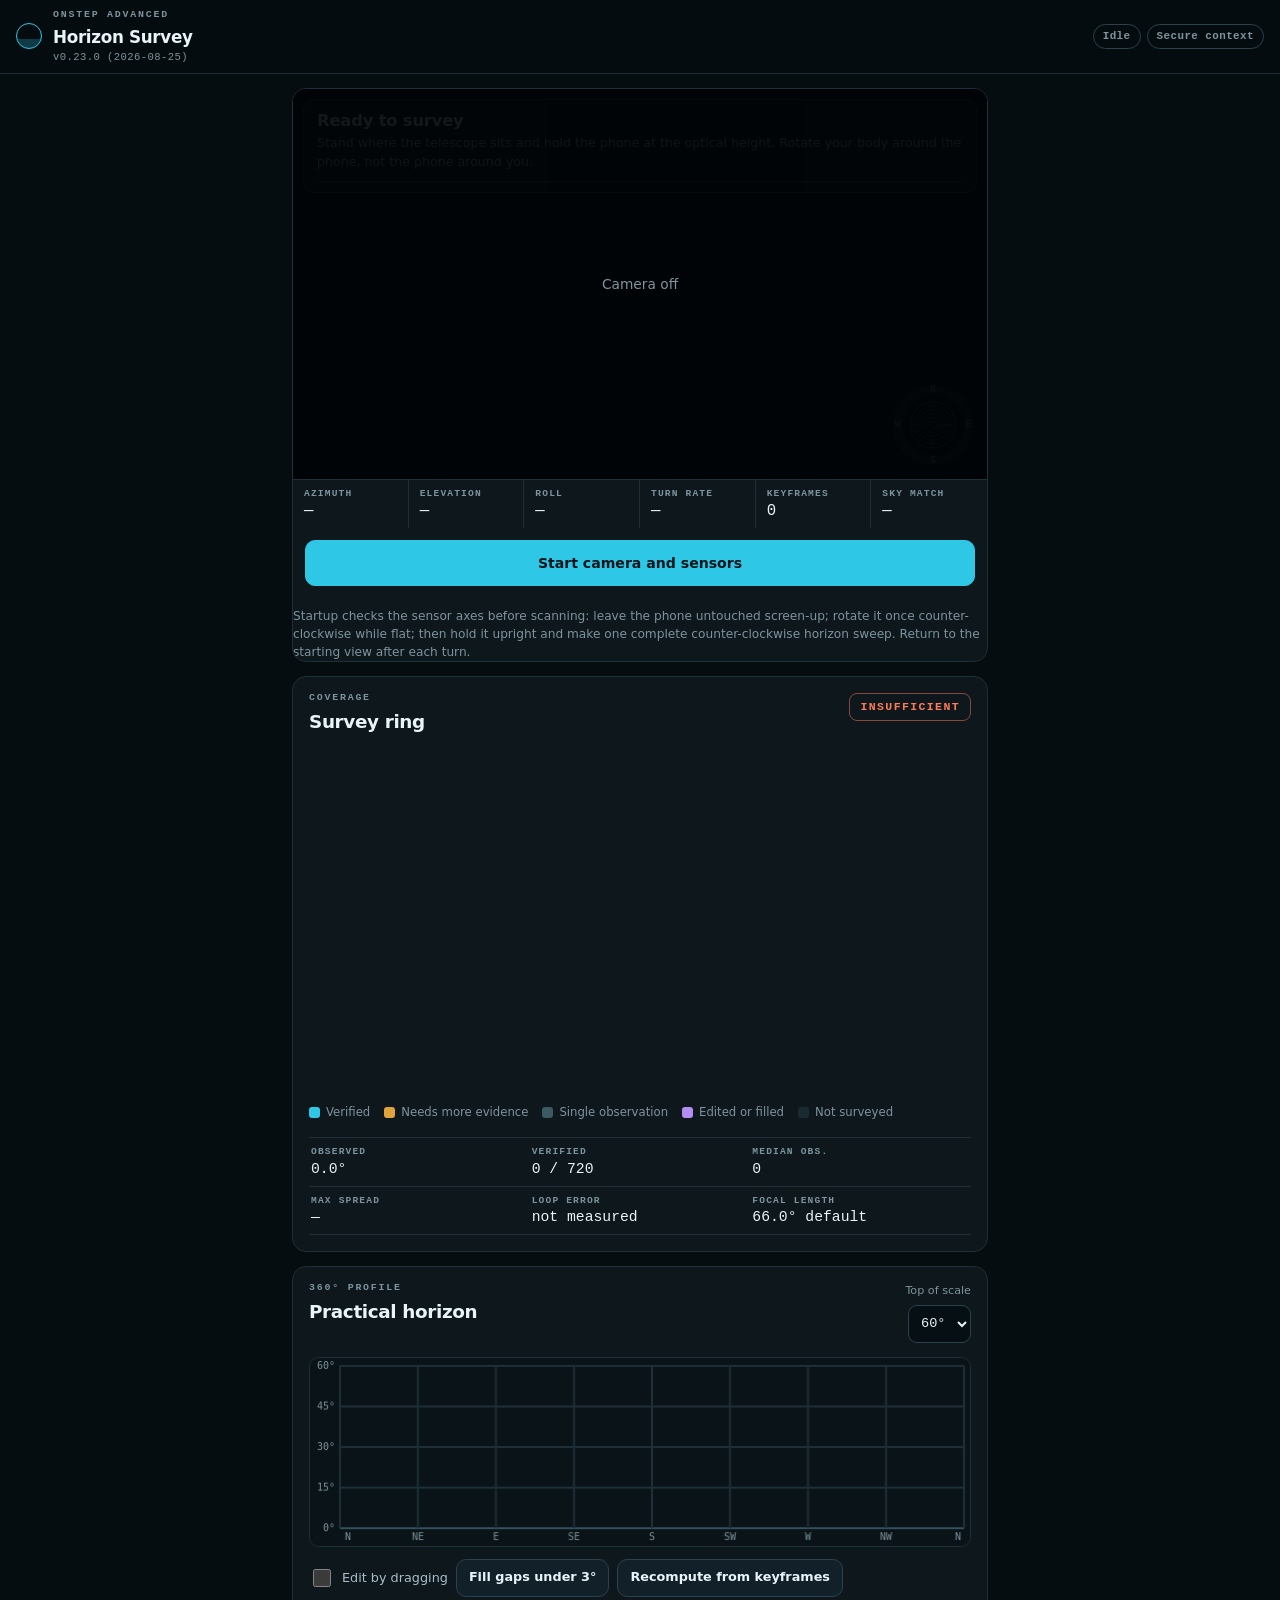
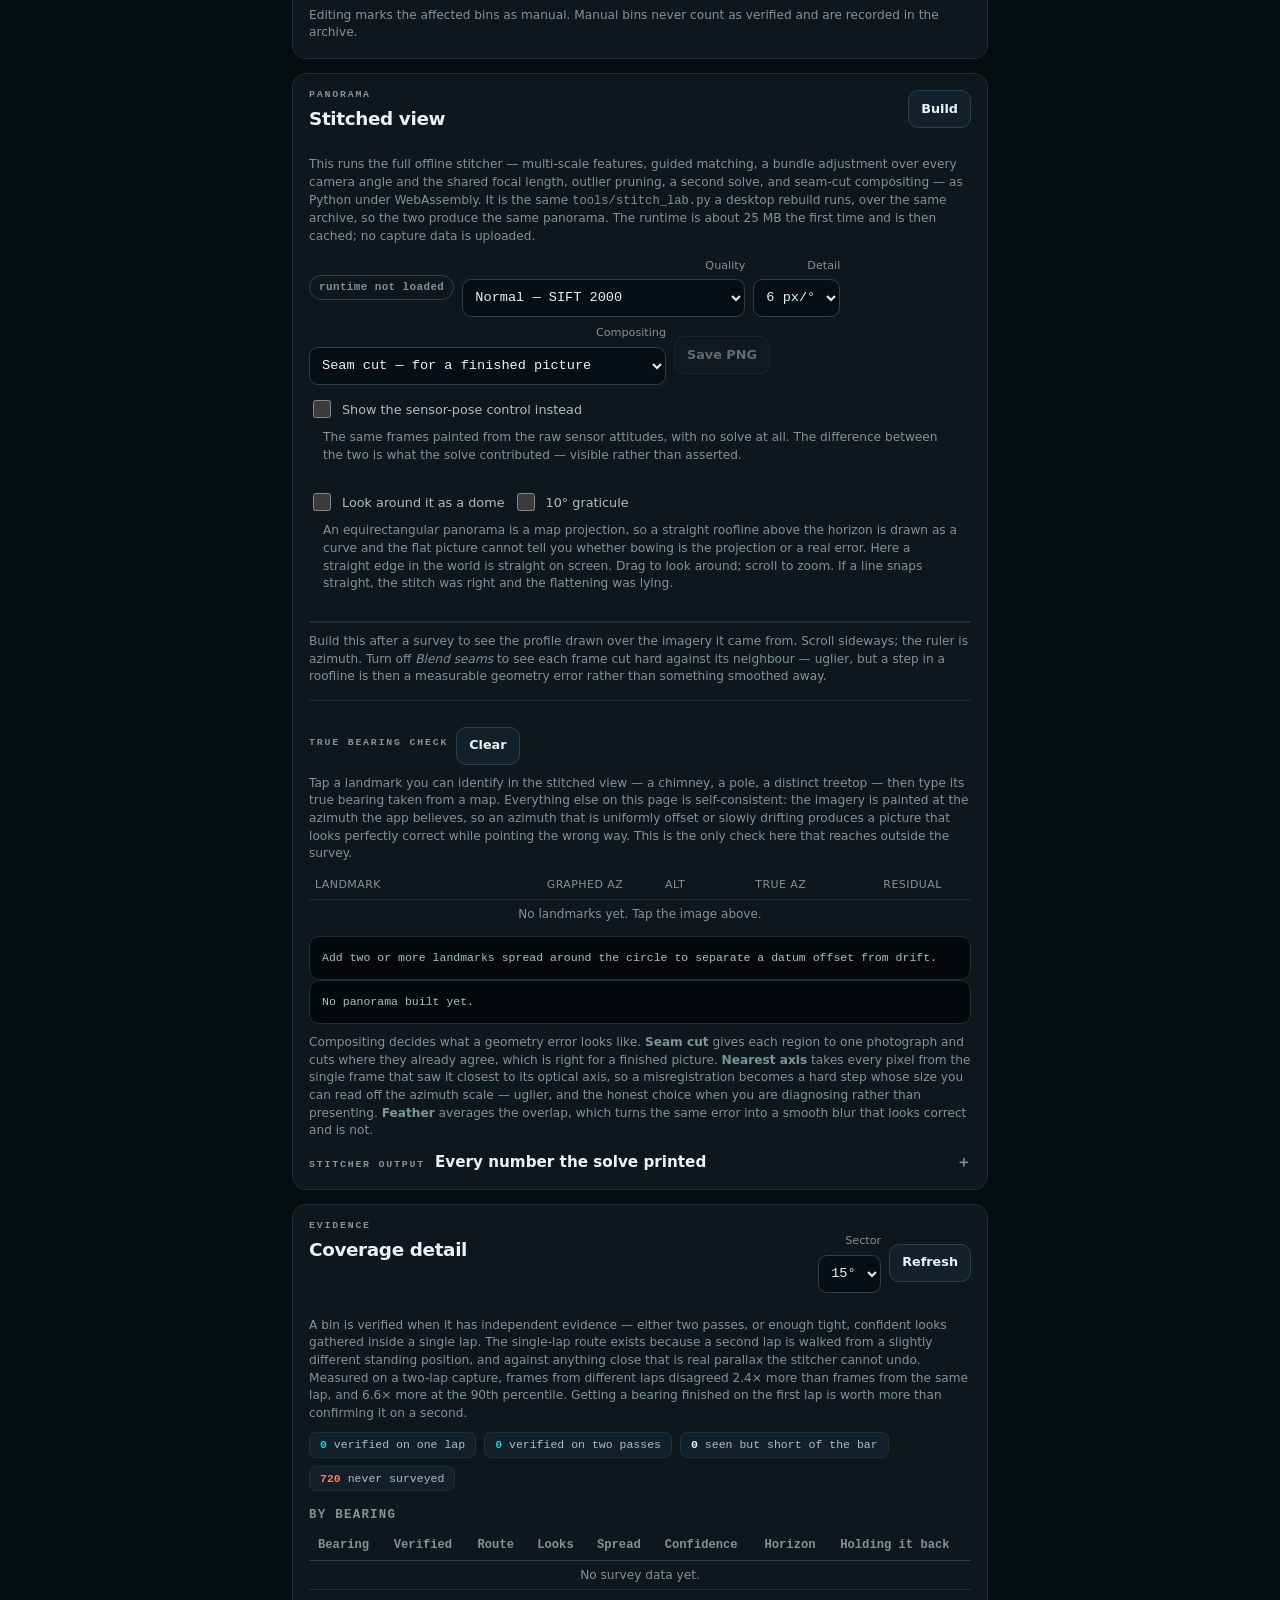
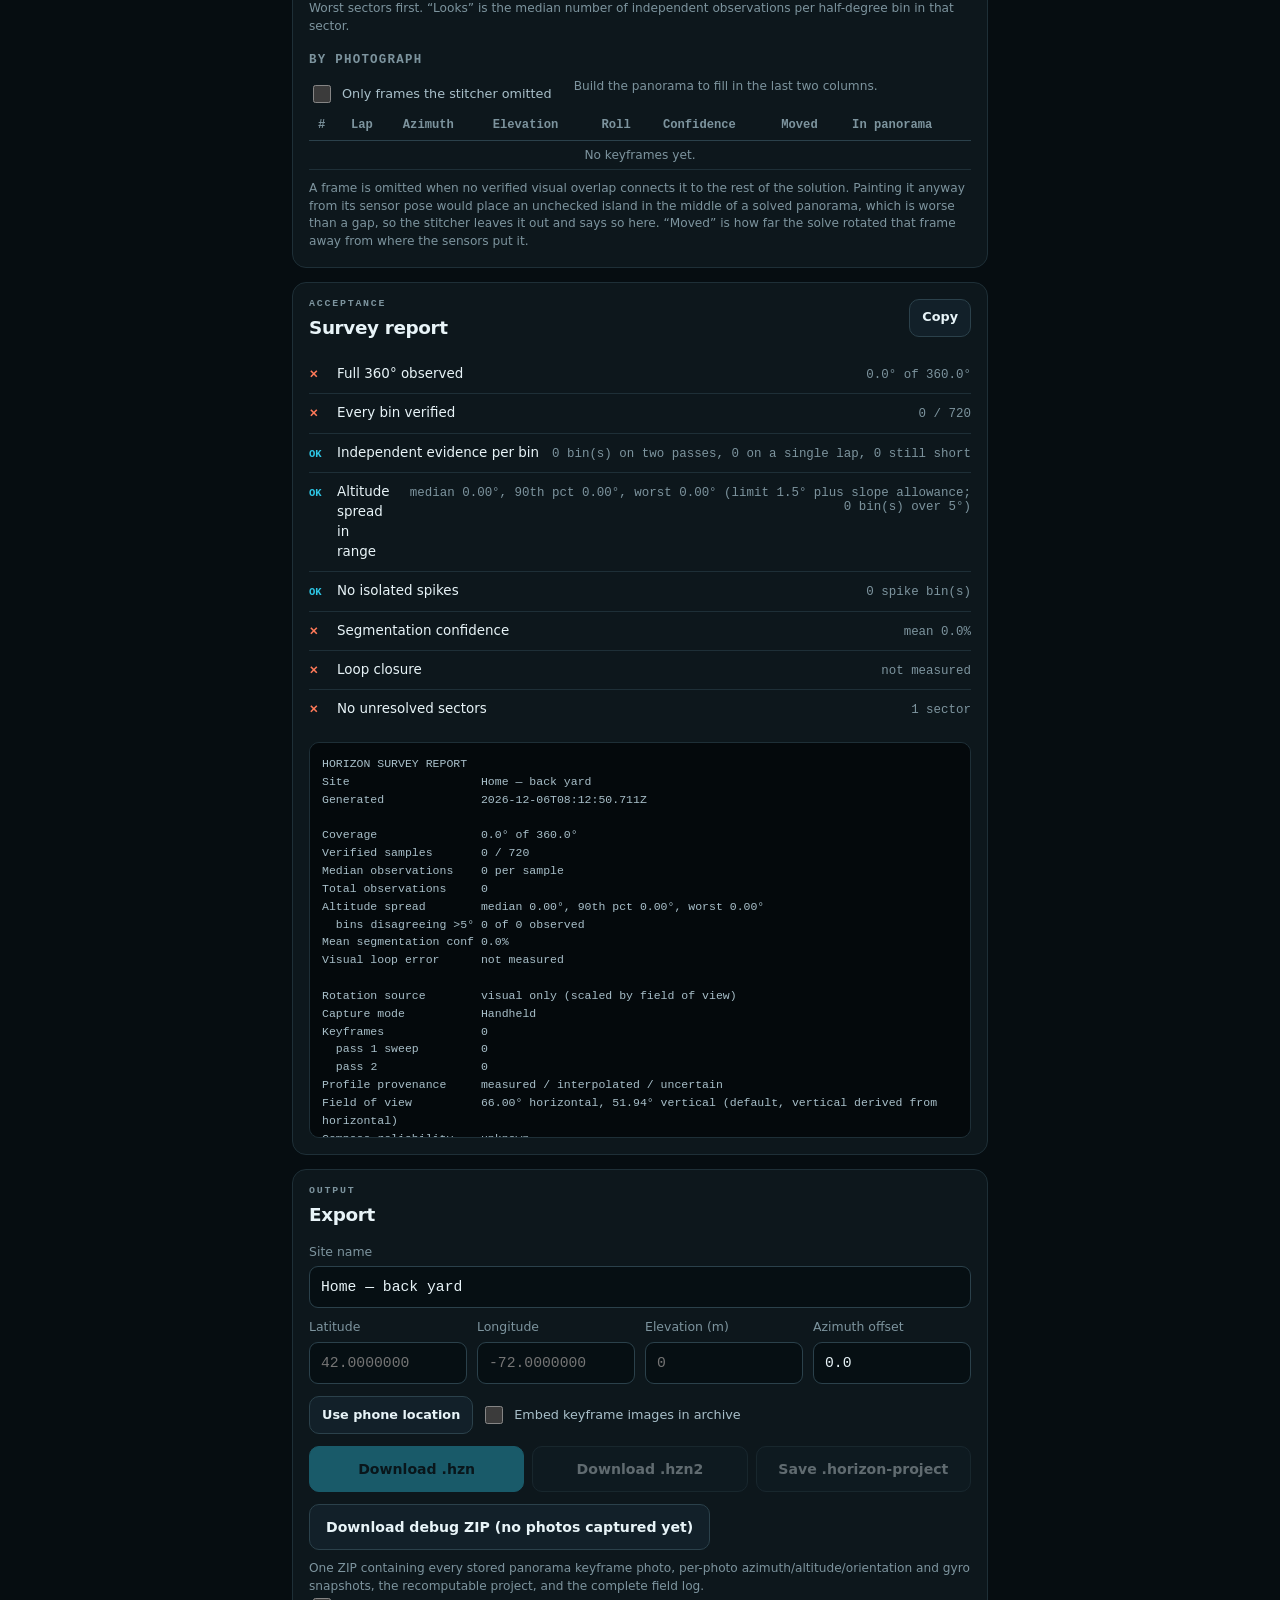
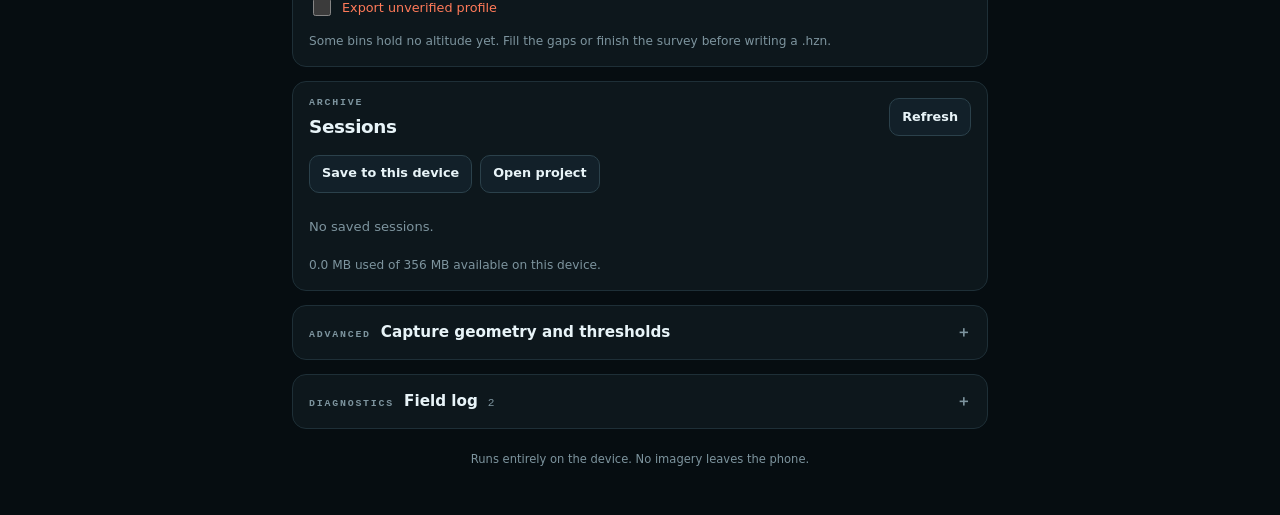
==== index.html @ e4401f98 "MORE" ====
<!doctype html>
<html lang="en">
<head>
<meta charset="utf-8" />
<meta name="viewport" content="width=device-width, initial-scale=1, viewport-fit=cover, user-scalable=no" />
<meta name="theme-color" content="#060d11" />
<meta name="description" content="Guided multi-pass horizon survey for the OnStep Advanced Telescope Controller." />
<title>Horizon Survey</title>
<!-- Version query so a device cannot pair new markup with a cached stylesheet.
     Bump it with VERSION in js/version.js; iPad Safari holds CSS aggressively
     and the resulting half-styled page looks like a broken build, not a stale
     one, which is a bad thing to be debugging in a field. -->
<link rel="stylesheet" href="styles.css?v=0.23.0" />
<!-- BEGIN generated import map -->
<!-- Generated by tools/build-importmap.mjs. Do not hand-edit: run the tool
     after bumping VERSION in js/version.js. Every module carries the query
     so a version bump busts the whole graph rather than only main.js. -->
<script type="importmap">
{
  "imports": {
    "./js/build-progress.js": "./js/build-progress.js?v=0.23.0",
    "./js/bundle.js": "./js/bundle.js?v=0.23.0",
    "./js/calfigures.js": "./js/calfigures.js?v=0.23.0",
    "./js/camera.js": "./js/camera.js?v=0.23.0",
    "./js/capture-gaps.js": "./js/capture-gaps.js?v=0.23.0",
    "./js/capture-policy.js": "./js/capture-policy.js?v=0.23.0",
    "./js/column-plan.js": "./js/column-plan.js?v=0.23.0",
    "./js/coverage-table.js": "./js/coverage-table.js?v=0.23.0",
    "./js/coverage.js": "./js/coverage.js?v=0.23.0",
    "./js/diagnostic-export.js": "./js/diagnostic-export.js?v=0.23.0",
    "./js/dome-view.js": "./js/dome-view.js?v=0.23.0",
    "./js/exporters.js": "./js/exporters.js?v=0.23.0",
    "./js/focal-check.js": "./js/focal-check.js?v=0.23.0",
    "./js/guidance.js": "./js/guidance.js?v=0.23.0",
    "./js/guide.js": "./js/guide.js?v=0.23.0",
    "./js/lenscal.js": "./js/lenscal.js?v=0.23.0",
    "./js/log.js": "./js/log.js?v=0.23.0",
    "./js/main.js": "./js/main.js?v=0.23.0",
    "./js/math3d.js": "./js/math3d.js?v=0.23.0",
    "./js/orientation.js": "./js/orientation.js?v=0.23.0",
    "./js/panorama-optimize.js": "./js/panorama-optimize.js?v=0.23.0",
    "./js/panorama.js": "./js/panorama.js?v=0.23.0",
    "./js/pipeline.js": "./js/pipeline.js?v=0.23.0",
    "./js/preflight.js": "./js/preflight.js?v=0.23.0",
    "./js/pyodide-stitch.js": "./js/pyodide-stitch.js?v=0.23.0",
    "./js/render.js": "./js/render.js?v=0.23.0",
    "./js/storage.js": "./js/storage.js?v=0.23.0",
    "./js/survey-estimate.js": "./js/survey-estimate.js?v=0.23.0",
    "./js/survey.js": "./js/survey.js?v=0.23.0",
    "./js/version.js": "./js/version.js?v=0.23.0",
    "./js/zip.js": "./js/zip.js?v=0.23.0"
  }
}
</script>
<!-- END generated import map -->
</head>
<body>

<header class="bar">
  <div class="bar-id">
    <span class="mark" aria-hidden="true"></span>
    <div>
      <p class="kicker">ONSTEP ADVANCED</p>
      <h1>Horizon Survey</h1>
      <p class="build" id="buildLabel">—</p>
    </div>
  </div>
  <div class="bar-state">
    <span id="phaseChip" class="chip">Idle</span>
    <span id="contextChip" class="chip quiet">Checking…</span>
  </div>
</header>

<main>

<!-- Written to only by the stale-build check at startup, and by nothing else.
     The first version of that check wrote into the directive panel, which the
     render loop rewrites every frame — so the warning appeared for one frame and
     was gone, which is worse than not having it. -->
<div class="stale-banner" id="staleBanner" hidden></div>

<!-- ------------------------------------------------------------- capture -->
<section class="card stage-card" id="captureCard">
  <div class="stage" id="stage">
    <video id="video" playsinline muted autoplay></video>
    <canvas id="overlay" class="overlay"></canvas>

    <div class="directive" id="directive" data-tone="idle">
      <div class="directive-row">
        <div class="directive-text">
          <p class="directive-head" id="directiveHead">Ready to survey</p>
          <p class="directive-detail" id="directiveDetail">Stand where the telescope sits. Rotate your body around the phone, not the phone around you.</p>
        </div>
        <div class="directive-figure" id="directiveFigure" hidden></div>
      </div>
      <div class="directive-bar"><i id="directiveBar"></i></div>
    </div>

    <div class="turn-cue" id="turnCue" hidden><span id="turnCueText"></span></div>

    <canvas id="miniRing" class="mini-ring" width="180" height="180"></canvas>

    <div class="stage-blocker" id="stageBlocker">
      <p id="stageBlockerText">Camera off</p>
    </div>
  </div>

  <div class="telemetry" id="telemetry">
    <div><span>Azimuth</span><strong id="tAz">—</strong></div>
    <div><span>Elevation</span><strong id="tEl">—</strong></div>
    <div><span>Roll</span><strong id="tRoll">—</strong></div>
    <div><span>Turn rate</span><strong id="tRate">—</strong></div>
    <div><span>Keyframes</span><strong id="tKf">0</strong></div>
    <div><span>Sky match</span><strong id="tMatch">—</strong></div>
  </div>

  <div class="actions">
    <button id="primaryBtn" class="btn primary">Start camera and sensors</button>
    <button id="secondaryBtn" class="btn" hidden>Pause</button>
    <button id="abortBtn" class="btn ghost" hidden>Reset survey</button>
  </div>
  <p class="hint" id="captureHint">Startup checks the sensor axes before scanning: leave the phone untouched screen-up; rotate it once counter-clockwise while flat; then hold it upright and make one complete counter-clockwise horizon sweep. Return to the starting view after each turn.</p>
</section>

<!-- --------------------------------------------------------------- survey -->
<section class="card">
  <div class="card-head">
    <div>
      <p class="kicker">COVERAGE</p>
      <h2>Survey ring</h2>
    </div>
    <div class="grade" id="ringGrade">—</div>
  </div>

  <div class="ring-wrap">
    <canvas id="ring" class="ring"></canvas>
  </div>

  <ul class="legend">
    <li><i class="sw verified"></i>Verified</li>
    <li><i class="sw weak"></i>Needs more evidence</li>
    <li><i class="sw thin"></i>Single observation</li>
    <li><i class="sw manual"></i>Edited or filled</li>
    <li><i class="sw empty"></i>Not surveyed</li>
  </ul>

  <dl class="stats" id="stats">
    <div><dt>Observed</dt><dd id="sObserved">0.0°</dd></div>
    <div><dt>Verified</dt><dd id="sVerified">0 / 720</dd></div>
    <div><dt>Median obs.</dt><dd id="sMedian">0</dd></div>
    <div><dt>Max spread</dt><dd id="sSpread">—</dd></div>
    <div><dt>Loop error</dt><dd id="sLoop">not measured</dd></div>
    <div><dt>Focal length</dt><dd id="sFocal">default</dd></div>
  </dl>
</section>

<!-- -------------------------------------------------------------- profile -->
<section class="card">
  <div class="card-head">
    <div>
      <p class="kicker">360° PROFILE</p>
      <h2>Practical horizon</h2>
    </div>
    <label class="zoom">Top of scale
      <select id="maxAltSelect">
        <option value="30">30°</option>
        <option value="45">45°</option>
        <option value="60" selected>60°</option>
        <option value="90">90°</option>
      </select>
    </label>
  </div>

  <canvas id="profile" class="profile"></canvas>

  <div class="row">
    <label class="toggle"><input type="checkbox" id="editToggle" /> <span>Edit by dragging</span></label>
    <button id="fillGapsBtn" class="btn small">Fill gaps under 3°</button>
    <button id="recomputeBtn" class="btn small">Recompute from keyframes</button>
  </div>
  <p class="hint">Editing marks the affected bins as manual. Manual bins never count as verified and are recorded in the archive.</p>
</section>

<!-- ------------------------------------------------------------- panorama -->
<section class="card">
  <div class="card-head">
    <div>
      <p class="kicker">PANORAMA</p>
      <h2>Stitched view</h2>
    </div>
    <button id="panoBtn" class="btn small">Build</button>
  </div>

  <p class="hint" id="stitchEngineNote">This runs the full offline stitcher — multi-scale
  features, guided matching, a bundle adjustment over every camera angle and the shared
  focal length, outlier pruning, a second solve, and seam-cut compositing — as Python
  under WebAssembly. It is the same <code>tools/stitch_lab.py</code> a desktop rebuild runs,
  over the same archive, so the two produce the same panorama. The runtime is about 25 MB
  the first time and is then cached; no capture data is uploaded.</p>

  <div class="row">
    <span id="stitchRuntime" class="chip quiet">runtime not loaded</span>
    <label class="zoom">Quality
      <select id="stitchQuality">
        <option value="fast">Fast — ORB, for a quick look</option>
        <option value="normal" selected>Normal — SIFT 2000</option>
        <option value="fine">Fine — SIFT 3000</option>
        <option value="reference">Reference — SIFT 5000, slowest</option>
      </select>
    </label>
    <label class="zoom">Detail
      <select id="panoScale">
        <option value="4">4 px/°</option>
        <option value="6" selected>6 px/°</option>
        <option value="9">9 px/°</option>
      </select>
    </label>
    <label class="zoom">Compositing
      <select id="stitchBlend">
        <option value="seam" selected>Seam cut — for a finished picture</option>
        <option value="best">Nearest axis — hard cuts, for diagnosis</option>
        <option value="feather">Feather — smooth, hides geometry error</option>
      </select>
    </label>
    <button id="panoSaveBtn" class="btn small" disabled>Save PNG</button>
  </div>

  <div class="row">
    <label class="toggle"><input type="checkbox" id="stitchShowControl" /> <span>Show the sensor-pose control instead</span></label>
    <span class="hint" id="stitchControlNote">The same frames painted from the raw sensor
    attitudes, with no solve at all. The difference between the two is what the solve
    contributed — visible rather than asserted.</span>
  </div>

  <div class="verdict" id="stitchVerdict" hidden>
    <div class="verdict-head">
      <span class="verdict-grade" id="stitchGrade">—</span>
      <span class="verdict-plain" id="stitchPlain"></span>
    </div>
    <dl class="stats" id="stitchStats"></dl>
    <p class="hint">The headline number is <b>overlap disagreement</b> — how far two
    photographs differ about the same direction, per colour channel. It is used instead of
    the solver's own residual because the residual is computed after the disagreeing
    matches have been pruned away, so it improves when evidence is discarded. On a measured
    two-lap capture the residual called the build very slightly better while the picture
    was 36% worse.</p>
  </div>

  <div class="build-progress" id="buildProgress" hidden>
    <p class="build-progress-label"><span id="buildStage">Preparing…</span><span id="buildEta"></span></p>
    <div class="directive-bar"><i id="buildBar"></i></div>
    <p class="hint" id="buildNote">The camera and sensors are paused. You can put the phone down — this runs on its own.</p>
  </div>

  <div class="row">
    <label class="toggle"><input type="checkbox" id="domeToggle" /> <span>Look around it as a dome</span></label>
    <label class="toggle"><input type="checkbox" id="domeGrid" /> <span>10° graticule</span></label>
    <span class="hint" id="domeNote">An equirectangular panorama is a map projection, so a
    straight roofline above the horizon is drawn as a curve and the flat picture cannot tell
    you whether bowing is the projection or a real error. Here a straight edge in the world
    is straight on screen. Drag to look around; scroll to zoom. If a line snaps straight, the
    stitch was right and the flattening was lying.</span>
  </div>

  <div class="pano-wrap"><canvas id="pano" class="pano"></canvas></div>
  <div class="dome-wrap" id="domeWrap" hidden><canvas id="dome" class="dome"></canvas></div>

  <p class="hint" id="panoStatus">Build this after a survey to see the profile drawn over the imagery it came from. Scroll sideways; the ruler is azimuth. Turn off <em>Blend seams</em> to see each frame cut hard against its neighbour — uglier, but a step in a roofline is then a measurable geometry error rather than something smoothed away.</p>

  <div class="landmarks">
    <div class="row">
      <p class="kicker">TRUE BEARING CHECK</p>
      <button id="lmClearBtn" class="btn small">Clear</button>
    </div>
    <p class="hint">Tap a landmark you can identify in the stitched view — a chimney, a pole, a distinct treetop — then type its true bearing taken from a map. Everything else on this page is self-consistent: the imagery is painted at the azimuth the app believes, so an azimuth that is uniformly offset or slowly drifting produces a picture that looks perfectly correct while pointing the wrong way. This is the only check here that reaches outside the survey.</p>
    <table class="lm-table" id="lmTable">
      <thead><tr><th>Landmark</th><th>Graphed az</th><th>Alt</th><th>True az</th><th>Residual</th><th></th></tr></thead>
      <tbody id="lmBody"><tr class="lm-empty"><td colspan="6">No landmarks yet. Tap the image above.</td></tr></tbody>
    </table>
    <pre class="report" id="lmSummary">Add two or more landmarks spread around the circle to separate a datum offset from drift.</pre>
  </div>
  <pre class="report" id="panoFindings">No panorama built yet.</pre>
  <p class="hint">Compositing decides what a geometry error looks like. <b>Seam cut</b> gives
  each region to one photograph and cuts where they already agree, which is right for a
  finished picture. <b>Nearest axis</b> takes every pixel from the single frame that saw it
  closest to its optical axis, so a misregistration becomes a hard step whose size you can
  read off the azimuth scale — uglier, and the honest choice when you are diagnosing rather
  than presenting. <b>Feather</b> averages the overlap, which turns the same error into a
  smooth blur that looks correct and is not.</p>

  <details class="stitch-log-wrap">
    <summary><span class="kicker">STITCHER OUTPUT</span> Every number the solve printed</summary>
    <pre class="report" id="stitchLog">Not run yet.</pre>
  </details>
</section>

<!-- ------------------------------------------------------- coverage tables -->
<section class="card">
  <div class="card-head">
    <div>
      <p class="kicker">EVIDENCE</p>
      <h2>Coverage detail</h2>
    </div>
    <div class="row">
      <label class="zoom">Sector
        <select id="sectorSize">
          <option value="10">10°</option>
          <option value="15" selected>15°</option>
          <option value="30">30°</option>
        </select>
      </label>
      <button id="refreshCoverageBtn" class="btn small">Refresh</button>
    </div>
  </div>

  <p class="hint">A bin is verified when it has independent evidence — either two passes,
  or enough tight, confident looks gathered inside a single lap. The single-lap route exists
  because a second lap is walked from a slightly different standing position, and against
  anything close that is real parallax the stitcher cannot undo. Measured on a two-lap
  capture, frames from different laps disagreed 2.4× more than frames from the same lap,
  and 6.6× more at the 90th percentile. Getting a bearing finished on the first lap is
  worth more than confirming it on a second.</p>

  <div class="route-summary" id="routeSummary"></div>

  <h3 class="table-title">By bearing</h3>
  <div class="table-scroll">
    <table class="data-table" id="bearingTable">
      <thead><tr>
        <th>Bearing</th><th>Verified</th><th>Route</th><th>Looks</th>
        <th>Spread</th><th>Confidence</th><th>Horizon</th><th>Holding it back</th>
      </tr></thead>
      <tbody id="bearingBody"><tr class="lm-empty"><td colspan="8">No survey data yet.</td></tr></tbody>
    </table>
  </div>
  <p class="hint" id="bearingNote">Worst sectors first. “Looks” is the median number of
  independent observations per half-degree bin in that sector.</p>

  <h3 class="table-title">By photograph</h3>
  <div class="row">
    <label class="toggle"><input type="checkbox" id="framesOmittedOnly" /> <span>Only frames the stitcher omitted</span></label>
    <span class="hint" id="frameNote">Build the panorama to fill in the last two columns.</span>
  </div>
  <div class="table-scroll">
    <table class="data-table" id="frameTable">
      <thead><tr>
        <th>#</th><th>Lap</th><th>Azimuth</th><th>Elevation</th><th>Roll</th>
        <th>Confidence</th><th>Moved</th><th>In panorama</th>
      </tr></thead>
      <tbody id="frameBody"><tr class="lm-empty"><td colspan="8">No keyframes yet.</td></tr></tbody>
    </table>
  </div>
  <p class="hint">A frame is omitted when no verified visual overlap connects it to the rest
  of the solution. Painting it anyway from its sensor pose would place an unchecked island
  in the middle of a solved panorama, which is worse than a gap, so the stitcher leaves it
  out and says so here. “Moved” is how far the solve rotated that frame away from where the
  sensors put it.</p>
</section>

<!-- --------------------------------------------------------------- report -->
<section class="card">
  <div class="card-head">
    <div>
      <p class="kicker">ACCEPTANCE</p>
      <h2>Survey report</h2>
    </div>
    <button id="copyReportBtn" class="btn small">Copy</button>
  </div>
  <ul class="checks" id="checks"></ul>
  <pre class="report" id="reportText">Run a survey to generate a report.</pre>
</section>

<!-- --------------------------------------------------------------- export -->
<section class="card">
  <div class="card-head">
    <div>
      <p class="kicker">OUTPUT</p>
      <h2>Export</h2>
    </div>
  </div>

  <div class="fields">
    <label class="wide">Site name<input id="siteName" maxlength="23" value="Home — back yard" /></label>
    <label>Latitude<input id="latitude" inputmode="decimal" placeholder="42.0000000" /></label>
    <label>Longitude<input id="longitude" inputmode="decimal" placeholder="-72.0000000" /></label>
    <label>Elevation (m)<input id="elevation" inputmode="decimal" placeholder="0" /></label>
    <label>Azimuth offset<input id="azOffset" type="number" step="0.1" value="0.0" /></label>
  </div>

  <div class="row">
    <button id="locationBtn" class="btn small">Use phone location</button>
    <label class="toggle"><input type="checkbox" id="embedThumbs" /> <span>Embed keyframe images in archive</span></label>
  </div>

  <div class="row export-row">
    <button id="exportHznBtn" class="btn primary">Download .hzn</button>
    <button id="exportHzn2Btn" class="btn">Download .hzn2</button>
    <button id="exportProjectBtn" class="btn">Save .horizon-project</button>
  </div>

  <div class="row">
    <button id="exportCaptureZipBtn" class="btn" disabled>Download source photos + debug ZIP</button>
  </div>
  <p class="hint">One ZIP containing every stored panorama keyframe photo, per-photo azimuth/altitude/orientation and gyro snapshots, the recomputable project, and the complete field log.</p>

  <label class="toggle danger"><input type="checkbox" id="forceExport" /> <span>Export unverified profile</span></label>
  <p class="hint" id="exportHint">The controller format cannot represent a missing sample, so an incomplete survey would silently become a 0° horizon. Finish the survey or tick the override.</p>
</section>

<!-- ------------------------------------------------------------- sessions -->
<section class="card">
  <div class="card-head">
    <div>
      <p class="kicker">ARCHIVE</p>
      <h2>Sessions</h2>
    </div>
    <button id="refreshSessionsBtn" class="btn small">Refresh</button>
  </div>
  <div class="row">
    <button id="saveSessionBtn" class="btn small">Save to this device</button>
    <label class="file-btn btn small">Open project<input type="file" id="openProjectInput" accept=".horizon-project,.json,application/json" hidden /></label>
  </div>
  <ul class="sessions" id="sessionList"><li class="muted">No saved sessions.</li></ul>
  <p class="hint" id="storageHint"></p>
</section>

<!-- ------------------------------------------------------------- advanced -->
<section class="card">
  <details>
    <summary><span class="kicker">ADVANCED</span> Capture geometry and thresholds</summary>

    <label class="slider">Lens
      <select id="lensSelect"><option value="">Default rear camera</option></select>
    </label>
    <div class="row">
      <button id="scanLensBtn" class="btn small">Find lenses</button>
      <button id="widestLensBtn" class="btn small">Use widest</button>
    </div>
    <p class="hint" id="lensHint">Android exposes each physical lens separately, so the ultra-wide is reachable here. iOS usually presents one virtual rear camera and switching does nothing. Changing lens discards any calibrated focal length, because intrinsics belong to the lens.</p>

    <div class="calib-block">
      <button id="preflightBtn" class="btn small">Run pre-flight sweep</button>
      <span id="preflightState" class="chip">not run</span>
      <p class="hint">Point at a textured scene — foliage, brickwork, a fence — and turn steadily through at least 60°, then back. One gesture measures two things: how far your compass disagrees with measured rotation as you turn, and the true focal length from pixel shift against that rotation.</p>
      <div id="preflightResult" class="preflight-result" hidden>
        <div class="pf-row"><span>Swept</span><b id="pfSweep">—</b></div>
        <div class="pf-row"><span>Compass swing</span><b id="pfDeviation">—</b></div>
        <div class="pf-row"><span>Orientation jitter</span><b id="pfJitter">—</b></div>
        <div class="pf-row"><span>Field of view</span><b id="pfFov">—</b></div>
        <p class="hint" id="pfSummary"></p>
        <details><summary>Compass swing by direction</summary><pre id="pfSwing" class="pf-swing"></pre></details>
      </div>
      <p class="hint">This never blocks the survey. A bad compass only rotates the whole profile, and the mount corrects that with one number afterwards.</p>
    </div>

    <label class="slider">Horizontal field of view, sensor <output id="fovOut">66.0°</output>
      <input type="range" id="fovRange" min="40" max="120" step="0.5" value="66" />
    </label>
    <div class="row">
      <button class="btn small fov-preset" data-fov="52">Pixel main, portrait 52°</button>
      <button class="btn small fov-preset" data-fov="76">Pixel ultra-wide, portrait 76°</button>
    </div>
    <p class="hint"><b>This is the horizontal field of view of the frame as held.</b> Held portrait, that is the phone's <i>short</i> sensor axis — so a camera advertised as 82° spans about 52° across a portrait frame. The advertised number is the long axis and does not belong here. Since the gyroscope now sets azimuth, this value only affects altitudes, not directions.</p>
    <p class="hint">This is only a starting value. Once the scan produces enough motion, the app measures the focal length from the imagery itself and replaces it.</p>

    <label class="slider">Frame rotation
      <select id="rotSelect">
        <option value="auto" selected>Auto-detect</option>
        <option value="0">0°</option>
        <option value="90">90°</option>
        <option value="180">180°</option>
        <option value="270">270°</option>
      </select>
    </label>
    <p class="hint">If the detected skyline overlay is sideways relative to the live view, set this manually.</p>

    <div class="fields">
      <label>Min observations<input type="number" id="ruleObs" min="1" max="40" step="1" /></label>
      <label>Min passes<input type="number" id="rulePasses" min="1" max="5" step="1" /></label>
      <label>Max spread (°)<input type="number" id="ruleSpread" min="0.2" max="10" step="0.1" /></label>
      <label>Min confidence<input type="number" id="ruleConf" min="0.05" max="0.95" step="0.01" /></label>
    </div>
    <button id="applyRulesBtn" class="btn small">Apply acceptance rules</button>

    <div class="row">
      <button id="selfTestBtn" class="btn small">Run projection self-test</button>
    </div>
  </details>
</section>

<!-- ---------------------------------------------------------------- debug -->
<section class="card debug">
  <details>
    <summary><span class="kicker">DIAGNOSTICS</span> Field log <span class="count" id="logCount">0</span></summary>
    <div class="row">
      <button id="shareLogBtn" class="btn small">Share debug bundle</button>
      <button id="copyLogBtn" class="btn small">Copy log + sensor snapshot</button>
      <button id="clearLogBtn" class="btn small">Clear</button>
    </div>
    <pre id="logOutput" tabindex="0"></pre>
  </details>
</section>

<footer class="foot">
  <p>Runs entirely on the device. No imagery leaves the phone.</p>
</footer>

</main>

<!-- Version query for the same reason styles.css carries one: iPad Safari holds
     modules aggressively, and a device pairing new markup with a cached script
     fails in ways that look like a broken build rather than a stale one. Bump
     with VERSION in js/version.js. -->
<script type="module" src="js/main.js?v=0.23.0"></script>
</body>
</html>
---- styles.css ----
/* Horizon Survey — field instrument styling.
   Graphite chassis, single cyan signal colour, amber for "needs work",
   coral for "act now". Data is always monospaced and tabular so digits stop
   jittering while the operator is turning. */

:root {
  color-scheme: dark;

  --ink:        #e8f4f8;
  --ink-2:      #a8bfc9;
  --ink-3:      #7d949e;
  --chassis:    #060d11;
  --panel:      #0d171c;
  --panel-2:    #122029;
  --rule:       #1e2f37;
  --rule-2:     #2b414b;

  --signal:     #2ec7e6;
  --signal-dim: #0f3b46;
  --amber:      #e0a33c;
  --coral:      #ff7a59;
  --violet:     #b48cf2;

  --sans: -apple-system, BlinkMacSystemFont, "Segoe UI", Inter, Roboto, system-ui, sans-serif;
  --mono: ui-monospace, SFMono-Regular, "SF Mono", Menlo, Consolas, monospace;

  --gap: 14px;
  --radius: 14px;
}

* { box-sizing: border-box; -webkit-tap-highlight-color: transparent; }

html, body { margin: 0; padding: 0; }

body {
  background: var(--chassis);
  color: var(--ink);
  font-family: var(--sans);
  font-size: 15px;
  line-height: 1.5;
  min-height: 100dvh;
  overscroll-behavior-y: contain;
}

h1, h2 { margin: 0; font-weight: 620; letter-spacing: -0.02em; }
h1 { font-size: 1.05rem; }
h2 { font-size: 1.15rem; }
p  { margin: 0; }

.kicker {
  font: 600 0.62rem/1 var(--mono);
  letter-spacing: 0.18em;
  color: var(--ink-3);
  text-transform: uppercase;
  margin-bottom: 5px;
}

/* ------------------------------------------------------------------- bar */

.bar {
  position: sticky; top: 0; z-index: 40;
  display: flex; align-items: center; justify-content: space-between; gap: 10px;
  padding: max(10px, env(safe-area-inset-top)) 16px 10px;
  background: rgba(6, 13, 17, 0.88);
  backdrop-filter: blur(14px);
  border-bottom: 1px solid var(--rule);
}
.bar-id { display: flex; align-items: center; gap: 11px; }
.mark {
  width: 26px; height: 26px; border-radius: 50%;
  border: 1.5px solid var(--signal);
  background:
    linear-gradient(to top, var(--signal-dim) 0 38%, transparent 38%),
    radial-gradient(circle at 50% 74%, var(--signal) 0 1.5px, transparent 1.6px);
  flex: none;
}
.bar-state { display: flex; gap: 6px; flex-wrap: wrap; justify-content: flex-end; }

.chip {
  font: 600 0.68rem/1 var(--mono);
  letter-spacing: 0.04em;
  padding: 6px 9px;
  border-radius: 999px;
  border: 1px solid var(--rule-2);
  color: var(--signal);
  background: var(--signal-dim);
  white-space: nowrap;
}
.chip.quiet { color: var(--ink-3); background: transparent; }
.chip.warn  { color: var(--amber); background: rgba(224,163,60,.12); border-color: rgba(224,163,60,.4); }
.chip.bad   { color: var(--coral); background: rgba(255,122,89,.12); border-color: rgba(255,122,89,.4); }

/* ----------------------------------------------------------------- layout */

main {
  width: min(720px, 100%);
  margin: 0 auto;
  padding: var(--gap) 12px calc(48px + env(safe-area-inset-bottom));
  display: flex; flex-direction: column; gap: var(--gap);
}

.card {
  background: var(--panel);
  border: 1px solid var(--rule);
  border-radius: var(--radius);
  padding: 16px;
}
.stage-card { padding: 0; overflow: hidden; }

.card-head {
  display: flex; align-items: flex-start; justify-content: space-between; gap: 12px;
  margin-bottom: 14px;
}

/* ------------------------------------------------------------------ stage */

.stage {
  position: relative;
  aspect-ratio: 3 / 4;
  max-height: 62vh;
  background: #020507;
  overflow: hidden;
  touch-action: none;
}
@media (orientation: landscape) { .stage { aspect-ratio: 16 / 9; } }

#video, .overlay { position: absolute; inset: 0; width: 100%; height: 100%; }
#video { object-fit: cover; }
.overlay { z-index: 2; pointer-events: none; }

.directive {
  position: absolute; z-index: 4; left: 10px; right: 10px; top: 10px;
  padding: 11px 13px 9px;
  border-radius: 11px;
  border: 1px solid var(--rule-2);
  background: rgba(6, 13, 17, 0.82);
  backdrop-filter: blur(10px);
}
.directive-row { display: flex; gap: 10px; align-items: flex-start; }
.directive-text { flex: 1 1 auto; min-width: 0; }
/* The calibration figure. Fixed width so the instruction text does not reflow
   between stages, and it keeps its size on small screens — shrinking it is
   what would make it useless, since it exists to be read at arm's length. */
.directive-figure { flex: 0 0 74px; width: 74px; margin-top: 1px; }
.directive-figure svg { display: block; width: 100%; height: auto; }
@media (min-width: 420px) { .directive-figure { flex-basis: 92px; width: 92px; } }

.directive-head { font: 640 1.02rem/1.25 var(--sans); letter-spacing: -0.01em; }
.directive-detail { margin-top: 3px; font-size: 0.79rem; color: var(--ink-2); }
.directive-bar { margin-top: 9px; height: 2px; background: var(--rule); border-radius: 2px; overflow: hidden; }
.directive-bar i { display: block; height: 100%; width: 0; background: var(--signal); transition: width .25s ease; }

.directive[data-tone="good"] .directive-head { color: var(--signal); }
.directive[data-tone="work"] .directive-head { color: var(--ink); }
.directive[data-tone="warn"] { border-color: rgba(224,163,60,.5); }
.directive[data-tone="warn"] .directive-head { color: var(--amber); }
.directive[data-tone="fix"]  { border-color: rgba(255,122,89,.6); background: rgba(38,12,8,.82); }
.directive[data-tone="fix"]  .directive-head { color: var(--coral); }

.turn-cue {
  position: absolute; z-index: 4; left: 50%; bottom: 14px; transform: translateX(-50%);
  font: 700 0.8rem/1 var(--mono); letter-spacing: .1em;
  padding: 9px 14px; border-radius: 999px;
  background: rgba(6,13,17,.85); border: 1px solid var(--rule-2); color: var(--signal);
  white-space: nowrap;
}

.mini-ring {
  position: absolute; z-index: 3; right: 8px; bottom: 8px;
  width: 92px; height: 92px;
  opacity: .92;
}

.stage-blocker {
  position: absolute; inset: 0; z-index: 6;
  display: grid; place-items: center; text-align: center; padding: 24px;
  background: rgba(2, 5, 7, .92);
  color: var(--ink-3);
  font: 500 0.86rem/1.5 var(--sans);
}
.stage-blocker[hidden] { display: none; }

/* -------------------------------------------------------------- telemetry */

.telemetry {
  display: grid; grid-template-columns: repeat(3, 1fr);
  border-top: 1px solid var(--rule);
}
.telemetry div {
  padding: 9px 11px;
  border-right: 1px solid var(--rule);
  border-bottom: 1px solid var(--rule);
}
.telemetry div:nth-child(3n) { border-right: 0; }
.telemetry div:nth-last-child(-n+3) { border-bottom: 0; }
.telemetry span { display: block; font: 600 0.6rem/1 var(--mono); letter-spacing: .12em; color: var(--ink-3); text-transform: uppercase; }
.telemetry strong { display: block; margin-top: 5px; font: 500 0.98rem/1 var(--mono); font-variant-numeric: tabular-nums; }

.actions { display: flex; gap: 8px; padding: 12px; flex-wrap: wrap; }
.actions .btn { flex: 1 1 auto; }
.hint { padding: 0 14px 14px; font-size: 0.76rem; color: var(--ink-3); line-height: 1.45; }
.card > .hint, .card .row + .hint { padding: 10px 0 0; }

/* --------------------------------------------------------------- controls */

.btn {
  appearance: none;
  min-height: 46px;
  padding: 0 16px;
  border-radius: 10px;
  border: 1px solid var(--rule-2);
  background: var(--panel-2);
  color: var(--ink);
  font: 620 0.88rem/1 var(--sans);
  cursor: pointer;
  transition: background .15s ease, border-color .15s ease, opacity .15s ease;
}
.btn:hover:not(:disabled) { border-color: var(--signal); }
.btn:active:not(:disabled) { transform: translateY(1px); }
.btn:disabled { opacity: .38; cursor: not-allowed; }
.btn:focus-visible { outline: 2px solid var(--signal); outline-offset: 2px; }
.btn.primary { background: var(--signal); border-color: var(--signal); color: #03151a; }
.btn.ghost { background: transparent; color: var(--ink-3); }
.btn.small { min-height: 38px; padding: 0 12px; font-size: 0.8rem; }
.btn[hidden] { display: none; }

.row { display: flex; gap: 8px; flex-wrap: wrap; align-items: center; margin-top: 12px; }
.export-row .btn { flex: 1 1 150px; }

label { font-size: 0.78rem; color: var(--ink-3); }

.fields { display: grid; grid-template-columns: 1fr 1fr; gap: 10px; }
.fields .wide { grid-column: 1 / -1; }
.fields label { display: block; }
input[type="text"], input[type="number"], input:not([type]) {
  width: 100%; margin-top: 5px; min-height: 42px;
  background: #060f13; color: var(--ink);
  border: 1px solid var(--rule-2); border-radius: 9px;
  padding: 0 11px;
  font: 500 0.92rem/1 var(--mono); font-variant-numeric: tabular-nums;
}
input:focus-visible, select:focus-visible { outline: 2px solid var(--signal); outline-offset: 1px; }

select {
  margin-top: 5px; min-height: 38px;
  background: #060f13; color: var(--ink);
  border: 1px solid var(--rule-2); border-radius: 9px; padding: 0 8px;
  font: 500 0.85rem var(--mono);
}

.toggle { display: inline-flex; align-items: center; gap: 8px; cursor: pointer; }
.toggle input { width: 18px; height: 18px; accent-color: var(--signal); }
.toggle span { color: var(--ink-2); font-size: 0.8rem; }
.toggle.danger span { color: var(--coral); }

.slider { display: block; margin-top: 12px; }
.slider output { float: right; font: 500 0.82rem var(--mono); color: var(--signal); }
input[type="range"] { width: 100%; margin-top: 8px; accent-color: var(--signal); }

.file-btn { display: inline-flex; align-items: center; justify-content: center; }
.zoom { display: flex; flex-direction: column; align-items: flex-end; font-size: 0.7rem; }

/* ------------------------------------------------------------------- ring */

.ring-wrap { display: grid; place-items: center; }
.ring { width: min(340px, 82vw); aspect-ratio: 1; }

.grade {
  font: 700 0.72rem/1 var(--mono); letter-spacing: .12em;
  padding: 7px 10px; border-radius: 8px;
  border: 1px solid var(--rule-2); color: var(--ink-3);
  white-space: nowrap;
}
.grade[data-grade="EXCELLENT"] { color: var(--signal); border-color: var(--signal); }
.grade[data-grade="GOOD"] { color: var(--signal); }
.grade[data-grade="MARGINAL"] { color: var(--amber); border-color: rgba(224,163,60,.5); }
.grade[data-grade="INSUFFICIENT"] { color: var(--coral); border-color: rgba(255,122,89,.5); }

.legend { list-style: none; margin: 14px 0 0; padding: 0; display: flex; flex-wrap: wrap; gap: 6px 14px; }
.legend li { display: flex; align-items: center; gap: 6px; font-size: 0.73rem; color: var(--ink-3); }
.sw { width: 11px; height: 11px; border-radius: 3px; flex: none; }
.sw.verified { background: var(--signal); }
.sw.weak { background: var(--amber); }
.sw.thin { background: #3d5a63; }
.sw.manual { background: var(--violet); }
.sw.empty { background: #1b2a31; }

.stats { display: grid; grid-template-columns: repeat(2, 1fr); gap: 0; margin: 16px 0 0; border-top: 1px solid var(--rule); }
.stats > div { padding: 9px 2px; border-bottom: 1px solid var(--rule); }
.stats dt { font: 600 0.6rem/1 var(--mono); letter-spacing: .12em; color: var(--ink-3); text-transform: uppercase; }
.stats dd { margin: 5px 0 0; font: 500 0.92rem/1 var(--mono); font-variant-numeric: tabular-nums; }

/* ---------------------------------------------------------------- profile */

.profile {
  width: 100%; height: 190px;
  border: 1px solid var(--rule); border-radius: 10px;
  touch-action: none;
  display: block;
}

/* ----------------------------------------------------------------- report */

.checks { list-style: none; margin: 0 0 14px; padding: 0; }
.checks li {
  display: flex; align-items: baseline; gap: 10px;
  padding: 9px 0; border-bottom: 1px solid var(--rule);
  font-size: 0.84rem;
}
.checks li:last-child { border-bottom: 0; }
.checks .flag { font: 700 0.66rem/1 var(--mono); width: 18px; flex: none; }
.checks .pass .flag { color: var(--signal); }
.checks .fail .flag { color: var(--coral); }
.checks .name { flex: 1; }
.checks .detail { font: 500 0.78rem var(--mono); color: var(--ink-3); font-variant-numeric: tabular-nums; text-align: right; }

.report, #logOutput {
  margin: 0; padding: 12px;
  background: #04090c; border: 1px solid var(--rule); border-radius: 10px;
  font: 0.72rem/1.55 var(--mono); color: var(--ink-2);
  white-space: pre-wrap; overflow-wrap: anywhere;
  max-height: 44vh; overflow: auto;
  user-select: text; -webkit-user-select: text;
}

/* --------------------------------------------------------------- sessions */

.sessions { list-style: none; margin: 14px 0 0; padding: 0; }
.sessions li {
  display: flex; align-items: center; justify-content: space-between; gap: 10px;
  padding: 10px 0; border-bottom: 1px solid var(--rule); font-size: 0.82rem;
}
.sessions li:last-child { border-bottom: 0; }
.sessions .meta { font: 500 0.7rem var(--mono); color: var(--ink-3); }
.sessions .muted { color: var(--ink-3); justify-content: flex-start; }
.sessions button { margin-left: 6px; }

/* ------------------------------------------------------------- disclosure */

details summary {
  cursor: pointer; list-style: none;
  display: flex; align-items: baseline; gap: 10px;
  font: 620 0.95rem var(--sans);
}
details summary::-webkit-details-marker { display: none; }
details summary::after { content: "＋"; margin-left: auto; color: var(--ink-3); font-size: .95rem; }
details[open] summary::after { content: "−"; }
details summary .kicker { margin-bottom: 0; }
details[open] > *:not(summary) { margin-top: 14px; }
.count { font: 500 .7rem var(--mono); color: var(--ink-3); }

.foot { text-align: center; padding: 8px 0 0; font-size: 0.72rem; color: var(--ink-3); }

@media (min-width: 620px) {
  .telemetry { grid-template-columns: repeat(6, 1fr); }
  .telemetry div:nth-child(3n) { border-right: 1px solid var(--rule); }
  .telemetry div:last-child { border-right: 0; }
  .telemetry div { border-bottom: 0; }
  .fields { grid-template-columns: repeat(4, 1fr); }
  .stats { grid-template-columns: repeat(3, 1fr); }
}

@media (prefers-reduced-motion: reduce) {
  * { transition: none !important; animation: none !important; }
}

/* lens + fov calibration */
.calib-block { margin: 14px 0; padding: 12px; border: 1px solid var(--hairline, #23303a); border-radius: 10px; }
.calib-block .chip { margin-left: 10px; }
.calib-block .hint { margin-top: 8px; }

/* pre-flight results */
.preflight-result { margin-top: 12px; }
.pf-row { display: flex; justify-content: space-between; padding: 5px 0; border-bottom: 1px solid var(--hairline, #23303a); font-size: 13px; }
.pf-row span { color: var(--muted, #8496a3); letter-spacing: .04em; text-transform: uppercase; font-size: 11px; }
.pf-row b { font-variant-numeric: tabular-nums; }
.pf-swing { font-size: 11px; line-height: 1.5; overflow-x: auto; color: var(--muted, #8496a3); }

/* --------------------------------------------------- diagnostic panorama */
/* The mosaic is 360° wide and never fits a phone screen, so it scrolls
   horizontally at its native scale rather than being squeezed to fit —
   a squeezed panorama hides exactly the small vertical steps it exists to
   reveal. */
.pano-wrap {
  overflow-x: auto;
  overflow-y: hidden;
  background: var(--chassis);
  border: 1px solid var(--rule);
  border-radius: var(--radius);
  margin-top: var(--gap);
  -webkit-overflow-scrolling: touch;
  overscroll-behavior-x: contain;
}
.pano { display: block; height: auto; image-rendering: -webkit-optimize-contrast; }
.pano:not([width]) { display: none; }

/* ------------------------------------------------ true-bearing landmarks */
.landmarks { margin-top: var(--gap); border-top: 1px solid var(--rule); padding-top: var(--gap); }
.lm-table { width: 100%; border-collapse: collapse; font-family: var(--mono); font-size: 12px;
            font-variant-numeric: tabular-nums; margin: var(--gap) 0 8px; }
.lm-table th { text-align: right; font-weight: 500; color: var(--ink-3); font-family: var(--sans);
               font-size: 11px; letter-spacing: 0.04em; text-transform: uppercase;
               padding: 0 6px 6px; border-bottom: 1px solid var(--rule); }
.lm-table th:first-child { text-align: left; }
.lm-table td { text-align: right; padding: 5px 6px; border-bottom: 1px solid var(--rule); color: var(--ink-2); }
.lm-table td:first-child { text-align: left; color: var(--ink); }
.lm-table tr:last-child td { border-bottom: none; }
.lm-table input { width: 100%; min-width: 62px; background: var(--panel-2); color: var(--ink);
                  border: 1px solid var(--rule-2); border-radius: 6px; padding: 4px 6px;
                  font-family: var(--mono); font-size: 12px; text-align: right; }
.lm-table input:focus-visible { outline: 2px solid var(--signal); outline-offset: 1px; }
.lm-table .lm-res.ok   { color: var(--signal); }
.lm-table .lm-res.warn { color: var(--amber); }
.lm-table .lm-res.bad  { color: var(--coral); }
.lm-table .lm-empty td { text-align: center; color: var(--ink-3); font-family: var(--sans); }
.lm-del { background: none; border: none; color: var(--ink-3); cursor: pointer; font-size: 16px;
          line-height: 1; padding: 2px 6px; border-radius: 6px; }
.lm-del:hover, .lm-del:focus-visible { color: var(--coral); background: var(--panel-2); }
.pano { cursor: crosshair; }

/* Build identity. Small, quiet, and always present — the point is that the
   question "is this iPad on the right version" is answered by looking. */
.build {
  margin-top: 2px;
  font: 500 0.66rem/1 var(--mono);
  letter-spacing: .04em;
  color: var(--ink-2);
  opacity: .75;
}

/* Build progress. Shown only while a long computation is running, because a
   progress bar that is always present stops meaning anything. */
.build-progress { margin: 10px 0 4px; }
.build-progress-label {
  display: flex; justify-content: space-between; gap: 12px;
  margin: 0 0 2px; font-size: 12px; color: var(--ink-3);
}
.build-progress-label #buildEta { color: var(--signal); white-space: nowrap; }
.build-progress .directive-bar { margin-top: 4px; }
#buildNote { margin-top: 6px; }

/* ------------------------------------------------------------- stitch verdict
   The panorama's headline. Deliberately one grade word and one plain sentence:
   the operator reads this standing outside and either walks again or does not.
   The numbers under it are for the person who wants to argue with the grade. */
.verdict {
  margin: 12px 0 4px; padding: 12px 14px;
  background: var(--panel-2); border: 1px solid var(--rule); border-radius: 10px;
}
.verdict-head { display: flex; align-items: baseline; gap: 12px; flex-wrap: wrap; }
.verdict-grade {
  font: 700 0.82rem/1 var(--mono); letter-spacing: .12em;
  padding: 5px 10px; border-radius: 7px;
  background: var(--signal-dim); color: var(--signal);
}
.verdict-grade[data-grade="SOFT"]    { background: #3a2e11; color: var(--amber); }
.verdict-grade[data-grade="GHOSTED"] { background: #3d1d16; color: var(--coral); }
.verdict-plain { color: var(--ink-2); font-size: 0.86rem; }
.verdict .stats { margin-top: 10px; }

/* ------------------------------------------------------------ data tables
   Horizontally scrollable on their own so a wide table never makes the whole
   page scroll sideways — on a phone that reads as a broken layout. */
.table-title {
  margin: 18px 0 8px; font: 600 0.78rem/1 var(--mono);
  letter-spacing: .1em; text-transform: uppercase; color: var(--ink-3);
}
.table-scroll { overflow-x: auto; -webkit-overflow-scrolling: touch; }
.data-table {
  width: 100%; border-collapse: collapse;
  font: 0.76rem/1.5 var(--mono); font-variant-numeric: tabular-nums;
}
.data-table th {
  text-align: left; padding: 6px 9px; white-space: nowrap;
  color: var(--ink-3); font-weight: 600; border-bottom: 1px solid var(--rule-2);
  position: sticky; top: 0; background: var(--panel);
}
.data-table td {
  padding: 5px 9px; white-space: nowrap;
  border-bottom: 1px solid var(--rule); color: var(--ink-2);
}
.data-table tbody tr:hover td { background: var(--panel-2); }
.data-table td.num { text-align: right; }
.data-table td.wide { white-space: normal; min-width: 15ch; color: var(--ink-3); }
.data-table .lm-empty td { text-align: center; color: var(--ink-3); font-family: var(--sans); }
.data-table .ok    { color: var(--signal); }
.data-table .warn  { color: var(--amber); }
.data-table .bad   { color: var(--coral); }
.data-table .muted { color: var(--ink-3); }
.data-table tr.row-bad  td:first-child { box-shadow: inset 2px 0 0 var(--coral); }
.data-table tr.row-warn td:first-child { box-shadow: inset 2px 0 0 var(--amber); }

/* Route summary. How the survey earned what it earned, in one line of chips. */
.route-summary { display: flex; gap: 8px; flex-wrap: wrap; margin: 10px 0 4px; }
.route-chip {
  font: 0.72rem/1 var(--mono); padding: 6px 10px; border-radius: 7px;
  background: var(--panel-2); border: 1px solid var(--rule); color: var(--ink-2);
}
.route-chip b { color: var(--ink); font-weight: 700; }
.route-chip.good b { color: var(--signal); }
.route-chip.warn b { color: var(--amber); }
.route-chip.bad  b { color: var(--coral); }

.stitch-log-wrap { margin-top: 12px; }
.stitch-log-wrap #stitchLog { max-height: 320px; overflow: auto; }


/* ------------------------------------------------------------- dome view
   Square-ish and large: the whole point is to look around inside it, and a
   letterbox strip reintroduces exactly the cramped framing the flat panorama
   already has. Touch panning must not scroll the page underneath. */
.dome-wrap {
  margin-top: 10px; border: 1px solid var(--rule); border-radius: 10px;
  overflow: hidden; background: var(--chassis);
}
.dome {
  display: block; width: 100%; height: min(62vh, 520px);
  cursor: grab; touch-action: none;
}
.dome:active { cursor: grabbing; }


/* Stale-build banner. Loud on purpose: a device running a mixture of builds
   produces a survey nobody should trust, and the operator is standing outside
   with no other way to know. */
.stale-banner {
  margin: 0 0 var(--gap); padding: 12px 14px; border-radius: var(--radius);
  background: rgba(255,122,89,.12); border: 1px solid rgba(255,122,89,.5);
  color: var(--ink); font-size: 0.86rem; line-height: 1.5;
}
.stale-banner b { color: var(--coral); font-family: var(--mono); }
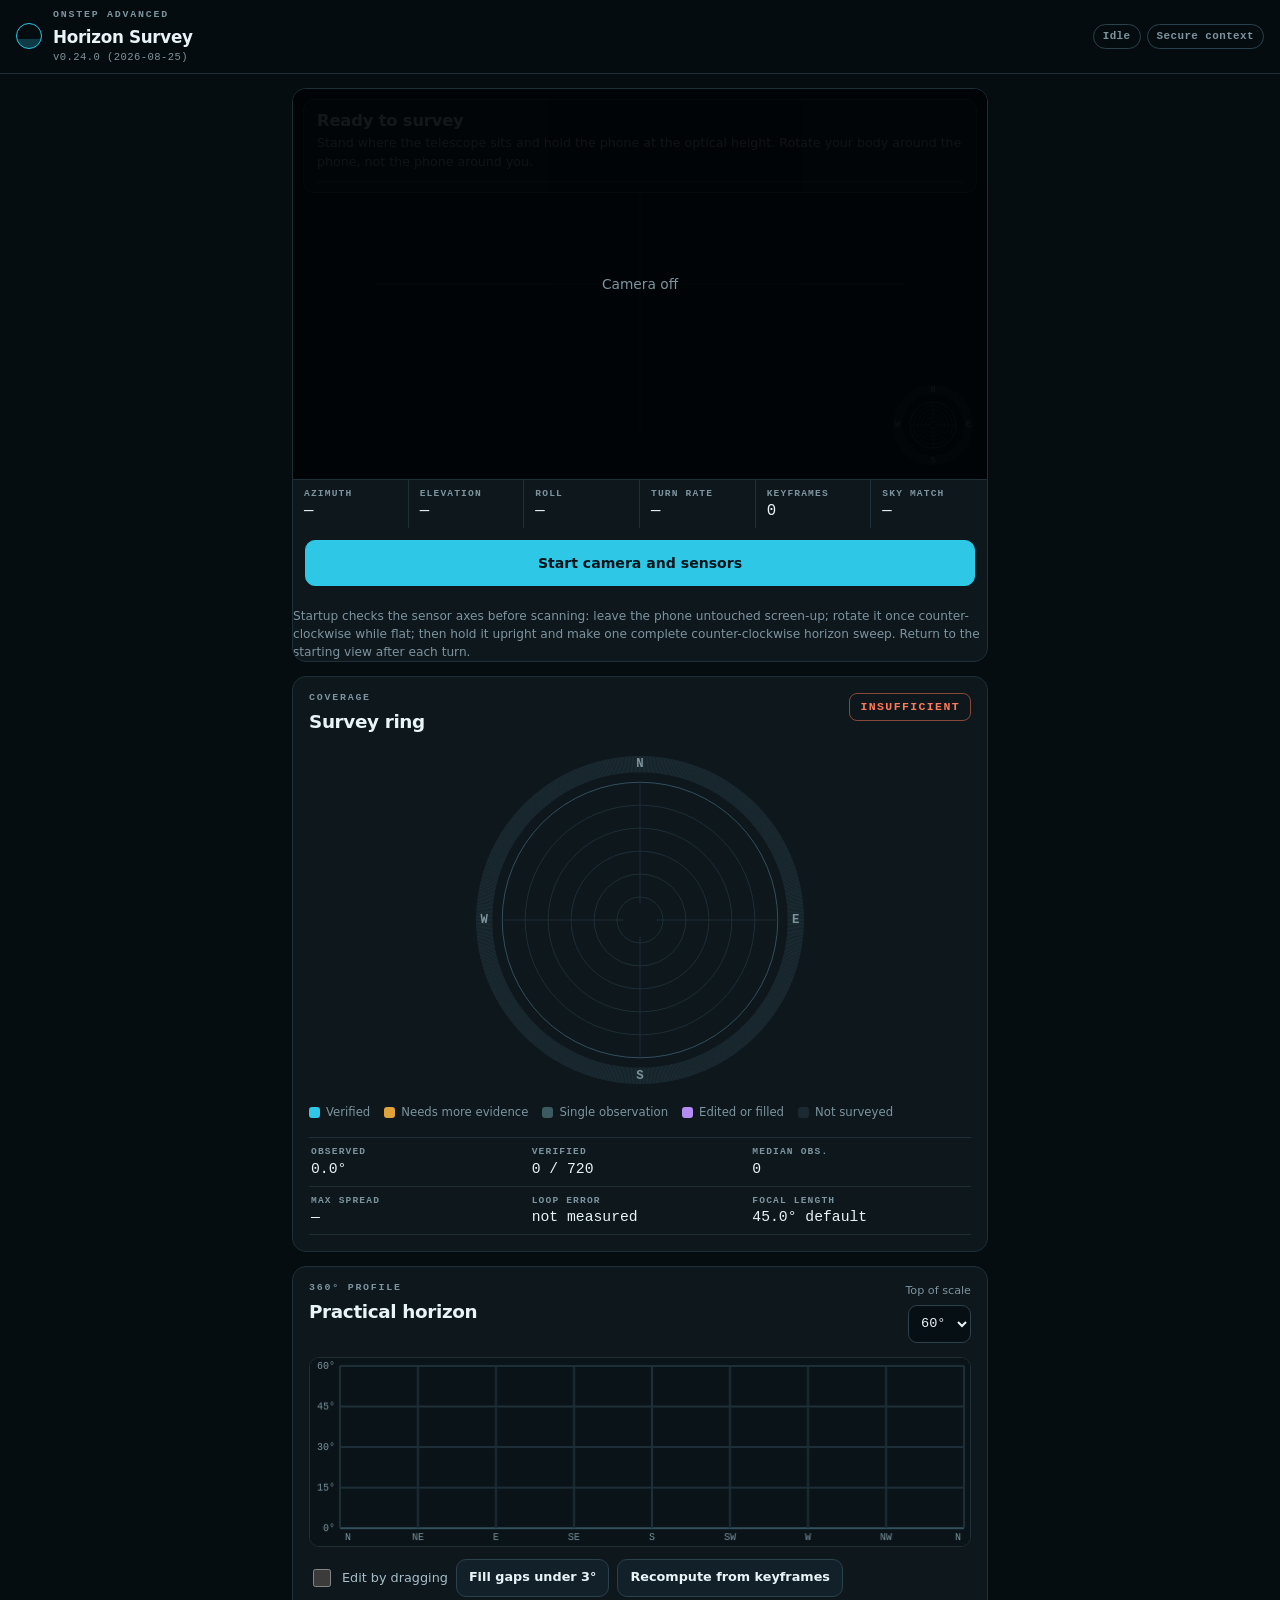
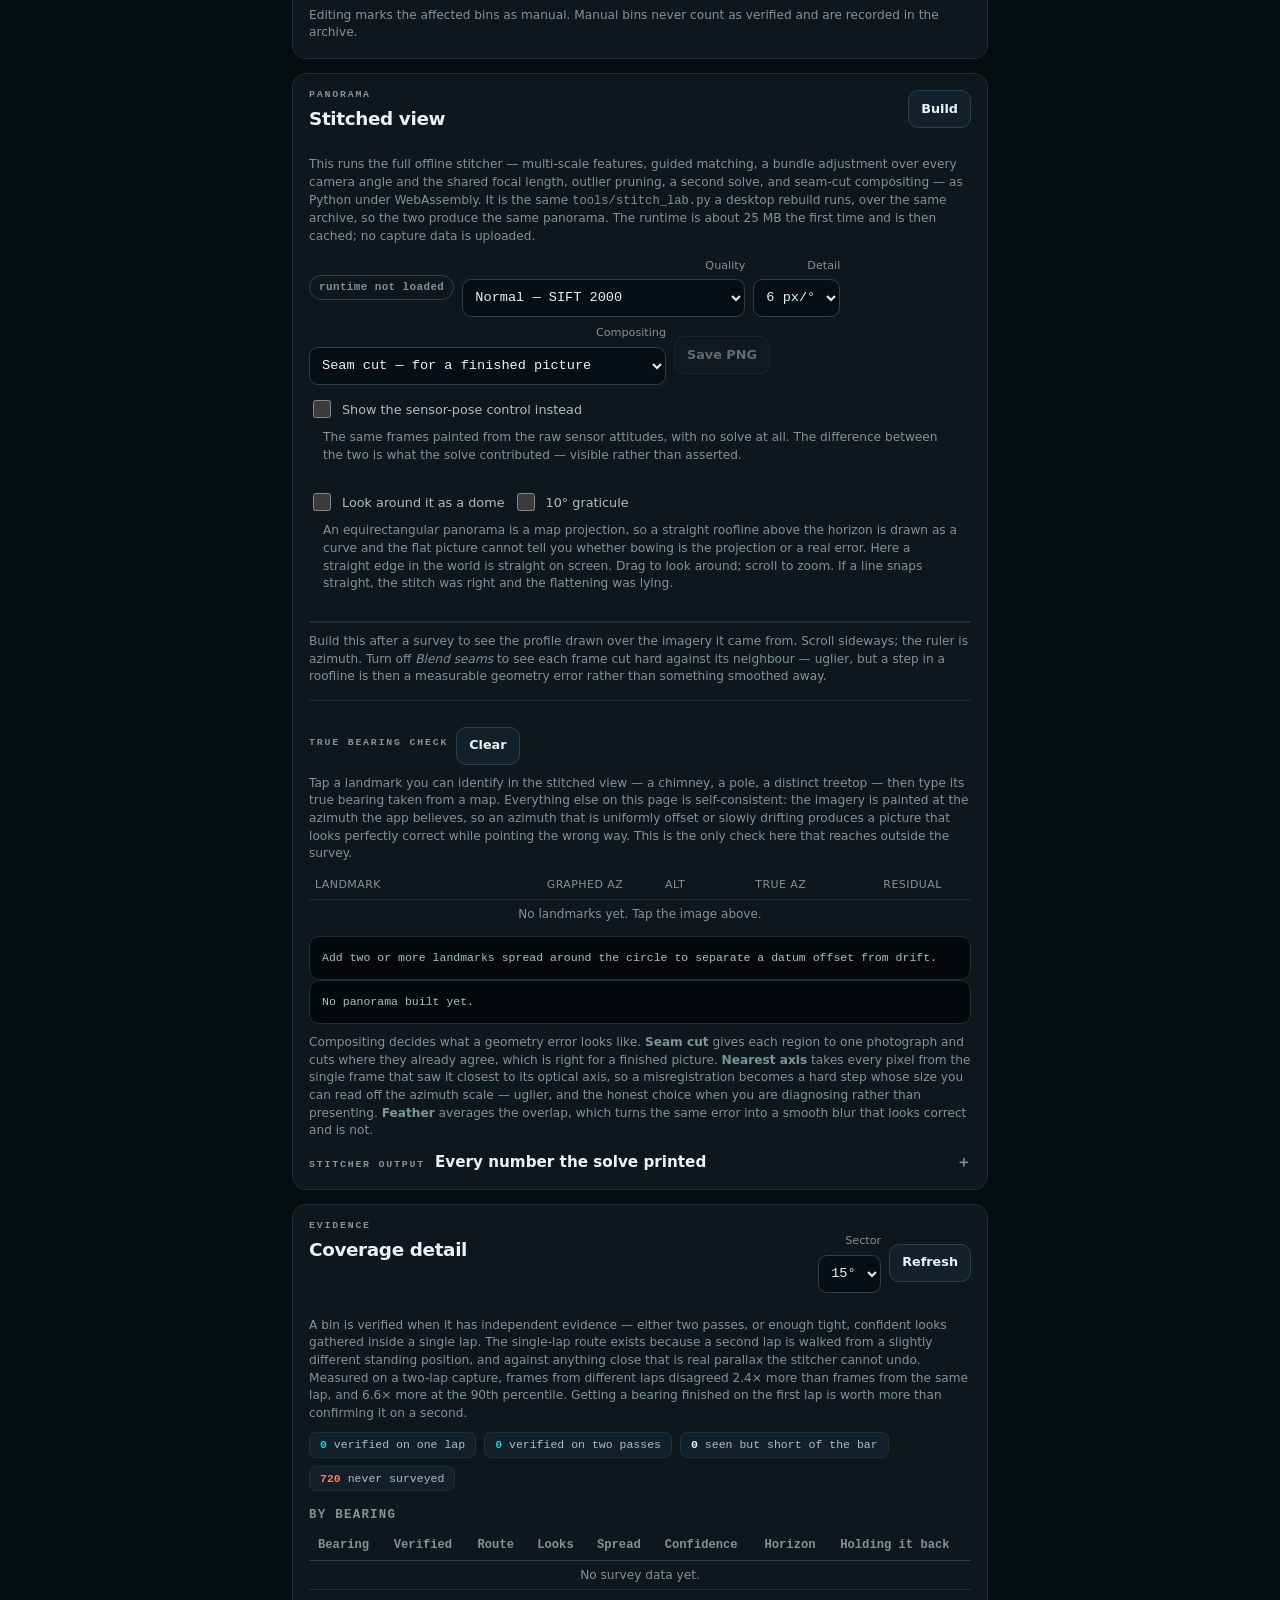
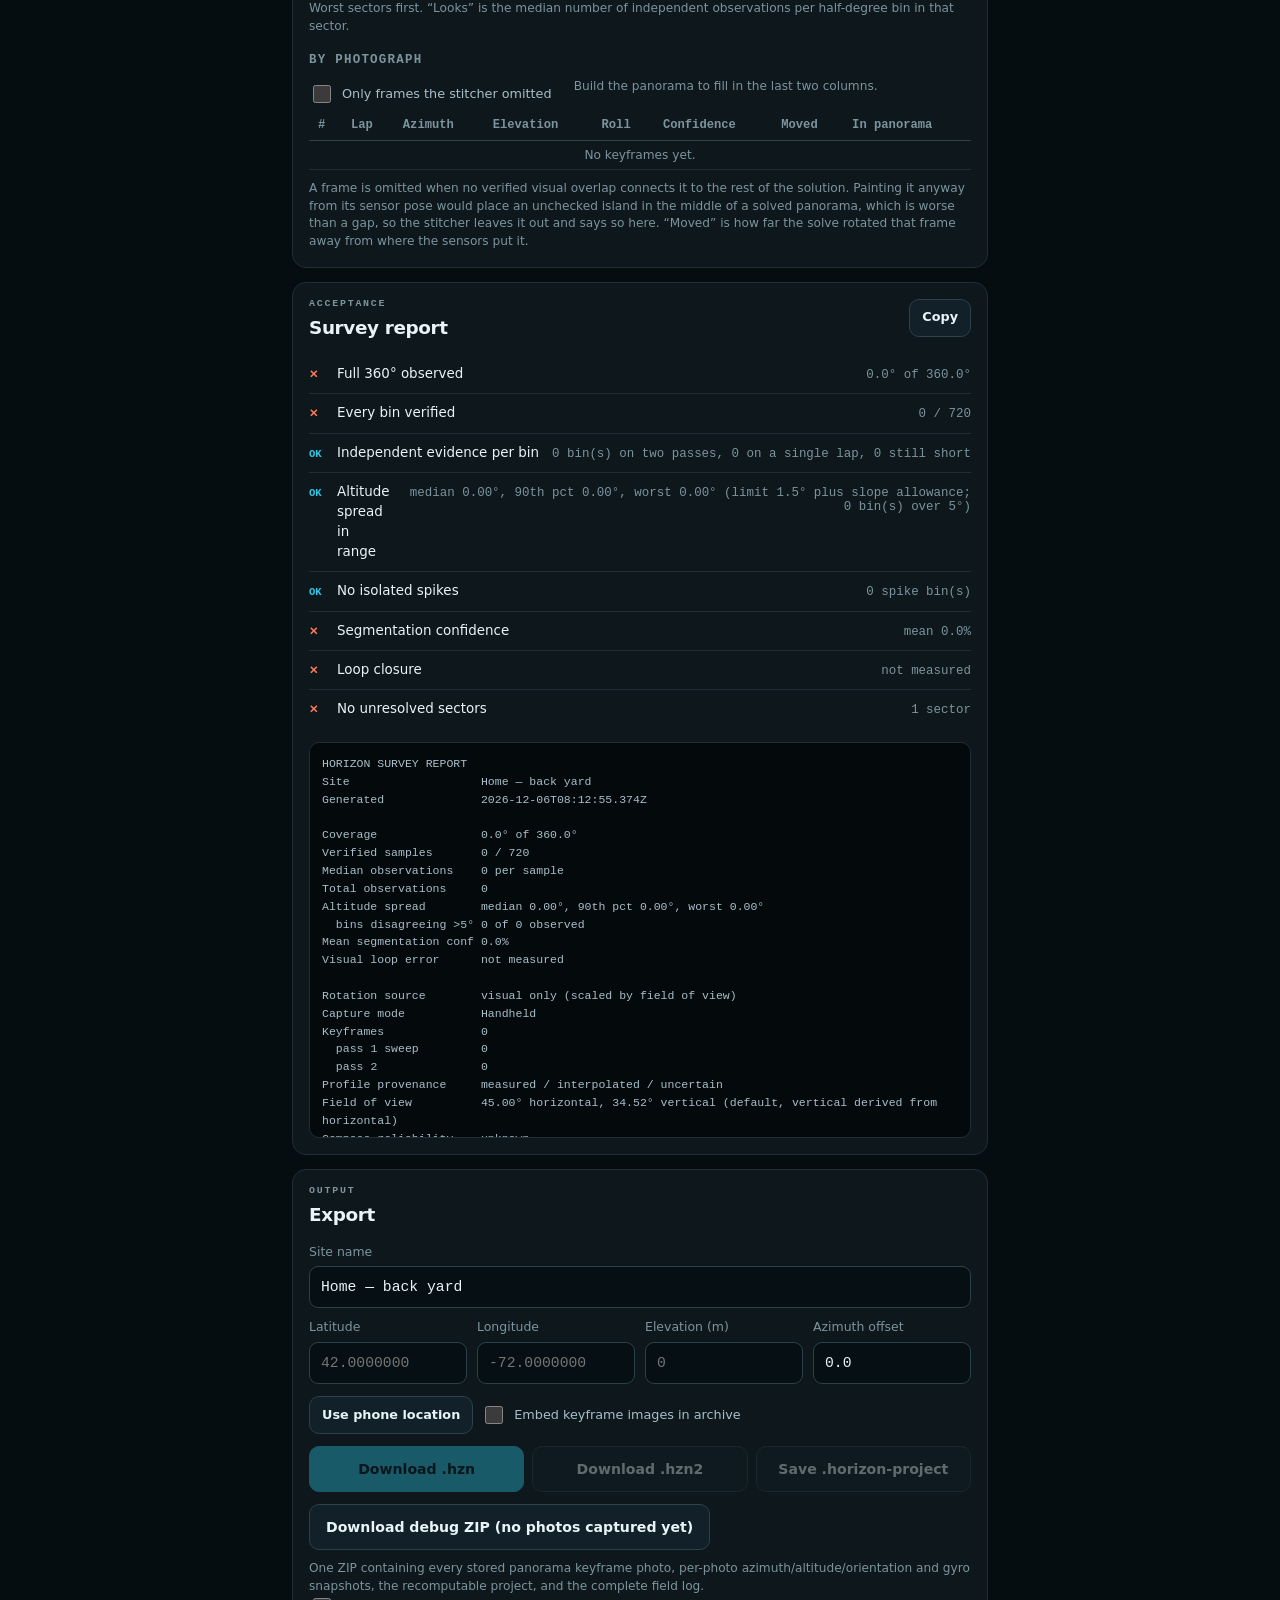
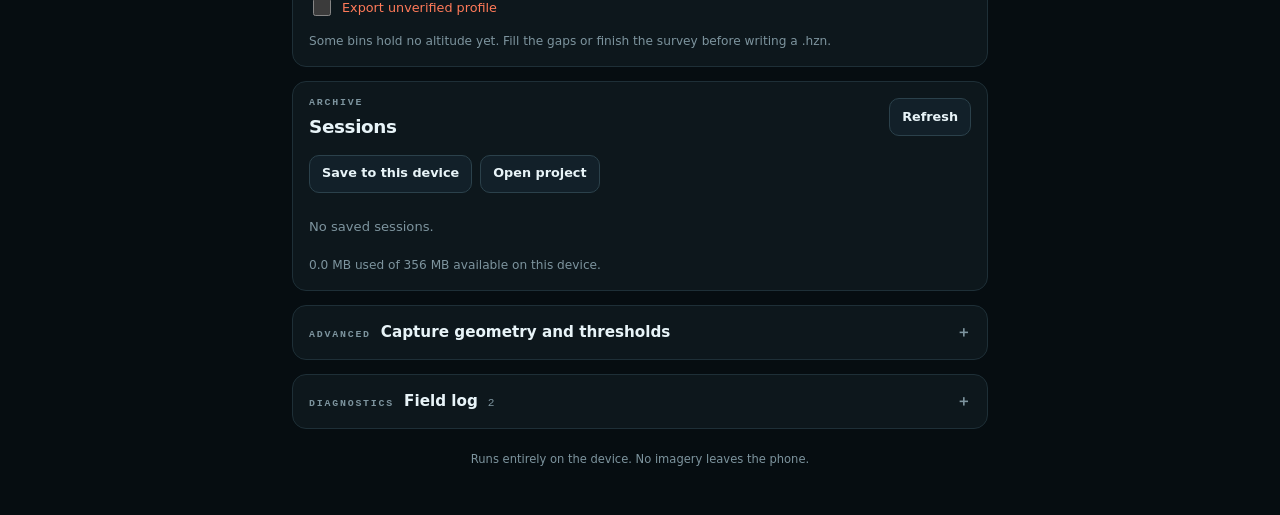
==== commit abe828da: "more" ====
--- a/index.html
+++ b/index.html
@@ -10,7 +10,7 @@
      Bump it with VERSION in js/version.js; iPad Safari holds CSS aggressively
      and the resulting half-styled page looks like a broken build, not a stale
      one, which is a bad thing to be debugging in a field. -->
-<link rel="stylesheet" href="styles.css?v=0.23.0" />
+<link rel="stylesheet" href="styles.css?v=0.24.0" />
 <!-- BEGIN generated import map -->
 <!-- Generated by tools/build-importmap.mjs. Do not hand-edit: run the tool
      after bumping VERSION in js/version.js. Every module carries the query
@@ -18,37 +18,38 @@
 <script type="importmap">
 {
   "imports": {
-    "./js/build-progress.js": "./js/build-progress.js?v=0.23.0",
-    "./js/bundle.js": "./js/bundle.js?v=0.23.0",
-    "./js/calfigures.js": "./js/calfigures.js?v=0.23.0",
-    "./js/camera.js": "./js/camera.js?v=0.23.0",
-    "./js/capture-gaps.js": "./js/capture-gaps.js?v=0.23.0",
-    "./js/capture-policy.js": "./js/capture-policy.js?v=0.23.0",
-    "./js/column-plan.js": "./js/column-plan.js?v=0.23.0",
-    "./js/coverage-table.js": "./js/coverage-table.js?v=0.23.0",
-    "./js/coverage.js": "./js/coverage.js?v=0.23.0",
-    "./js/diagnostic-export.js": "./js/diagnostic-export.js?v=0.23.0",
-    "./js/dome-view.js": "./js/dome-view.js?v=0.23.0",
-    "./js/exporters.js": "./js/exporters.js?v=0.23.0",
-    "./js/focal-check.js": "./js/focal-check.js?v=0.23.0",
-    "./js/guidance.js": "./js/guidance.js?v=0.23.0",
-    "./js/guide.js": "./js/guide.js?v=0.23.0",
-    "./js/lenscal.js": "./js/lenscal.js?v=0.23.0",
-    "./js/log.js": "./js/log.js?v=0.23.0",
-    "./js/main.js": "./js/main.js?v=0.23.0",
-    "./js/math3d.js": "./js/math3d.js?v=0.23.0",
-    "./js/orientation.js": "./js/orientation.js?v=0.23.0",
-    "./js/panorama-optimize.js": "./js/panorama-optimize.js?v=0.23.0",
-    "./js/panorama.js": "./js/panorama.js?v=0.23.0",
-    "./js/pipeline.js": "./js/pipeline.js?v=0.23.0",
-    "./js/preflight.js": "./js/preflight.js?v=0.23.0",
-    "./js/pyodide-stitch.js": "./js/pyodide-stitch.js?v=0.23.0",
-    "./js/render.js": "./js/render.js?v=0.23.0",
-    "./js/storage.js": "./js/storage.js?v=0.23.0",
-    "./js/survey-estimate.js": "./js/survey-estimate.js?v=0.23.0",
-    "./js/survey.js": "./js/survey.js?v=0.23.0",
-    "./js/version.js": "./js/version.js?v=0.23.0",
-    "./js/zip.js": "./js/zip.js?v=0.23.0"
+    "./js/build-progress.js": "./js/build-progress.js?v=0.24.0",
+    "./js/bundle.js": "./js/bundle.js?v=0.24.0",
+    "./js/calfigures.js": "./js/calfigures.js?v=0.24.0",
+    "./js/camera.js": "./js/camera.js?v=0.24.0",
+    "./js/capture-gaps.js": "./js/capture-gaps.js?v=0.24.0",
+    "./js/capture-policy.js": "./js/capture-policy.js?v=0.24.0",
+    "./js/column-plan.js": "./js/column-plan.js?v=0.24.0",
+    "./js/coverage-table.js": "./js/coverage-table.js?v=0.24.0",
+    "./js/coverage.js": "./js/coverage.js?v=0.24.0",
+    "./js/diagnostic-export.js": "./js/diagnostic-export.js?v=0.24.0",
+    "./js/dome-view.js": "./js/dome-view.js?v=0.24.0",
+    "./js/exporters.js": "./js/exporters.js?v=0.24.0",
+    "./js/focal-check.js": "./js/focal-check.js?v=0.24.0",
+    "./js/guidance.js": "./js/guidance.js?v=0.24.0",
+    "./js/guide.js": "./js/guide.js?v=0.24.0",
+    "./js/lens-store.js": "./js/lens-store.js?v=0.24.0",
+    "./js/lenscal.js": "./js/lenscal.js?v=0.24.0",
+    "./js/log.js": "./js/log.js?v=0.24.0",
+    "./js/main.js": "./js/main.js?v=0.24.0",
+    "./js/math3d.js": "./js/math3d.js?v=0.24.0",
+    "./js/orientation.js": "./js/orientation.js?v=0.24.0",
+    "./js/panorama-optimize.js": "./js/panorama-optimize.js?v=0.24.0",
+    "./js/panorama.js": "./js/panorama.js?v=0.24.0",
+    "./js/pipeline.js": "./js/pipeline.js?v=0.24.0",
+    "./js/preflight.js": "./js/preflight.js?v=0.24.0",
+    "./js/pyodide-stitch.js": "./js/pyodide-stitch.js?v=0.24.0",
+    "./js/render.js": "./js/render.js?v=0.24.0",
+    "./js/storage.js": "./js/storage.js?v=0.24.0",
+    "./js/survey-estimate.js": "./js/survey-estimate.js?v=0.24.0",
+    "./js/survey.js": "./js/survey.js?v=0.24.0",
+    "./js/version.js": "./js/version.js?v=0.24.0",
+    "./js/zip.js": "./js/zip.js?v=0.24.0"
   }
 }
 </script>
@@ -511,6 +512,6 @@
      modules aggressively, and a device pairing new markup with a cached script
      fails in ways that look like a broken build rather than a stale one. Bump
      with VERSION in js/version.js. -->
-<script type="module" src="js/main.js?v=0.23.0"></script>
+<script type="module" src="js/main.js?v=0.24.0"></script>
 </body>
 </html>
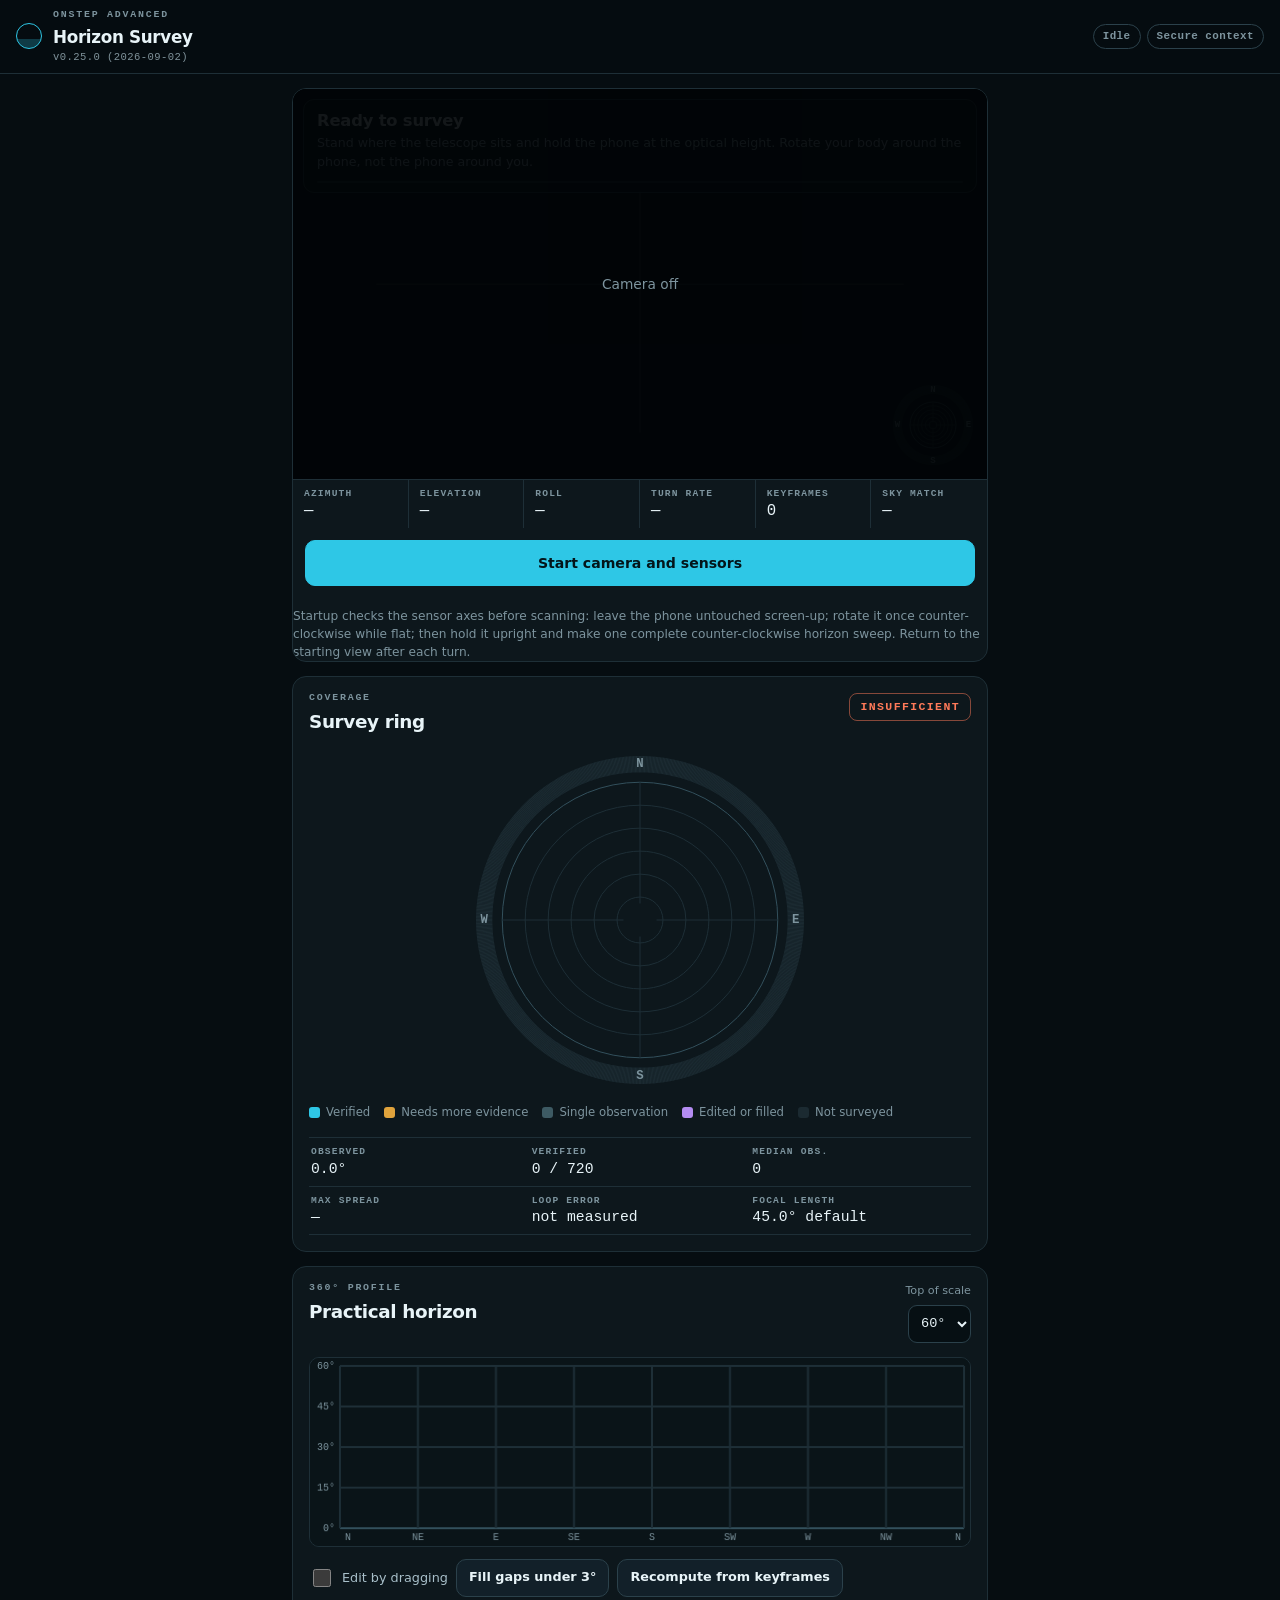
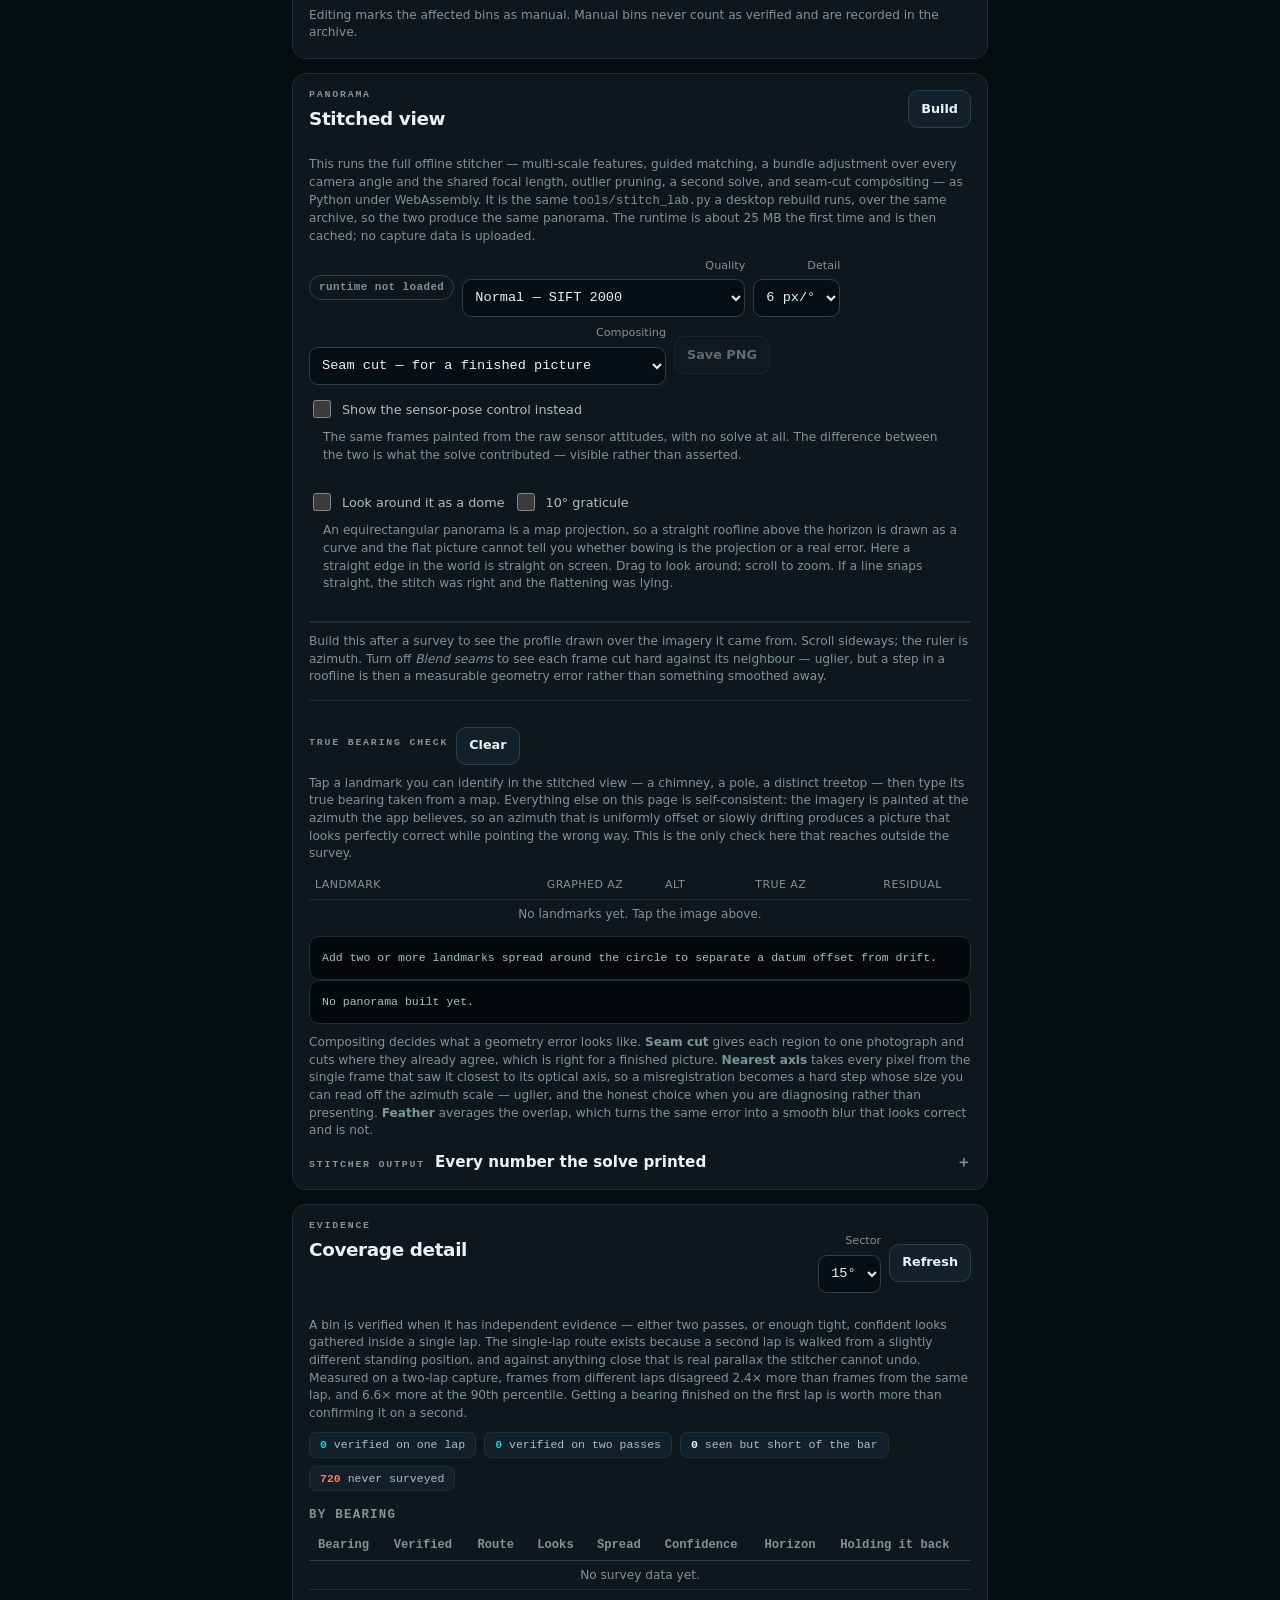
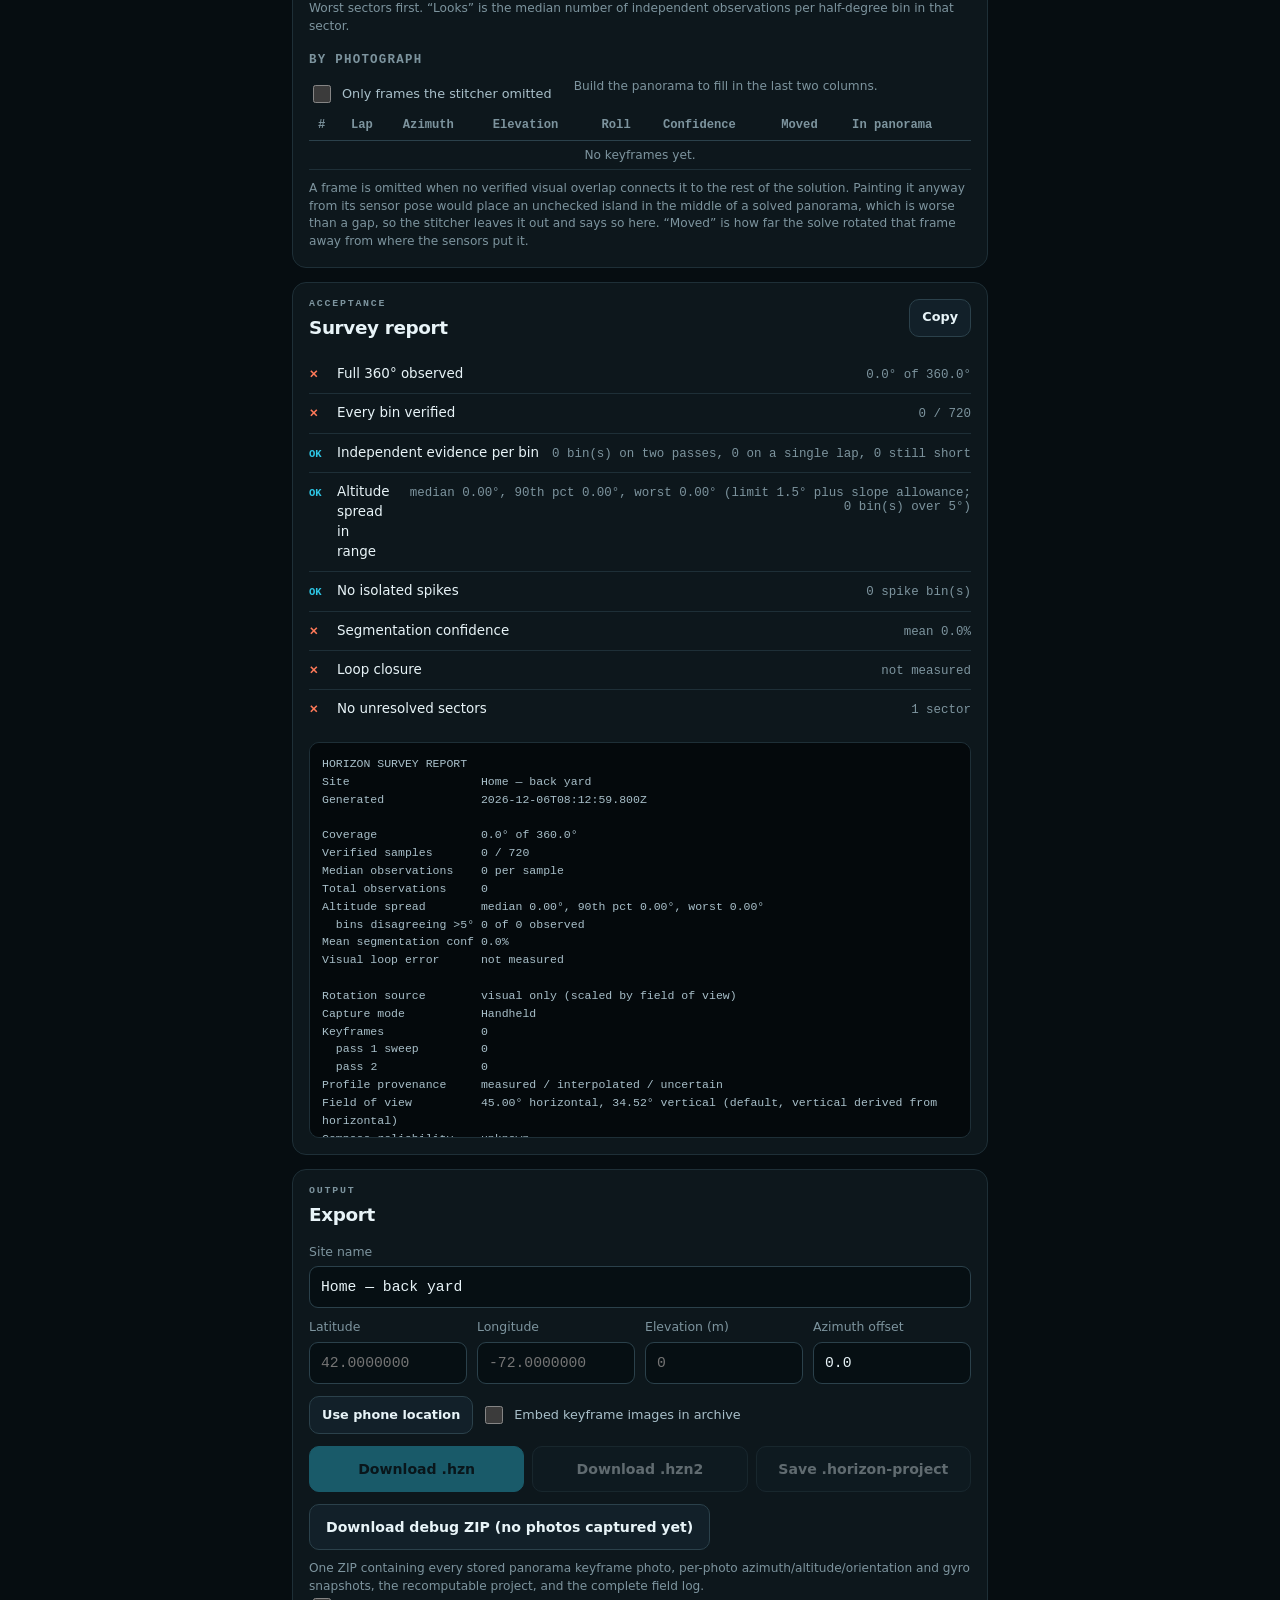
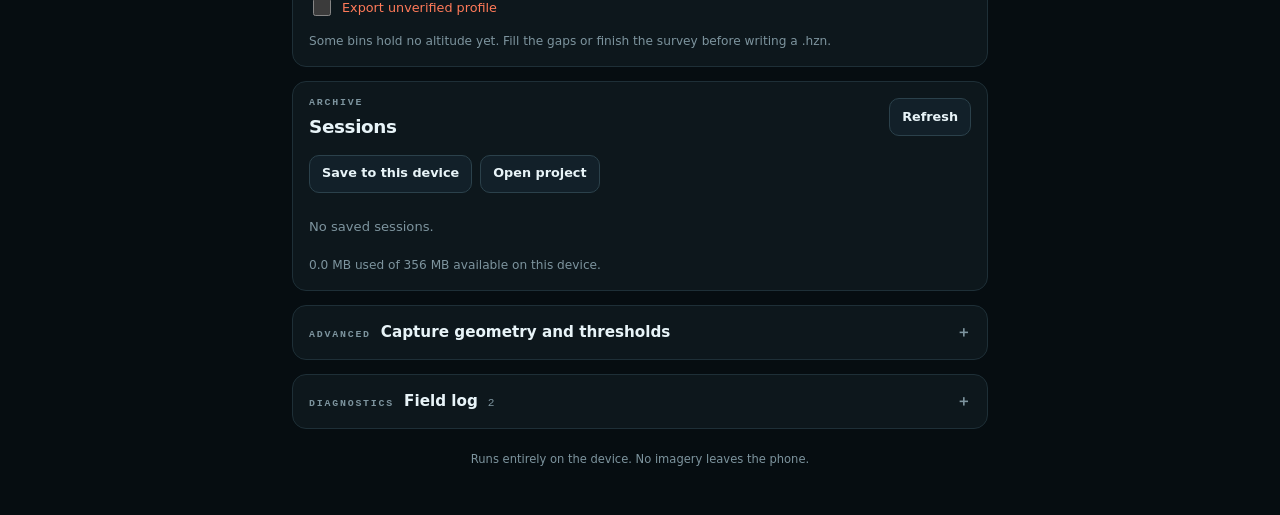
==== commit 098a5c52: "more" ====
--- a/index.html
+++ b/index.html
@@ -10,7 +10,7 @@
      Bump it with VERSION in js/version.js; iPad Safari holds CSS aggressively
      and the resulting half-styled page looks like a broken build, not a stale
      one, which is a bad thing to be debugging in a field. -->
-<link rel="stylesheet" href="styles.css?v=0.24.0" />
+<link rel="stylesheet" href="styles.css?v=0.25.0" />
 <!-- BEGIN generated import map -->
 <!-- Generated by tools/build-importmap.mjs. Do not hand-edit: run the tool
      after bumping VERSION in js/version.js. Every module carries the query
@@ -18,38 +18,38 @@
 <script type="importmap">
 {
   "imports": {
-    "./js/build-progress.js": "./js/build-progress.js?v=0.24.0",
-    "./js/bundle.js": "./js/bundle.js?v=0.24.0",
-    "./js/calfigures.js": "./js/calfigures.js?v=0.24.0",
-    "./js/camera.js": "./js/camera.js?v=0.24.0",
-    "./js/capture-gaps.js": "./js/capture-gaps.js?v=0.24.0",
-    "./js/capture-policy.js": "./js/capture-policy.js?v=0.24.0",
-    "./js/column-plan.js": "./js/column-plan.js?v=0.24.0",
-    "./js/coverage-table.js": "./js/coverage-table.js?v=0.24.0",
-    "./js/coverage.js": "./js/coverage.js?v=0.24.0",
-    "./js/diagnostic-export.js": "./js/diagnostic-export.js?v=0.24.0",
-    "./js/dome-view.js": "./js/dome-view.js?v=0.24.0",
-    "./js/exporters.js": "./js/exporters.js?v=0.24.0",
-    "./js/focal-check.js": "./js/focal-check.js?v=0.24.0",
-    "./js/guidance.js": "./js/guidance.js?v=0.24.0",
-    "./js/guide.js": "./js/guide.js?v=0.24.0",
-    "./js/lens-store.js": "./js/lens-store.js?v=0.24.0",
-    "./js/lenscal.js": "./js/lenscal.js?v=0.24.0",
-    "./js/log.js": "./js/log.js?v=0.24.0",
-    "./js/main.js": "./js/main.js?v=0.24.0",
-    "./js/math3d.js": "./js/math3d.js?v=0.24.0",
-    "./js/orientation.js": "./js/orientation.js?v=0.24.0",
-    "./js/panorama-optimize.js": "./js/panorama-optimize.js?v=0.24.0",
-    "./js/panorama.js": "./js/panorama.js?v=0.24.0",
-    "./js/pipeline.js": "./js/pipeline.js?v=0.24.0",
-    "./js/preflight.js": "./js/preflight.js?v=0.24.0",
-    "./js/pyodide-stitch.js": "./js/pyodide-stitch.js?v=0.24.0",
-    "./js/render.js": "./js/render.js?v=0.24.0",
-    "./js/storage.js": "./js/storage.js?v=0.24.0",
-    "./js/survey-estimate.js": "./js/survey-estimate.js?v=0.24.0",
-    "./js/survey.js": "./js/survey.js?v=0.24.0",
-    "./js/version.js": "./js/version.js?v=0.24.0",
-    "./js/zip.js": "./js/zip.js?v=0.24.0"
+    "./js/build-progress.js": "./js/build-progress.js?v=0.25.0",
+    "./js/bundle.js": "./js/bundle.js?v=0.25.0",
+    "./js/calfigures.js": "./js/calfigures.js?v=0.25.0",
+    "./js/camera.js": "./js/camera.js?v=0.25.0",
+    "./js/capture-gaps.js": "./js/capture-gaps.js?v=0.25.0",
+    "./js/capture-policy.js": "./js/capture-policy.js?v=0.25.0",
+    "./js/column-plan.js": "./js/column-plan.js?v=0.25.0",
+    "./js/coverage-table.js": "./js/coverage-table.js?v=0.25.0",
+    "./js/coverage.js": "./js/coverage.js?v=0.25.0",
+    "./js/diagnostic-export.js": "./js/diagnostic-export.js?v=0.25.0",
+    "./js/dome-view.js": "./js/dome-view.js?v=0.25.0",
+    "./js/exporters.js": "./js/exporters.js?v=0.25.0",
+    "./js/focal-check.js": "./js/focal-check.js?v=0.25.0",
+    "./js/guidance.js": "./js/guidance.js?v=0.25.0",
+    "./js/guide.js": "./js/guide.js?v=0.25.0",
+    "./js/lens-store.js": "./js/lens-store.js?v=0.25.0",
+    "./js/lenscal.js": "./js/lenscal.js?v=0.25.0",
+    "./js/log.js": "./js/log.js?v=0.25.0",
+    "./js/main.js": "./js/main.js?v=0.25.0",
+    "./js/math3d.js": "./js/math3d.js?v=0.25.0",
+    "./js/orientation.js": "./js/orientation.js?v=0.25.0",
+    "./js/panorama-optimize.js": "./js/panorama-optimize.js?v=0.25.0",
+    "./js/panorama.js": "./js/panorama.js?v=0.25.0",
+    "./js/pipeline.js": "./js/pipeline.js?v=0.25.0",
+    "./js/preflight.js": "./js/preflight.js?v=0.25.0",
+    "./js/pyodide-stitch.js": "./js/pyodide-stitch.js?v=0.25.0",
+    "./js/render.js": "./js/render.js?v=0.25.0",
+    "./js/storage.js": "./js/storage.js?v=0.25.0",
+    "./js/survey-estimate.js": "./js/survey-estimate.js?v=0.25.0",
+    "./js/survey.js": "./js/survey.js?v=0.25.0",
+    "./js/version.js": "./js/version.js?v=0.25.0",
+    "./js/zip.js": "./js/zip.js?v=0.25.0"
   }
 }
 </script>
@@ -512,6 +512,6 @@
      modules aggressively, and a device pairing new markup with a cached script
      fails in ways that look like a broken build rather than a stale one. Bump
      with VERSION in js/version.js. -->
-<script type="module" src="js/main.js?v=0.24.0"></script>
+<script type="module" src="js/main.js?v=0.25.0"></script>
 </body>
 </html>
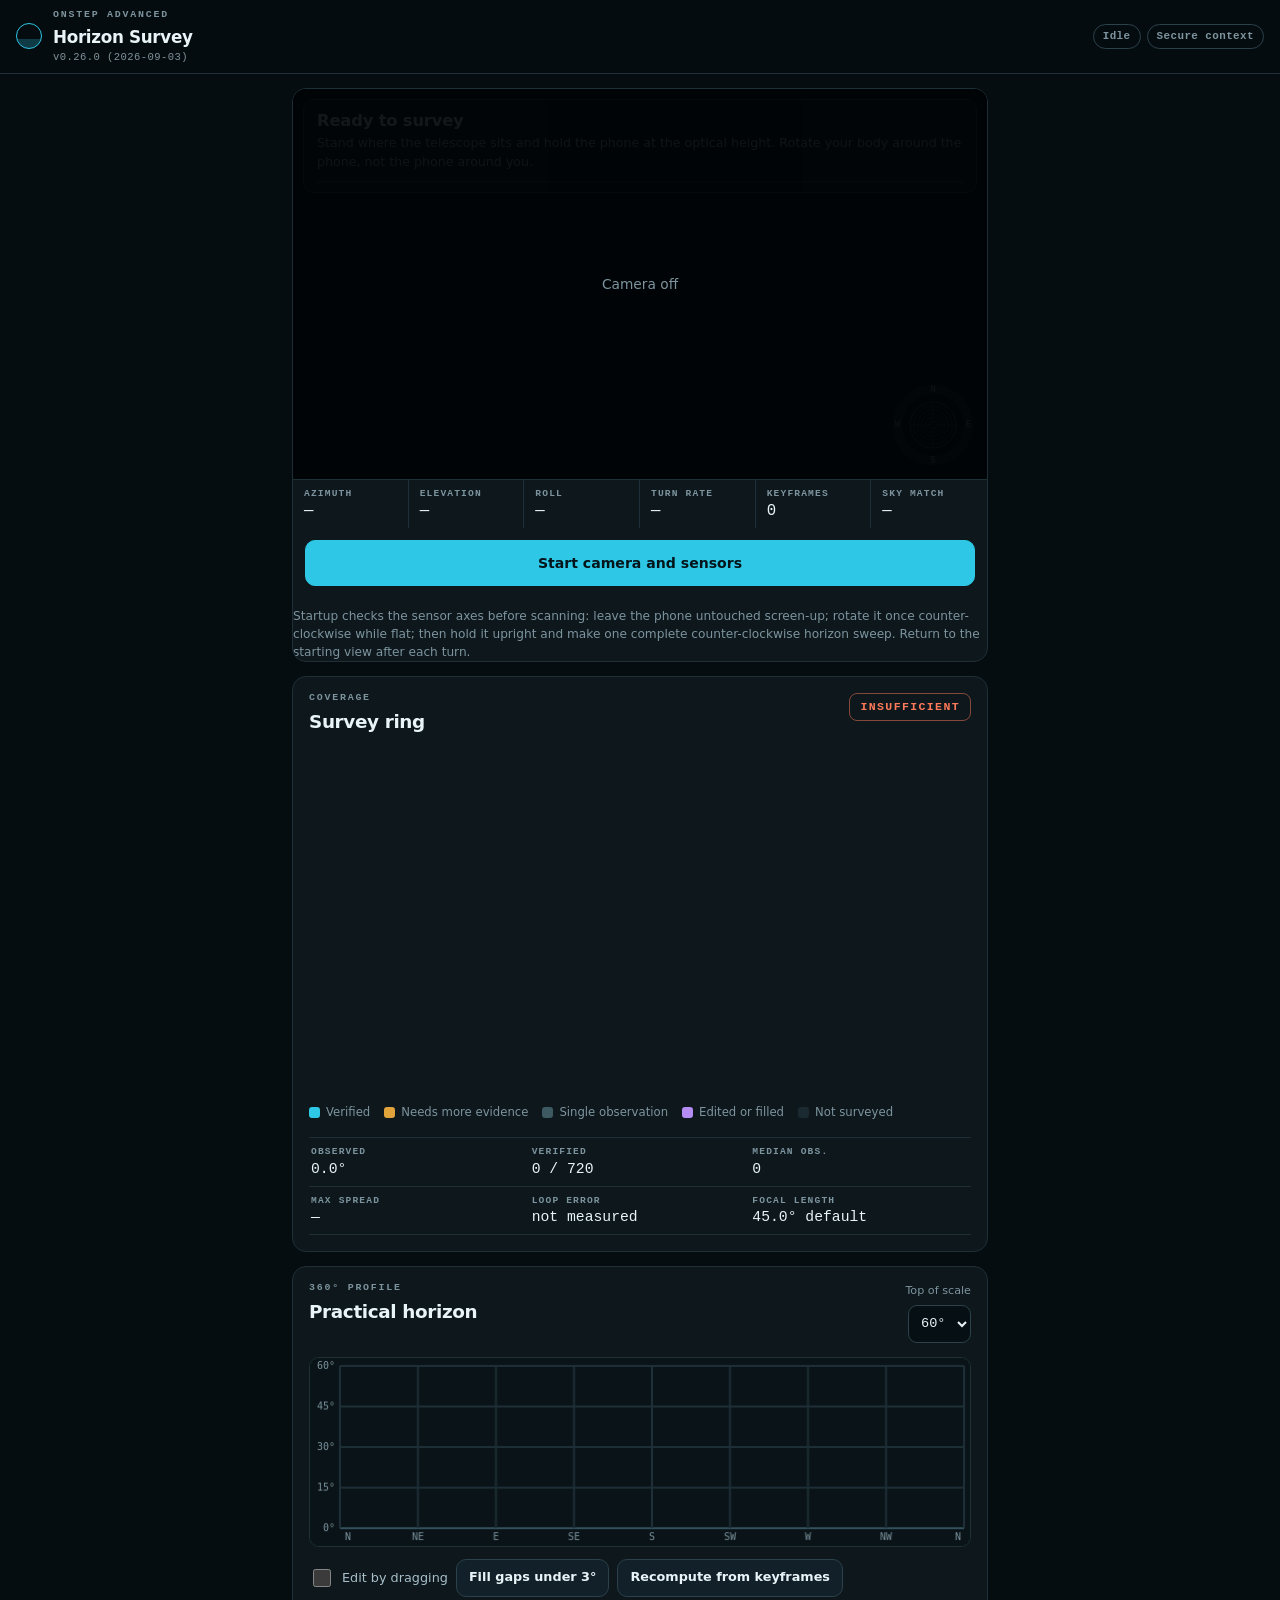
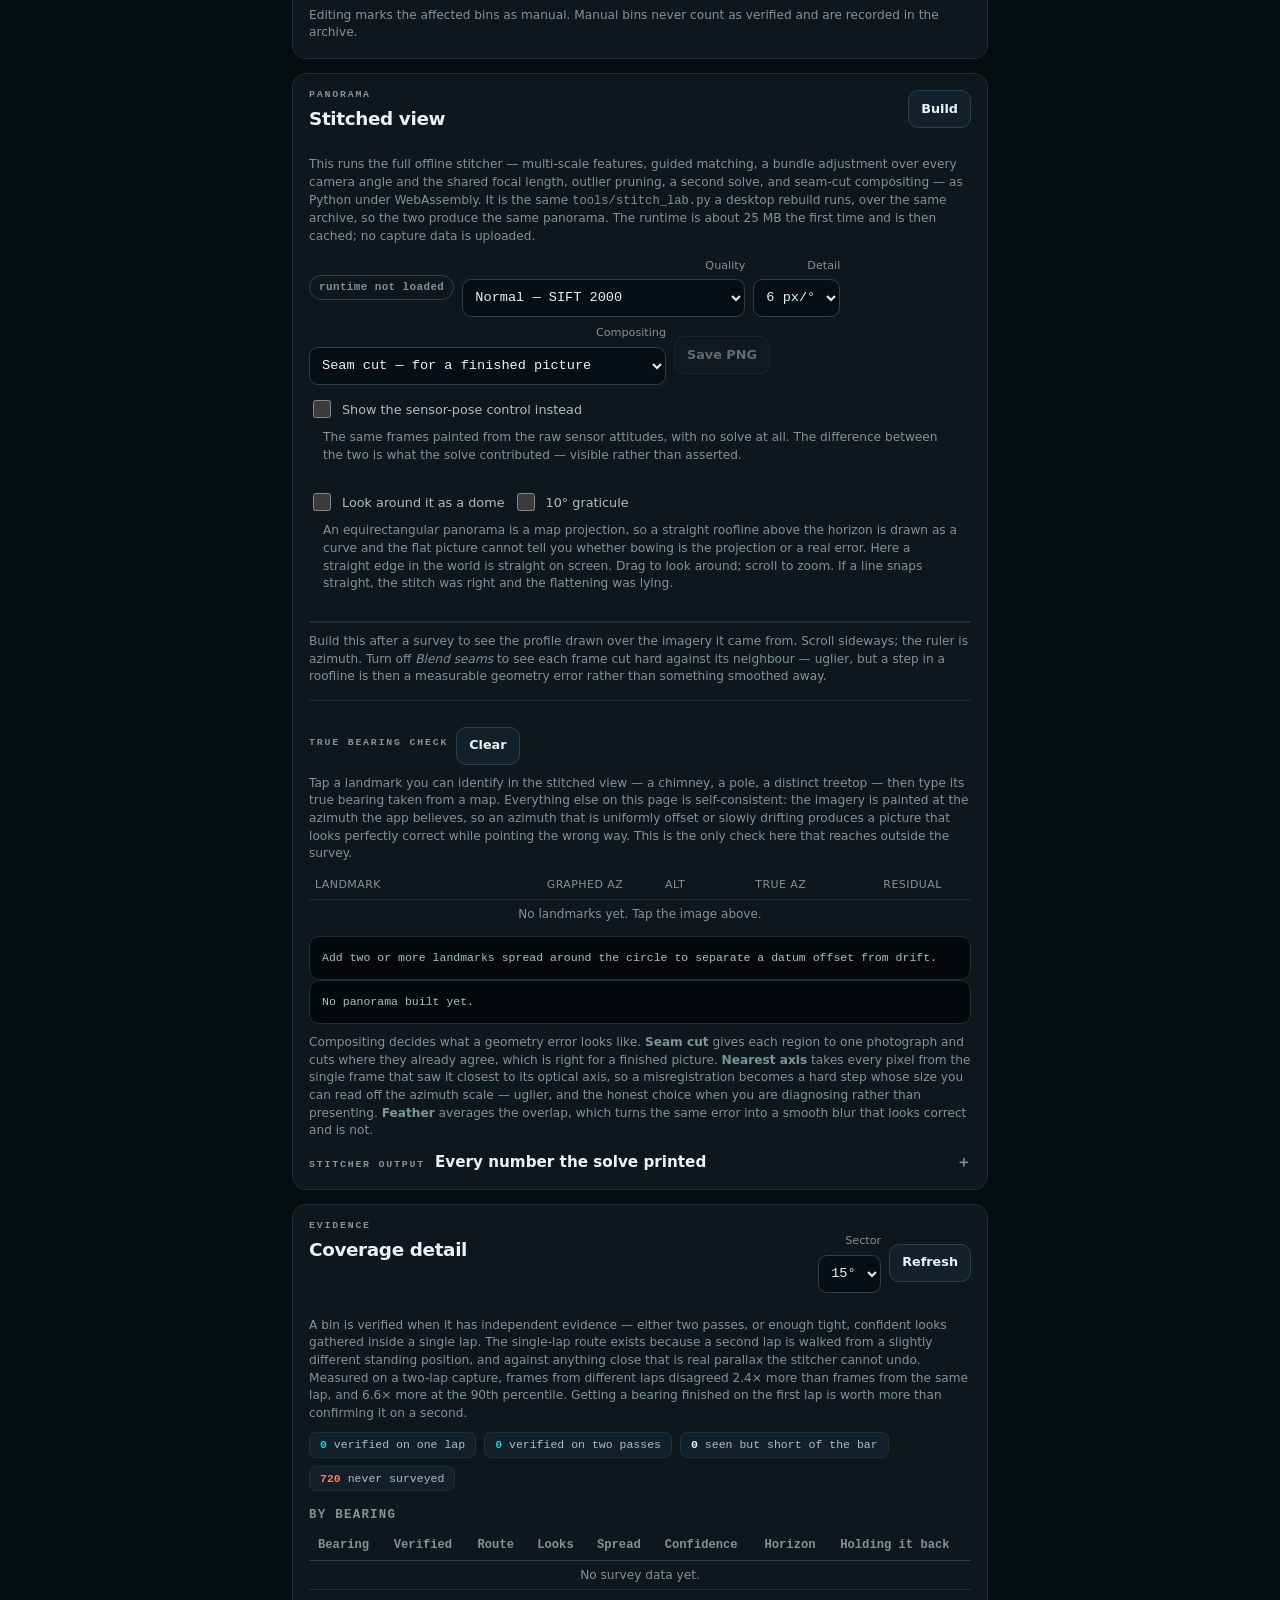
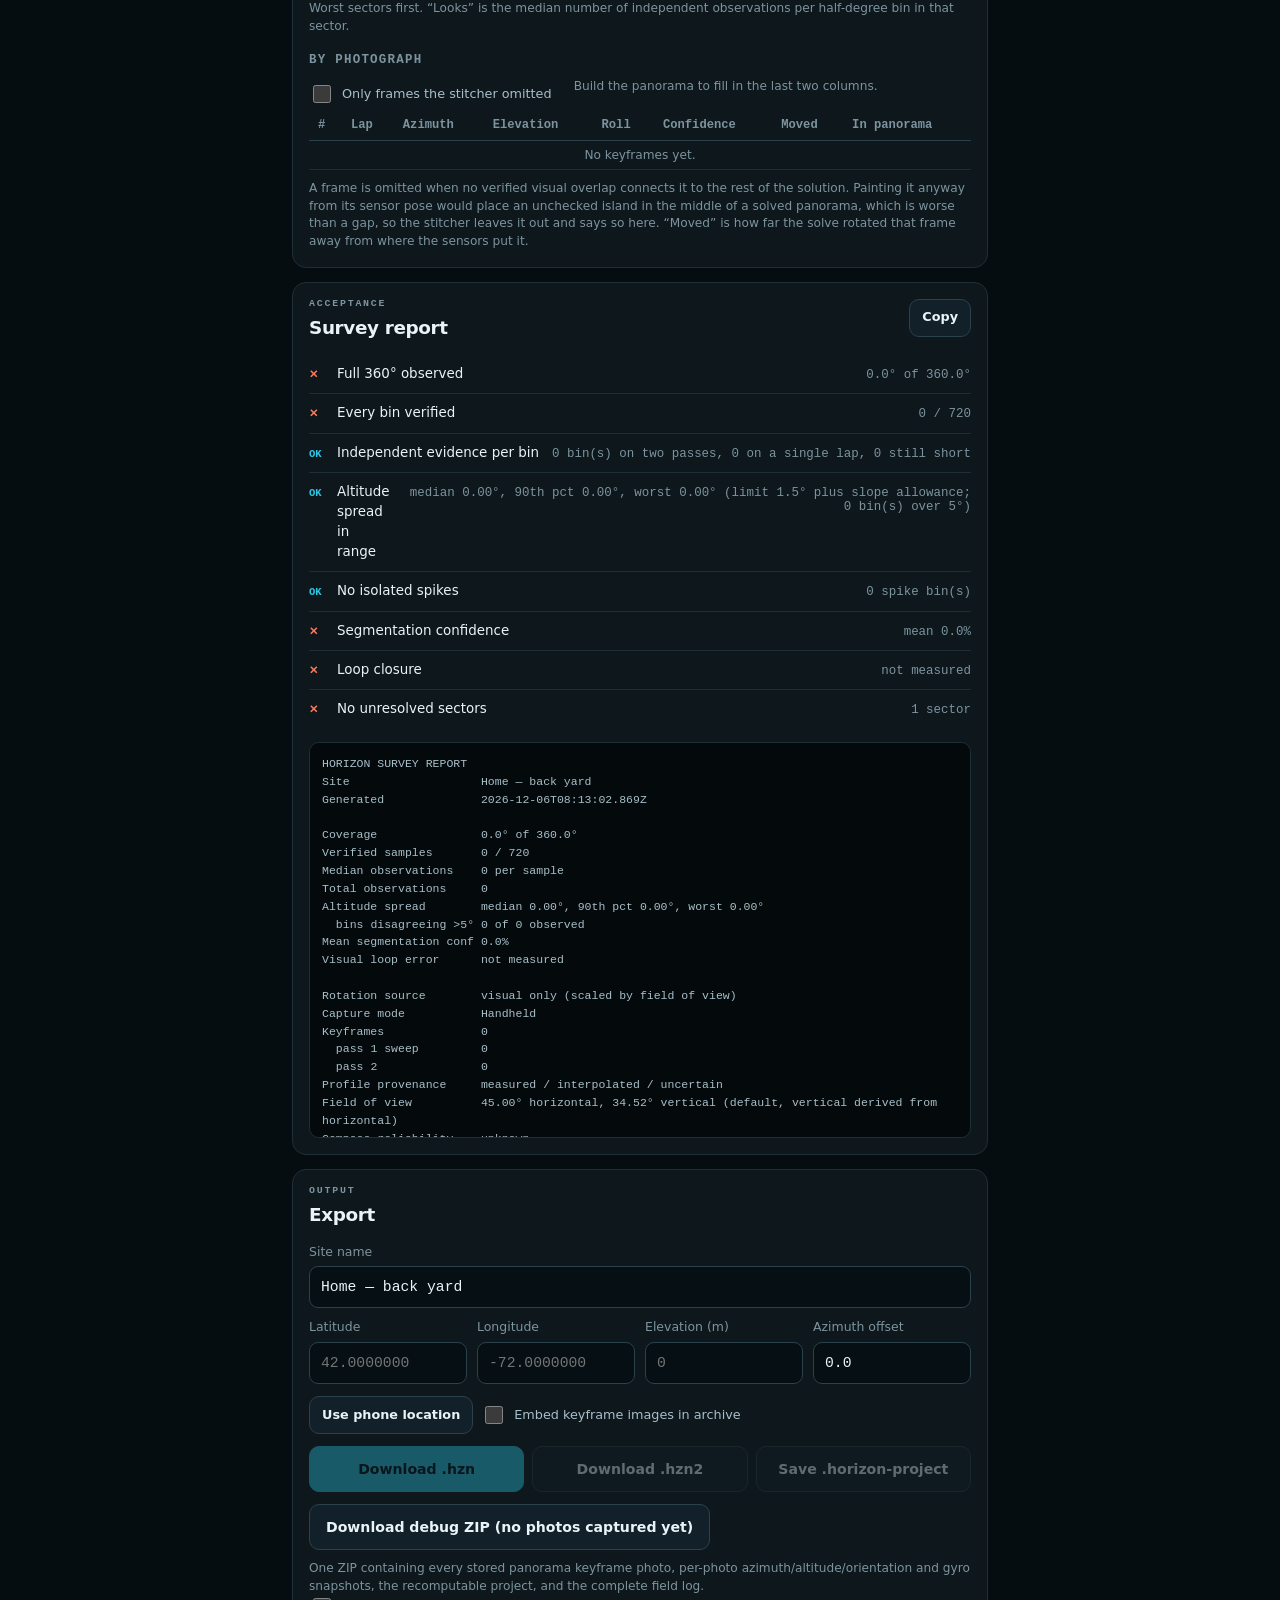
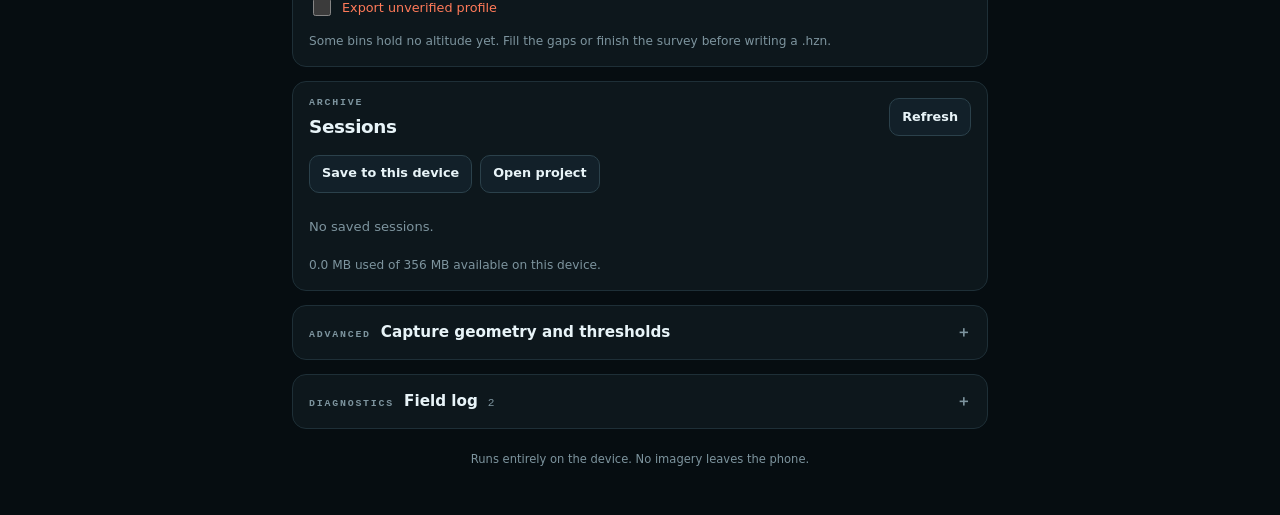
==== commit 87cf667c: "more" ====
--- a/index.html
+++ b/index.html
@@ -10,7 +10,7 @@
      Bump it with VERSION in js/version.js; iPad Safari holds CSS aggressively
      and the resulting half-styled page looks like a broken build, not a stale
      one, which is a bad thing to be debugging in a field. -->
-<link rel="stylesheet" href="styles.css?v=0.25.0" />
+<link rel="stylesheet" href="styles.css?v=0.26.0" />
 <!-- BEGIN generated import map -->
 <!-- Generated by tools/build-importmap.mjs. Do not hand-edit: run the tool
      after bumping VERSION in js/version.js. Every module carries the query
@@ -18,38 +18,38 @@
 <script type="importmap">
 {
   "imports": {
-    "./js/build-progress.js": "./js/build-progress.js?v=0.25.0",
-    "./js/bundle.js": "./js/bundle.js?v=0.25.0",
-    "./js/calfigures.js": "./js/calfigures.js?v=0.25.0",
-    "./js/camera.js": "./js/camera.js?v=0.25.0",
-    "./js/capture-gaps.js": "./js/capture-gaps.js?v=0.25.0",
-    "./js/capture-policy.js": "./js/capture-policy.js?v=0.25.0",
-    "./js/column-plan.js": "./js/column-plan.js?v=0.25.0",
-    "./js/coverage-table.js": "./js/coverage-table.js?v=0.25.0",
-    "./js/coverage.js": "./js/coverage.js?v=0.25.0",
-    "./js/diagnostic-export.js": "./js/diagnostic-export.js?v=0.25.0",
-    "./js/dome-view.js": "./js/dome-view.js?v=0.25.0",
-    "./js/exporters.js": "./js/exporters.js?v=0.25.0",
-    "./js/focal-check.js": "./js/focal-check.js?v=0.25.0",
-    "./js/guidance.js": "./js/guidance.js?v=0.25.0",
-    "./js/guide.js": "./js/guide.js?v=0.25.0",
-    "./js/lens-store.js": "./js/lens-store.js?v=0.25.0",
-    "./js/lenscal.js": "./js/lenscal.js?v=0.25.0",
-    "./js/log.js": "./js/log.js?v=0.25.0",
-    "./js/main.js": "./js/main.js?v=0.25.0",
-    "./js/math3d.js": "./js/math3d.js?v=0.25.0",
-    "./js/orientation.js": "./js/orientation.js?v=0.25.0",
-    "./js/panorama-optimize.js": "./js/panorama-optimize.js?v=0.25.0",
-    "./js/panorama.js": "./js/panorama.js?v=0.25.0",
-    "./js/pipeline.js": "./js/pipeline.js?v=0.25.0",
-    "./js/preflight.js": "./js/preflight.js?v=0.25.0",
-    "./js/pyodide-stitch.js": "./js/pyodide-stitch.js?v=0.25.0",
-    "./js/render.js": "./js/render.js?v=0.25.0",
-    "./js/storage.js": "./js/storage.js?v=0.25.0",
-    "./js/survey-estimate.js": "./js/survey-estimate.js?v=0.25.0",
-    "./js/survey.js": "./js/survey.js?v=0.25.0",
-    "./js/version.js": "./js/version.js?v=0.25.0",
-    "./js/zip.js": "./js/zip.js?v=0.25.0"
+    "./js/build-progress.js": "./js/build-progress.js?v=0.26.0",
+    "./js/bundle.js": "./js/bundle.js?v=0.26.0",
+    "./js/calfigures.js": "./js/calfigures.js?v=0.26.0",
+    "./js/camera.js": "./js/camera.js?v=0.26.0",
+    "./js/capture-gaps.js": "./js/capture-gaps.js?v=0.26.0",
+    "./js/capture-policy.js": "./js/capture-policy.js?v=0.26.0",
+    "./js/column-plan.js": "./js/column-plan.js?v=0.26.0",
+    "./js/coverage-table.js": "./js/coverage-table.js?v=0.26.0",
+    "./js/coverage.js": "./js/coverage.js?v=0.26.0",
+    "./js/diagnostic-export.js": "./js/diagnostic-export.js?v=0.26.0",
+    "./js/dome-view.js": "./js/dome-view.js?v=0.26.0",
+    "./js/exporters.js": "./js/exporters.js?v=0.26.0",
+    "./js/focal-check.js": "./js/focal-check.js?v=0.26.0",
+    "./js/guidance.js": "./js/guidance.js?v=0.26.0",
+    "./js/guide.js": "./js/guide.js?v=0.26.0",
+    "./js/lens-store.js": "./js/lens-store.js?v=0.26.0",
+    "./js/lenscal.js": "./js/lenscal.js?v=0.26.0",
+    "./js/log.js": "./js/log.js?v=0.26.0",
+    "./js/main.js": "./js/main.js?v=0.26.0",
+    "./js/math3d.js": "./js/math3d.js?v=0.26.0",
+    "./js/orientation.js": "./js/orientation.js?v=0.26.0",
+    "./js/panorama-optimize.js": "./js/panorama-optimize.js?v=0.26.0",
+    "./js/panorama.js": "./js/panorama.js?v=0.26.0",
+    "./js/pipeline.js": "./js/pipeline.js?v=0.26.0",
+    "./js/preflight.js": "./js/preflight.js?v=0.26.0",
+    "./js/pyodide-stitch.js": "./js/pyodide-stitch.js?v=0.26.0",
+    "./js/render.js": "./js/render.js?v=0.26.0",
+    "./js/storage.js": "./js/storage.js?v=0.26.0",
+    "./js/survey-estimate.js": "./js/survey-estimate.js?v=0.26.0",
+    "./js/survey.js": "./js/survey.js?v=0.26.0",
+    "./js/version.js": "./js/version.js?v=0.26.0",
+    "./js/zip.js": "./js/zip.js?v=0.26.0"
   }
 }
 </script>
@@ -512,6 +512,6 @@
      modules aggressively, and a device pairing new markup with a cached script
      fails in ways that look like a broken build rather than a stale one. Bump
      with VERSION in js/version.js. -->
-<script type="module" src="js/main.js?v=0.25.0"></script>
+<script type="module" src="js/main.js?v=0.26.0"></script>
 </body>
 </html>
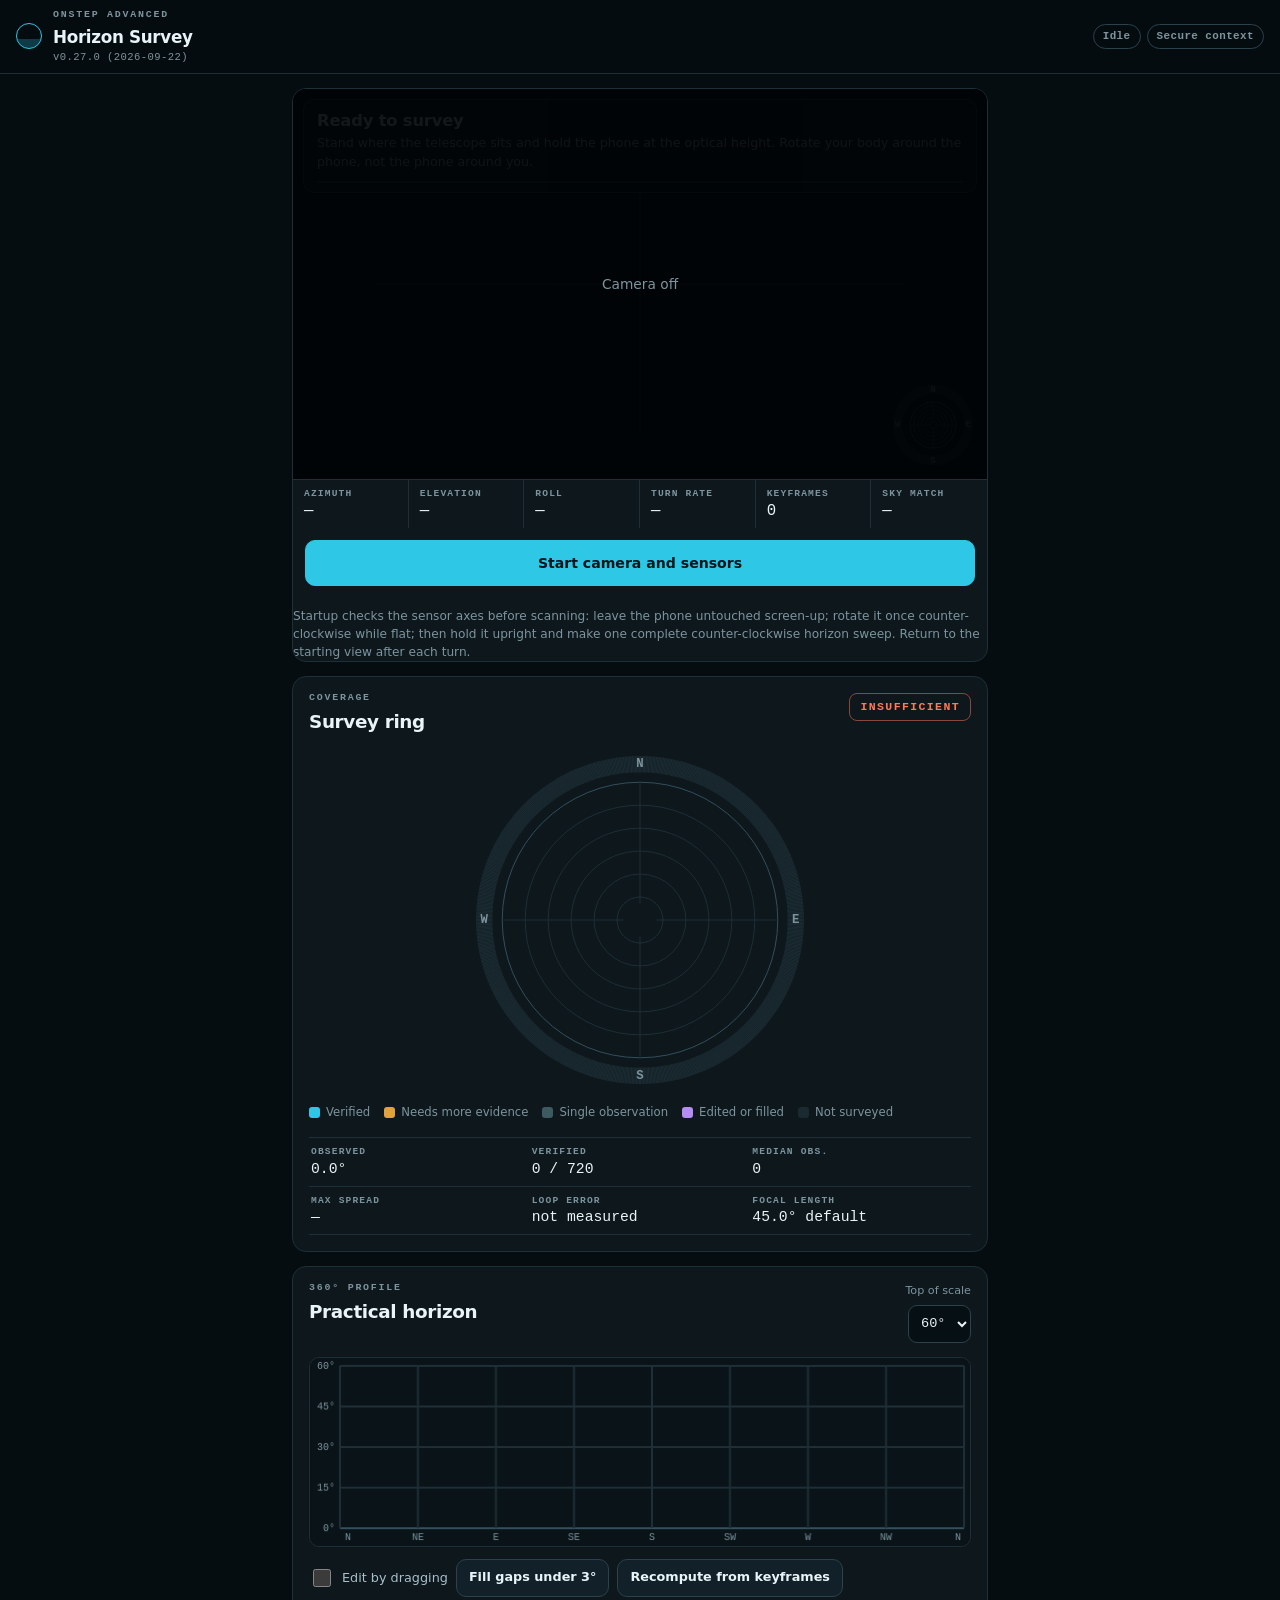
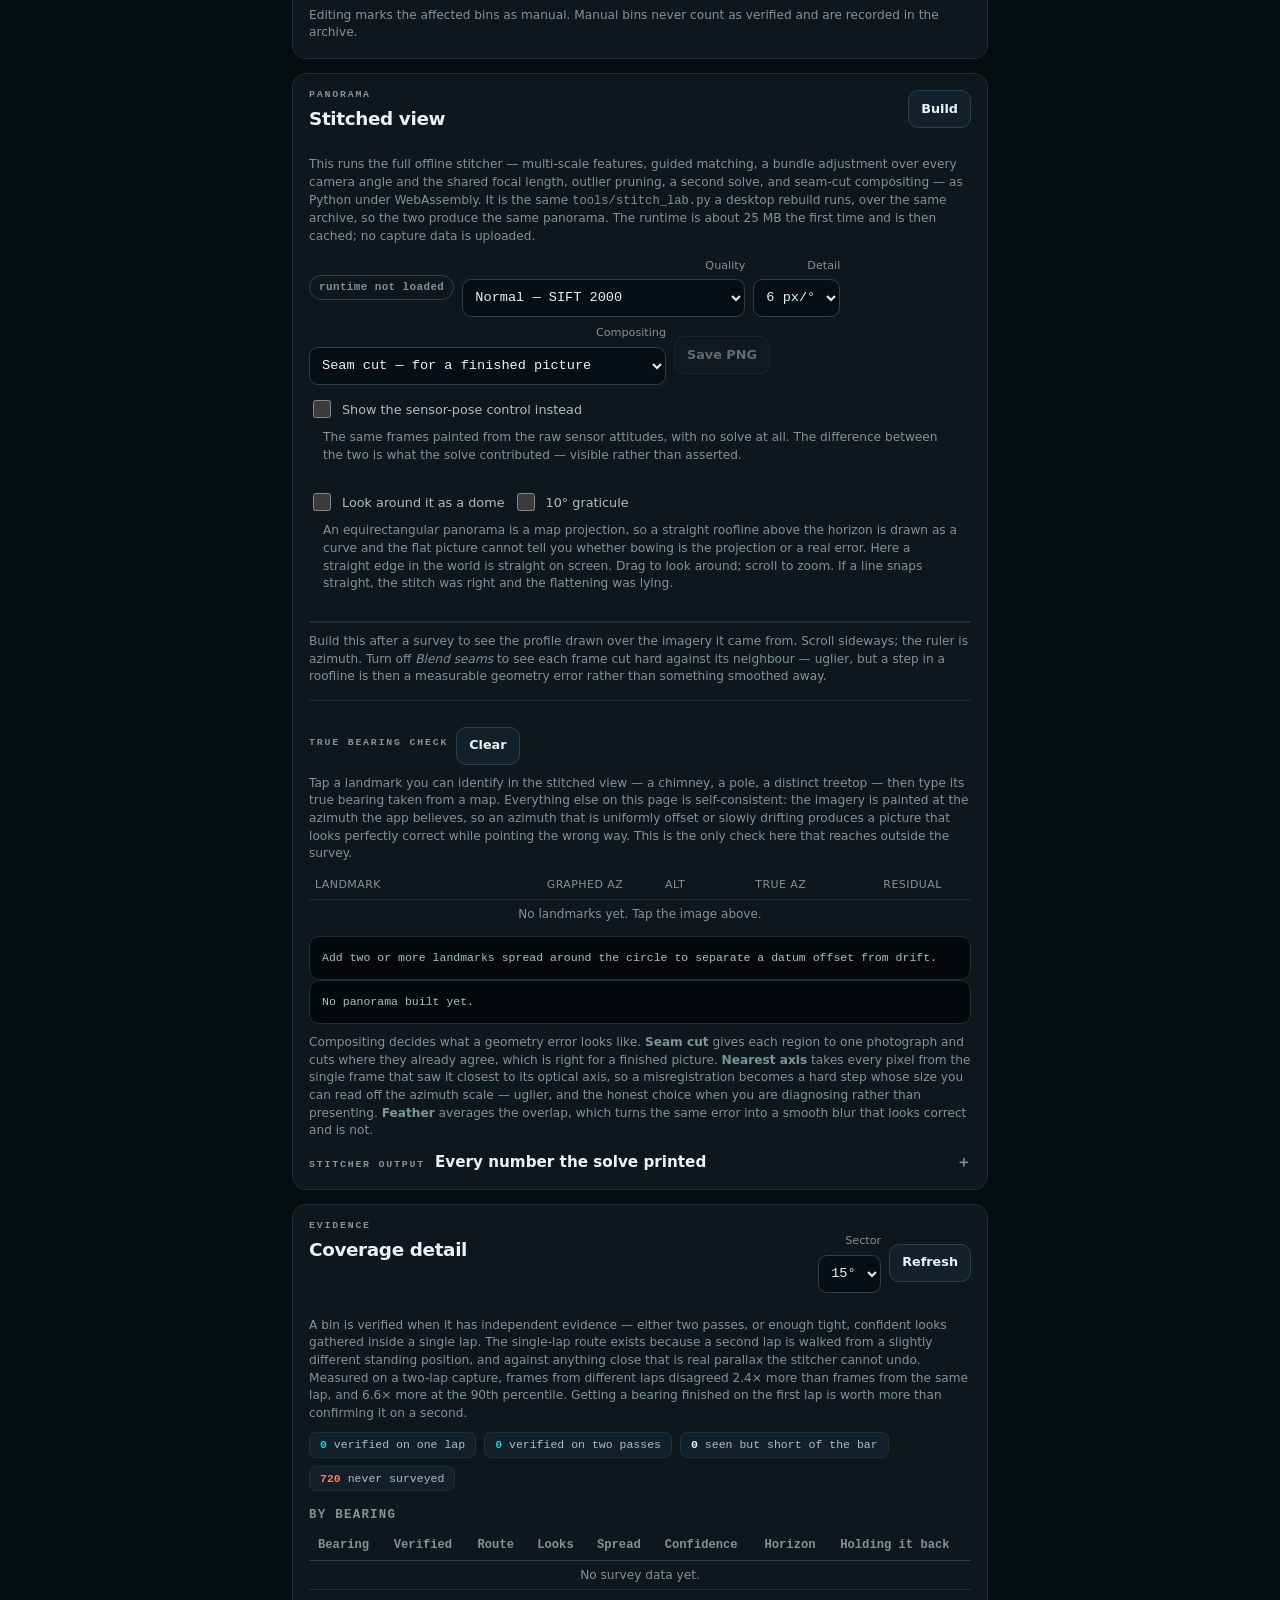
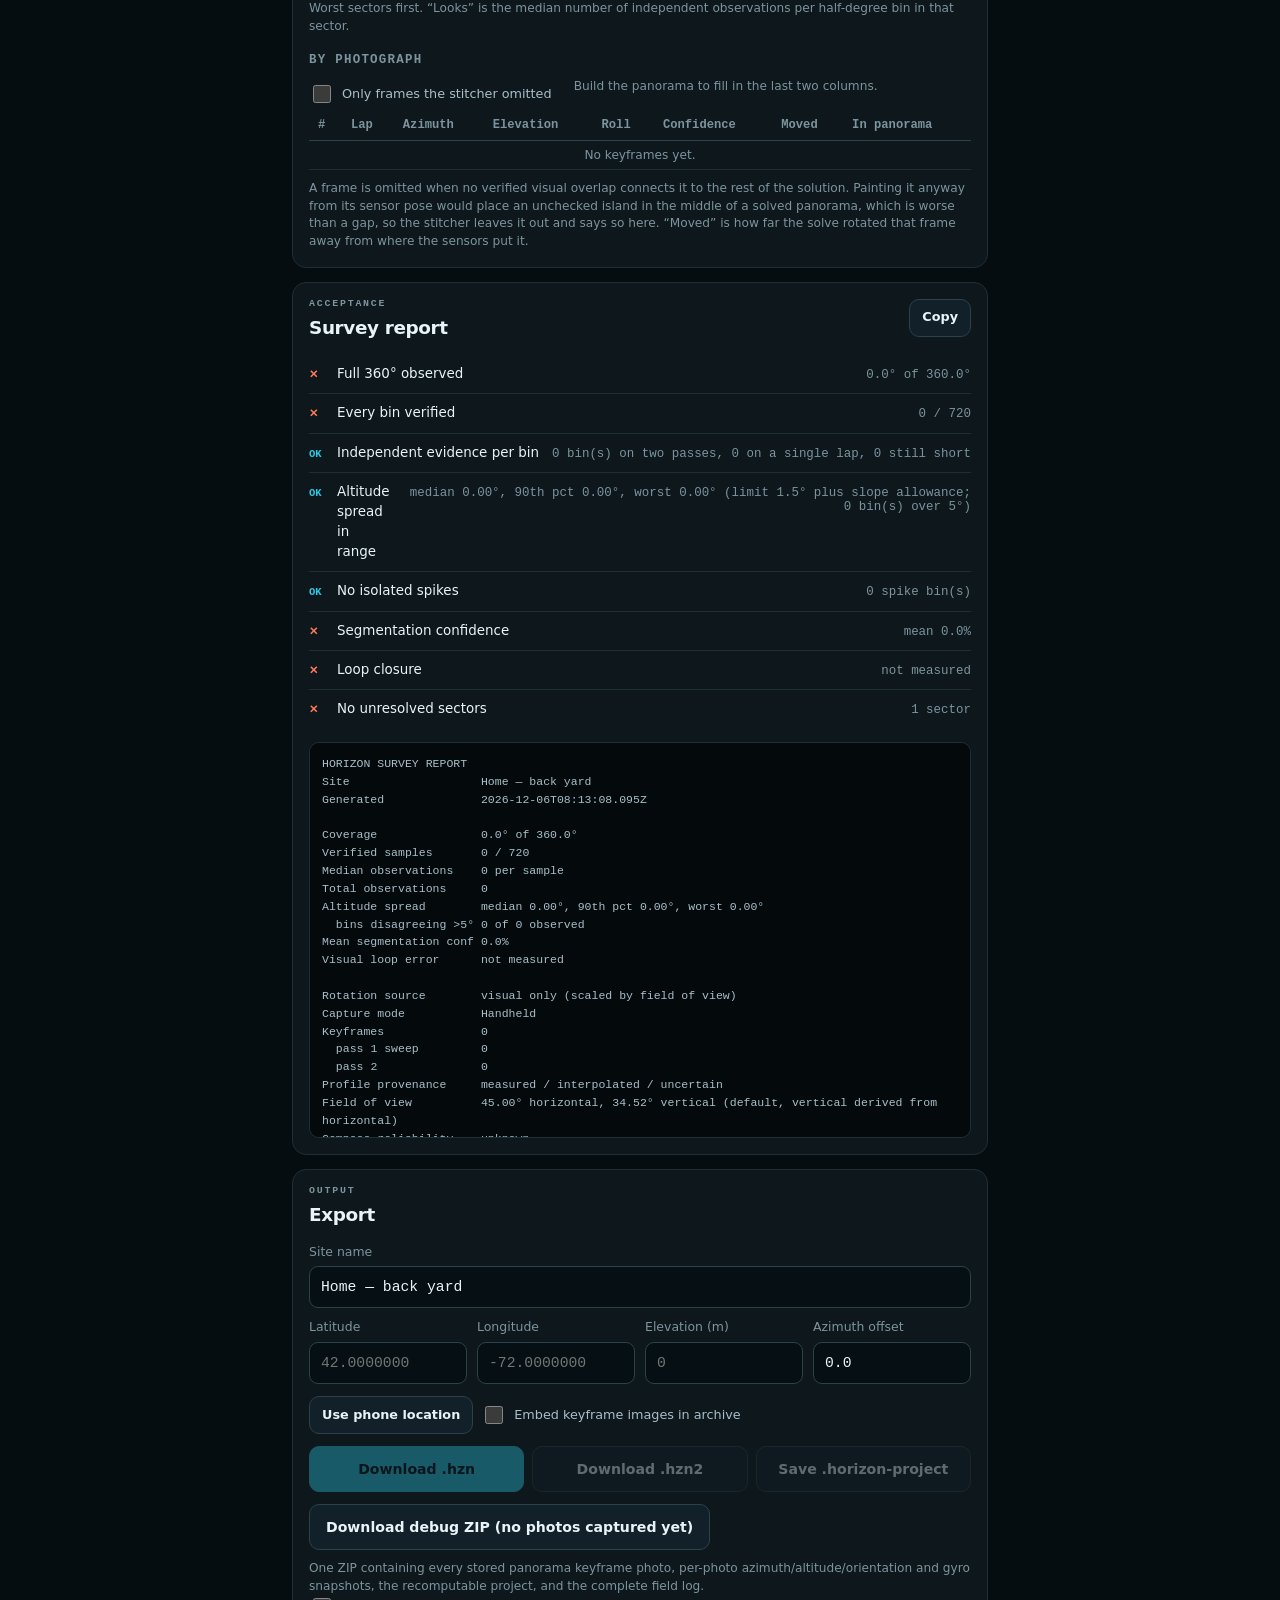
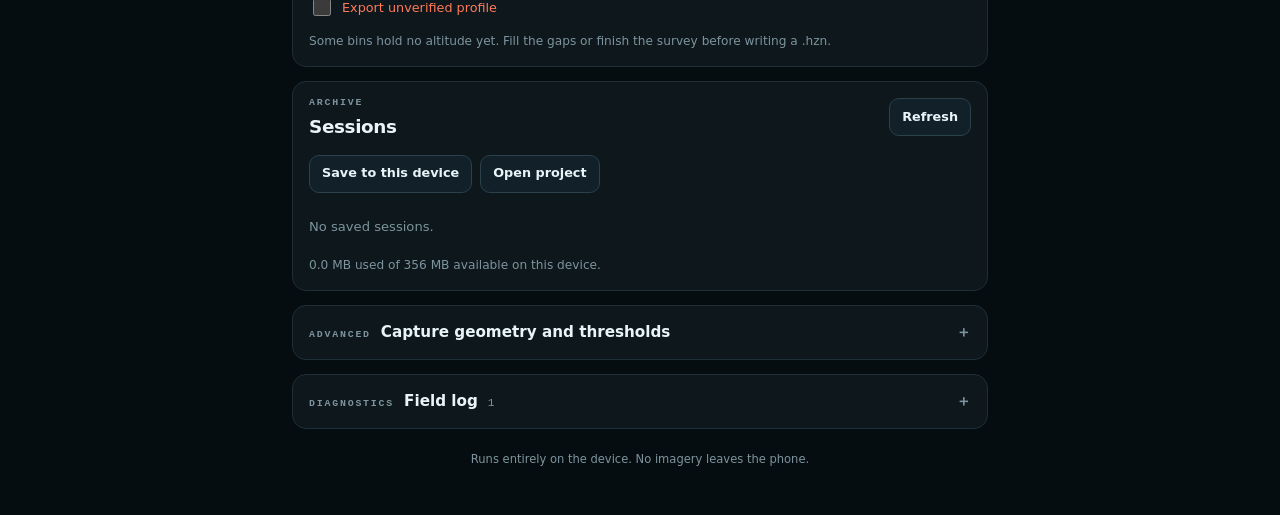
==== commit 996b386c: "more" ====
--- a/index.html
+++ b/index.html
@@ -10,7 +10,7 @@
      Bump it with VERSION in js/version.js; iPad Safari holds CSS aggressively
      and the resulting half-styled page looks like a broken build, not a stale
      one, which is a bad thing to be debugging in a field. -->
-<link rel="stylesheet" href="styles.css?v=0.26.0" />
+<link rel="stylesheet" href="styles.css?v=0.27.0" />
 <!-- BEGIN generated import map -->
 <!-- Generated by tools/build-importmap.mjs. Do not hand-edit: run the tool
      after bumping VERSION in js/version.js. Every module carries the query
@@ -18,38 +18,39 @@
 <script type="importmap">
 {
   "imports": {
-    "./js/build-progress.js": "./js/build-progress.js?v=0.26.0",
-    "./js/bundle.js": "./js/bundle.js?v=0.26.0",
-    "./js/calfigures.js": "./js/calfigures.js?v=0.26.0",
-    "./js/camera.js": "./js/camera.js?v=0.26.0",
-    "./js/capture-gaps.js": "./js/capture-gaps.js?v=0.26.0",
-    "./js/capture-policy.js": "./js/capture-policy.js?v=0.26.0",
-    "./js/column-plan.js": "./js/column-plan.js?v=0.26.0",
-    "./js/coverage-table.js": "./js/coverage-table.js?v=0.26.0",
-    "./js/coverage.js": "./js/coverage.js?v=0.26.0",
-    "./js/diagnostic-export.js": "./js/diagnostic-export.js?v=0.26.0",
-    "./js/dome-view.js": "./js/dome-view.js?v=0.26.0",
-    "./js/exporters.js": "./js/exporters.js?v=0.26.0",
-    "./js/focal-check.js": "./js/focal-check.js?v=0.26.0",
-    "./js/guidance.js": "./js/guidance.js?v=0.26.0",
-    "./js/guide.js": "./js/guide.js?v=0.26.0",
-    "./js/lens-store.js": "./js/lens-store.js?v=0.26.0",
-    "./js/lenscal.js": "./js/lenscal.js?v=0.26.0",
-    "./js/log.js": "./js/log.js?v=0.26.0",
-    "./js/main.js": "./js/main.js?v=0.26.0",
-    "./js/math3d.js": "./js/math3d.js?v=0.26.0",
-    "./js/orientation.js": "./js/orientation.js?v=0.26.0",
-    "./js/panorama-optimize.js": "./js/panorama-optimize.js?v=0.26.0",
-    "./js/panorama.js": "./js/panorama.js?v=0.26.0",
-    "./js/pipeline.js": "./js/pipeline.js?v=0.26.0",
-    "./js/preflight.js": "./js/preflight.js?v=0.26.0",
-    "./js/pyodide-stitch.js": "./js/pyodide-stitch.js?v=0.26.0",
-    "./js/render.js": "./js/render.js?v=0.26.0",
-    "./js/storage.js": "./js/storage.js?v=0.26.0",
-    "./js/survey-estimate.js": "./js/survey-estimate.js?v=0.26.0",
-    "./js/survey.js": "./js/survey.js?v=0.26.0",
-    "./js/version.js": "./js/version.js?v=0.26.0",
-    "./js/zip.js": "./js/zip.js?v=0.26.0"
+    "./js/build-profile.js": "./js/build-profile.js?v=0.27.0",
+    "./js/build-progress.js": "./js/build-progress.js?v=0.27.0",
+    "./js/bundle.js": "./js/bundle.js?v=0.27.0",
+    "./js/calfigures.js": "./js/calfigures.js?v=0.27.0",
+    "./js/camera.js": "./js/camera.js?v=0.27.0",
+    "./js/capture-gaps.js": "./js/capture-gaps.js?v=0.27.0",
+    "./js/capture-policy.js": "./js/capture-policy.js?v=0.27.0",
+    "./js/column-plan.js": "./js/column-plan.js?v=0.27.0",
+    "./js/coverage-table.js": "./js/coverage-table.js?v=0.27.0",
+    "./js/coverage.js": "./js/coverage.js?v=0.27.0",
+    "./js/diagnostic-export.js": "./js/diagnostic-export.js?v=0.27.0",
+    "./js/dome-view.js": "./js/dome-view.js?v=0.27.0",
+    "./js/exporters.js": "./js/exporters.js?v=0.27.0",
+    "./js/focal-check.js": "./js/focal-check.js?v=0.27.0",
+    "./js/guidance.js": "./js/guidance.js?v=0.27.0",
+    "./js/guide.js": "./js/guide.js?v=0.27.0",
+    "./js/lens-store.js": "./js/lens-store.js?v=0.27.0",
+    "./js/lenscal.js": "./js/lenscal.js?v=0.27.0",
+    "./js/log.js": "./js/log.js?v=0.27.0",
+    "./js/main.js": "./js/main.js?v=0.27.0",
+    "./js/math3d.js": "./js/math3d.js?v=0.27.0",
+    "./js/orientation.js": "./js/orientation.js?v=0.27.0",
+    "./js/panorama-optimize.js": "./js/panorama-optimize.js?v=0.27.0",
+    "./js/panorama.js": "./js/panorama.js?v=0.27.0",
+    "./js/pipeline.js": "./js/pipeline.js?v=0.27.0",
+    "./js/preflight.js": "./js/preflight.js?v=0.27.0",
+    "./js/pyodide-stitch.js": "./js/pyodide-stitch.js?v=0.27.0",
+    "./js/render.js": "./js/render.js?v=0.27.0",
+    "./js/storage.js": "./js/storage.js?v=0.27.0",
+    "./js/survey-estimate.js": "./js/survey-estimate.js?v=0.27.0",
+    "./js/survey.js": "./js/survey.js?v=0.27.0",
+    "./js/version.js": "./js/version.js?v=0.27.0",
+    "./js/zip.js": "./js/zip.js?v=0.27.0"
   }
 }
 </script>
@@ -512,6 +513,6 @@
      modules aggressively, and a device pairing new markup with a cached script
      fails in ways that look like a broken build rather than a stale one. Bump
      with VERSION in js/version.js. -->
-<script type="module" src="js/main.js?v=0.26.0"></script>
+<script type="module" src="js/main.js?v=0.27.0"></script>
 </body>
 </html>
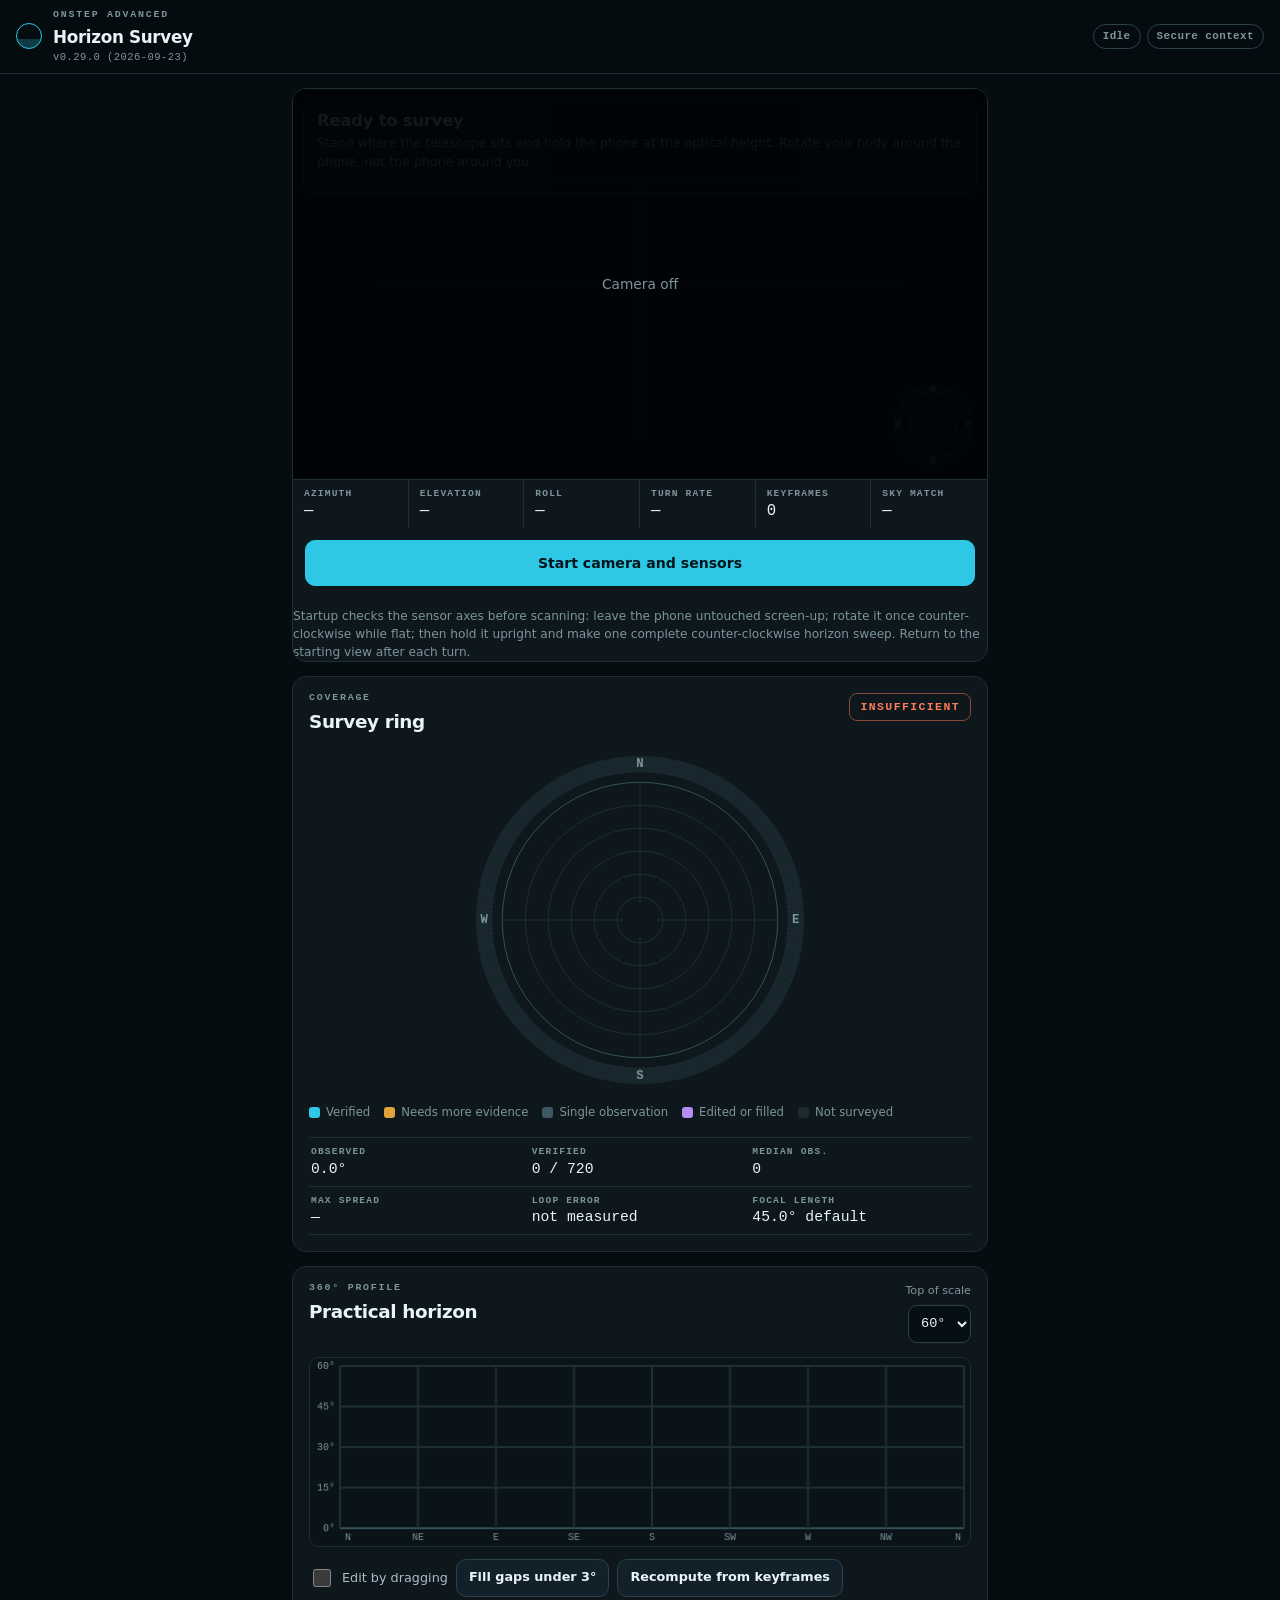
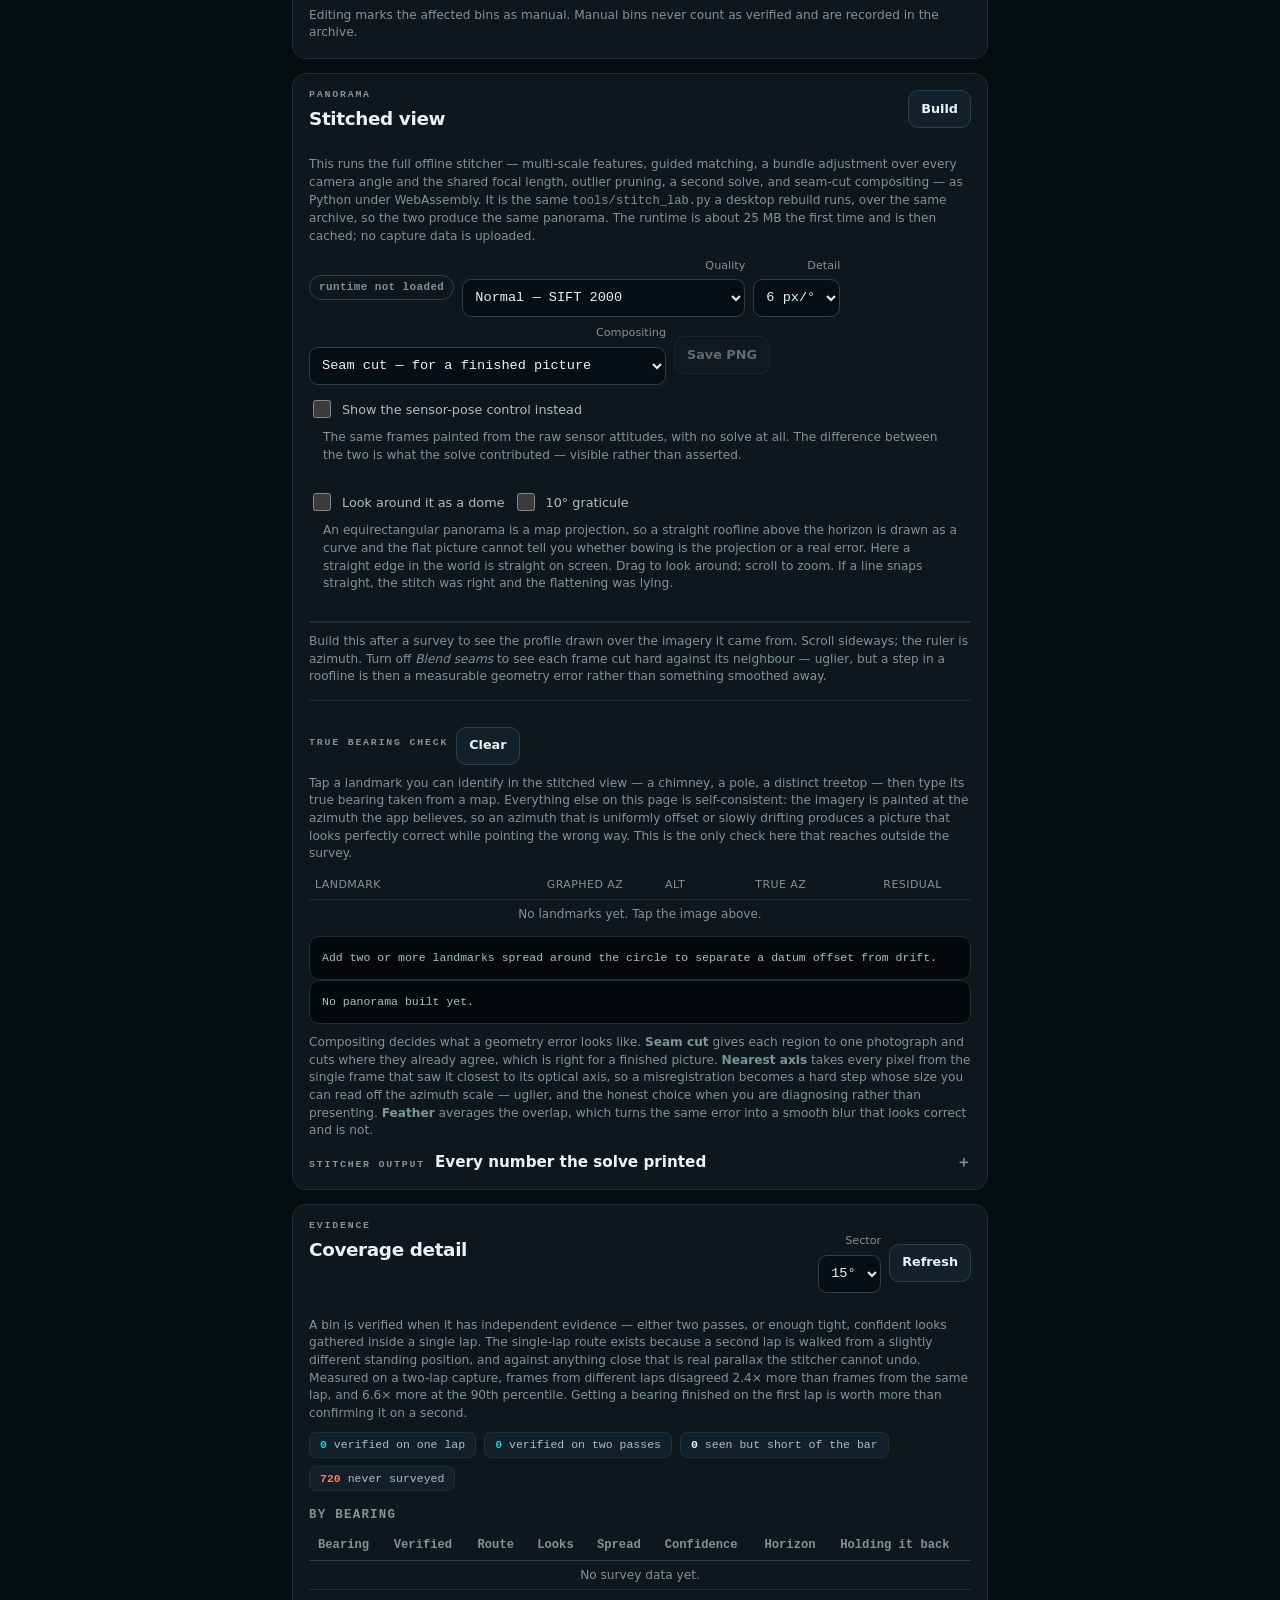
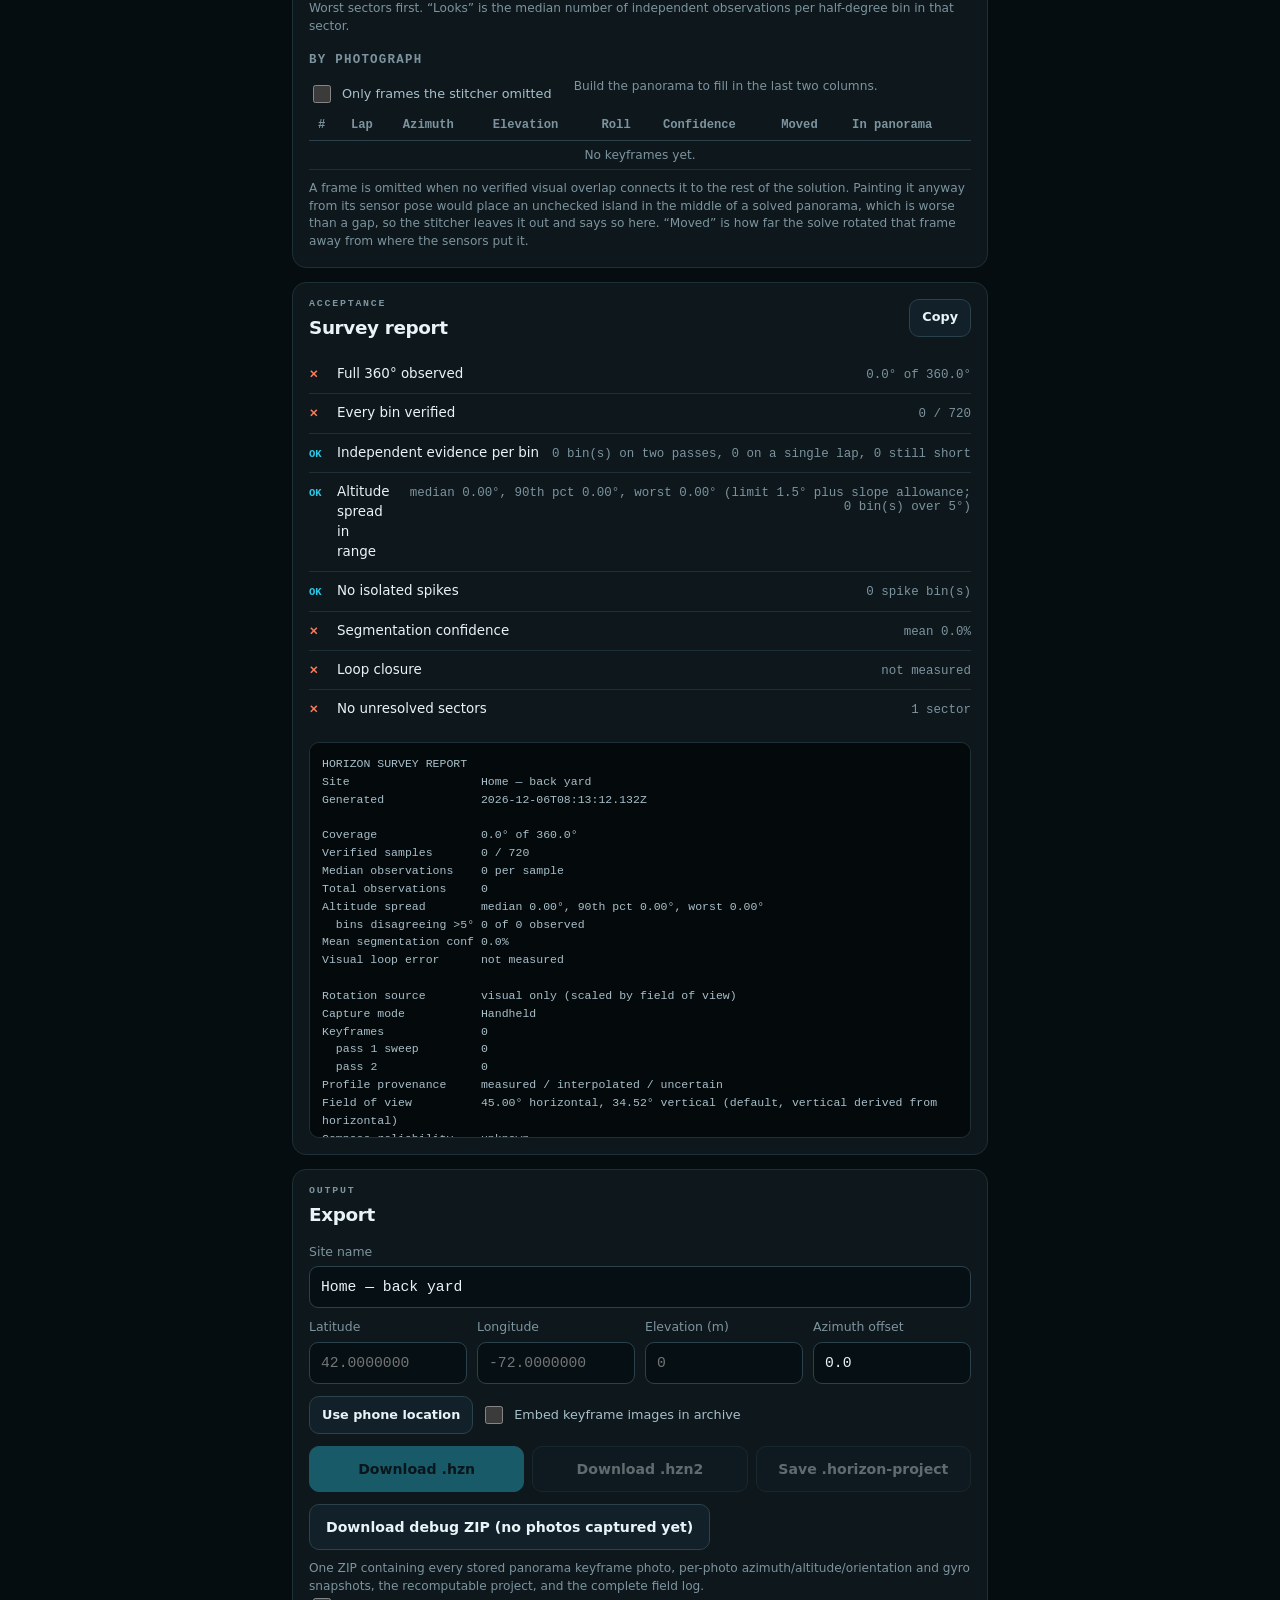
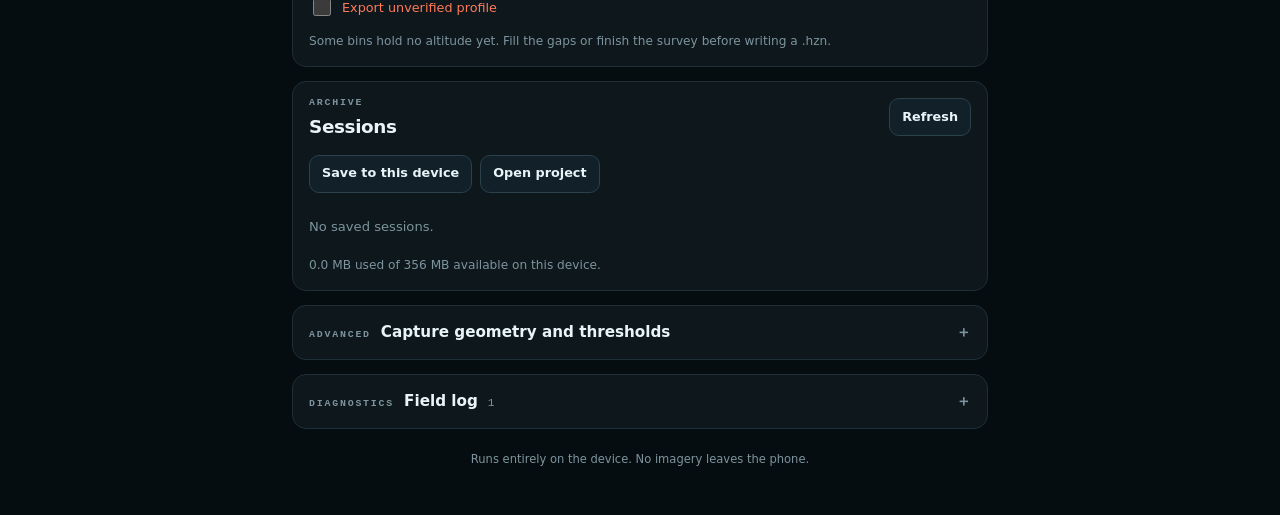
==== commit d5158b57: "more" ====
--- a/index.html
+++ b/index.html
@@ -10,7 +10,7 @@
      Bump it with VERSION in js/version.js; iPad Safari holds CSS aggressively
      and the resulting half-styled page looks like a broken build, not a stale
      one, which is a bad thing to be debugging in a field. -->
-<link rel="stylesheet" href="styles.css?v=0.27.0" />
+<link rel="stylesheet" href="styles.css?v=0.29.0" />
 <!-- BEGIN generated import map -->
 <!-- Generated by tools/build-importmap.mjs. Do not hand-edit: run the tool
      after bumping VERSION in js/version.js. Every module carries the query
@@ -18,39 +18,39 @@
 <script type="importmap">
 {
   "imports": {
-    "./js/build-profile.js": "./js/build-profile.js?v=0.27.0",
-    "./js/build-progress.js": "./js/build-progress.js?v=0.27.0",
-    "./js/bundle.js": "./js/bundle.js?v=0.27.0",
-    "./js/calfigures.js": "./js/calfigures.js?v=0.27.0",
-    "./js/camera.js": "./js/camera.js?v=0.27.0",
-    "./js/capture-gaps.js": "./js/capture-gaps.js?v=0.27.0",
-    "./js/capture-policy.js": "./js/capture-policy.js?v=0.27.0",
-    "./js/column-plan.js": "./js/column-plan.js?v=0.27.0",
-    "./js/coverage-table.js": "./js/coverage-table.js?v=0.27.0",
-    "./js/coverage.js": "./js/coverage.js?v=0.27.0",
-    "./js/diagnostic-export.js": "./js/diagnostic-export.js?v=0.27.0",
-    "./js/dome-view.js": "./js/dome-view.js?v=0.27.0",
-    "./js/exporters.js": "./js/exporters.js?v=0.27.0",
-    "./js/focal-check.js": "./js/focal-check.js?v=0.27.0",
-    "./js/guidance.js": "./js/guidance.js?v=0.27.0",
-    "./js/guide.js": "./js/guide.js?v=0.27.0",
-    "./js/lens-store.js": "./js/lens-store.js?v=0.27.0",
-    "./js/lenscal.js": "./js/lenscal.js?v=0.27.0",
-    "./js/log.js": "./js/log.js?v=0.27.0",
-    "./js/main.js": "./js/main.js?v=0.27.0",
-    "./js/math3d.js": "./js/math3d.js?v=0.27.0",
-    "./js/orientation.js": "./js/orientation.js?v=0.27.0",
-    "./js/panorama-optimize.js": "./js/panorama-optimize.js?v=0.27.0",
-    "./js/panorama.js": "./js/panorama.js?v=0.27.0",
-    "./js/pipeline.js": "./js/pipeline.js?v=0.27.0",
-    "./js/preflight.js": "./js/preflight.js?v=0.27.0",
-    "./js/pyodide-stitch.js": "./js/pyodide-stitch.js?v=0.27.0",
-    "./js/render.js": "./js/render.js?v=0.27.0",
-    "./js/storage.js": "./js/storage.js?v=0.27.0",
-    "./js/survey-estimate.js": "./js/survey-estimate.js?v=0.27.0",
-    "./js/survey.js": "./js/survey.js?v=0.27.0",
-    "./js/version.js": "./js/version.js?v=0.27.0",
-    "./js/zip.js": "./js/zip.js?v=0.27.0"
+    "./js/build-profile.js": "./js/build-profile.js?v=0.29.0",
+    "./js/build-progress.js": "./js/build-progress.js?v=0.29.0",
+    "./js/bundle.js": "./js/bundle.js?v=0.29.0",
+    "./js/calfigures.js": "./js/calfigures.js?v=0.29.0",
+    "./js/camera.js": "./js/camera.js?v=0.29.0",
+    "./js/capture-gaps.js": "./js/capture-gaps.js?v=0.29.0",
+    "./js/capture-policy.js": "./js/capture-policy.js?v=0.29.0",
+    "./js/column-plan.js": "./js/column-plan.js?v=0.29.0",
+    "./js/coverage-table.js": "./js/coverage-table.js?v=0.29.0",
+    "./js/coverage.js": "./js/coverage.js?v=0.29.0",
+    "./js/diagnostic-export.js": "./js/diagnostic-export.js?v=0.29.0",
+    "./js/dome-view.js": "./js/dome-view.js?v=0.29.0",
+    "./js/exporters.js": "./js/exporters.js?v=0.29.0",
+    "./js/focal-check.js": "./js/focal-check.js?v=0.29.0",
+    "./js/guidance.js": "./js/guidance.js?v=0.29.0",
+    "./js/guide.js": "./js/guide.js?v=0.29.0",
+    "./js/lens-store.js": "./js/lens-store.js?v=0.29.0",
+    "./js/lenscal.js": "./js/lenscal.js?v=0.29.0",
+    "./js/log.js": "./js/log.js?v=0.29.0",
+    "./js/main.js": "./js/main.js?v=0.29.0",
+    "./js/math3d.js": "./js/math3d.js?v=0.29.0",
+    "./js/orientation.js": "./js/orientation.js?v=0.29.0",
+    "./js/panorama-optimize.js": "./js/panorama-optimize.js?v=0.29.0",
+    "./js/panorama.js": "./js/panorama.js?v=0.29.0",
+    "./js/pipeline.js": "./js/pipeline.js?v=0.29.0",
+    "./js/preflight.js": "./js/preflight.js?v=0.29.0",
+    "./js/pyodide-stitch.js": "./js/pyodide-stitch.js?v=0.29.0",
+    "./js/render.js": "./js/render.js?v=0.29.0",
+    "./js/storage.js": "./js/storage.js?v=0.29.0",
+    "./js/survey-estimate.js": "./js/survey-estimate.js?v=0.29.0",
+    "./js/survey.js": "./js/survey.js?v=0.29.0",
+    "./js/version.js": "./js/version.js?v=0.29.0",
+    "./js/zip.js": "./js/zip.js?v=0.29.0"
   }
 }
 </script>
@@ -248,9 +248,24 @@
     was 36% worse.</p>
   </div>
 
+  <!-- Two bars, because they answer two different questions. The overall one
+       says how much of the build is left; the stage one says whether THIS piece
+       of work is moving, which is what tells an operator it has not hung. The
+       percentage carries three decimals on purpose: at four fifths of a build
+       spent in one stage, a whole-number readout can sit unchanged for half a
+       minute, and a figure that never moves is the thing being complained
+       about. -->
   <div class="build-progress" id="buildProgress" hidden>
-    <p class="build-progress-label"><span id="buildStage">Preparing…</span><span id="buildEta"></span></p>
+    <p class="build-progress-label">
+      <span id="buildStage">Preparing…</span>
+      <span id="buildPercent" class="build-percent">0.000%</span>
+      <span id="buildEta"></span>
+    </p>
     <div class="directive-bar"><i id="buildBar"></i></div>
+    <p class="build-progress-label build-substage">
+      <span id="buildStageDetail"></span><span id="buildStageEta"></span>
+    </p>
+    <div class="directive-bar"><i id="buildStageBar"></i></div>
     <p class="hint" id="buildNote">The camera and sensors are paused. You can put the phone down — this runs on its own.</p>
   </div>
 
@@ -513,6 +528,6 @@
      modules aggressively, and a device pairing new markup with a cached script
      fails in ways that look like a broken build rather than a stale one. Bump
      with VERSION in js/version.js. -->
-<script type="module" src="js/main.js?v=0.27.0"></script>
+<script type="module" src="js/main.js?v=0.29.0"></script>
 </body>
 </html>
--- a/styles.css
+++ b/styles.css
@@ -437,6 +437,21 @@
 }
 .build-progress-label #buildEta { color: var(--signal); white-space: nowrap; }
 .build-progress .directive-bar { margin-top: 4px; }
+/* The percentage is the thing the eye returns to, so it gets a fixed width and
+   tabular figures: a readout whose digits shuffle sideways as they change is
+   harder to read as "moving" than one that ticks in place. */
+.build-percent {
+  font-variant-numeric: tabular-nums;
+  font-feature-settings: 'tnum' 1;
+  color: var(--signal);
+  margin-left: auto;
+  padding: 0 8px;
+}
+.build-substage { margin-top: 7px; opacity: .72; font-size: 11px; }
+.build-substage #buildStageEta { color: var(--signal); white-space: nowrap; }
+/* The stage bar is quieter than the overall one: it is a liveness indicator,
+   not the headline. */
+.build-progress #buildStageBar { background: var(--rule-strong, var(--signal)); opacity: .55; }
 #buildNote { margin-top: 6px; }
 
 /* ------------------------------------------------------------- stitch verdict
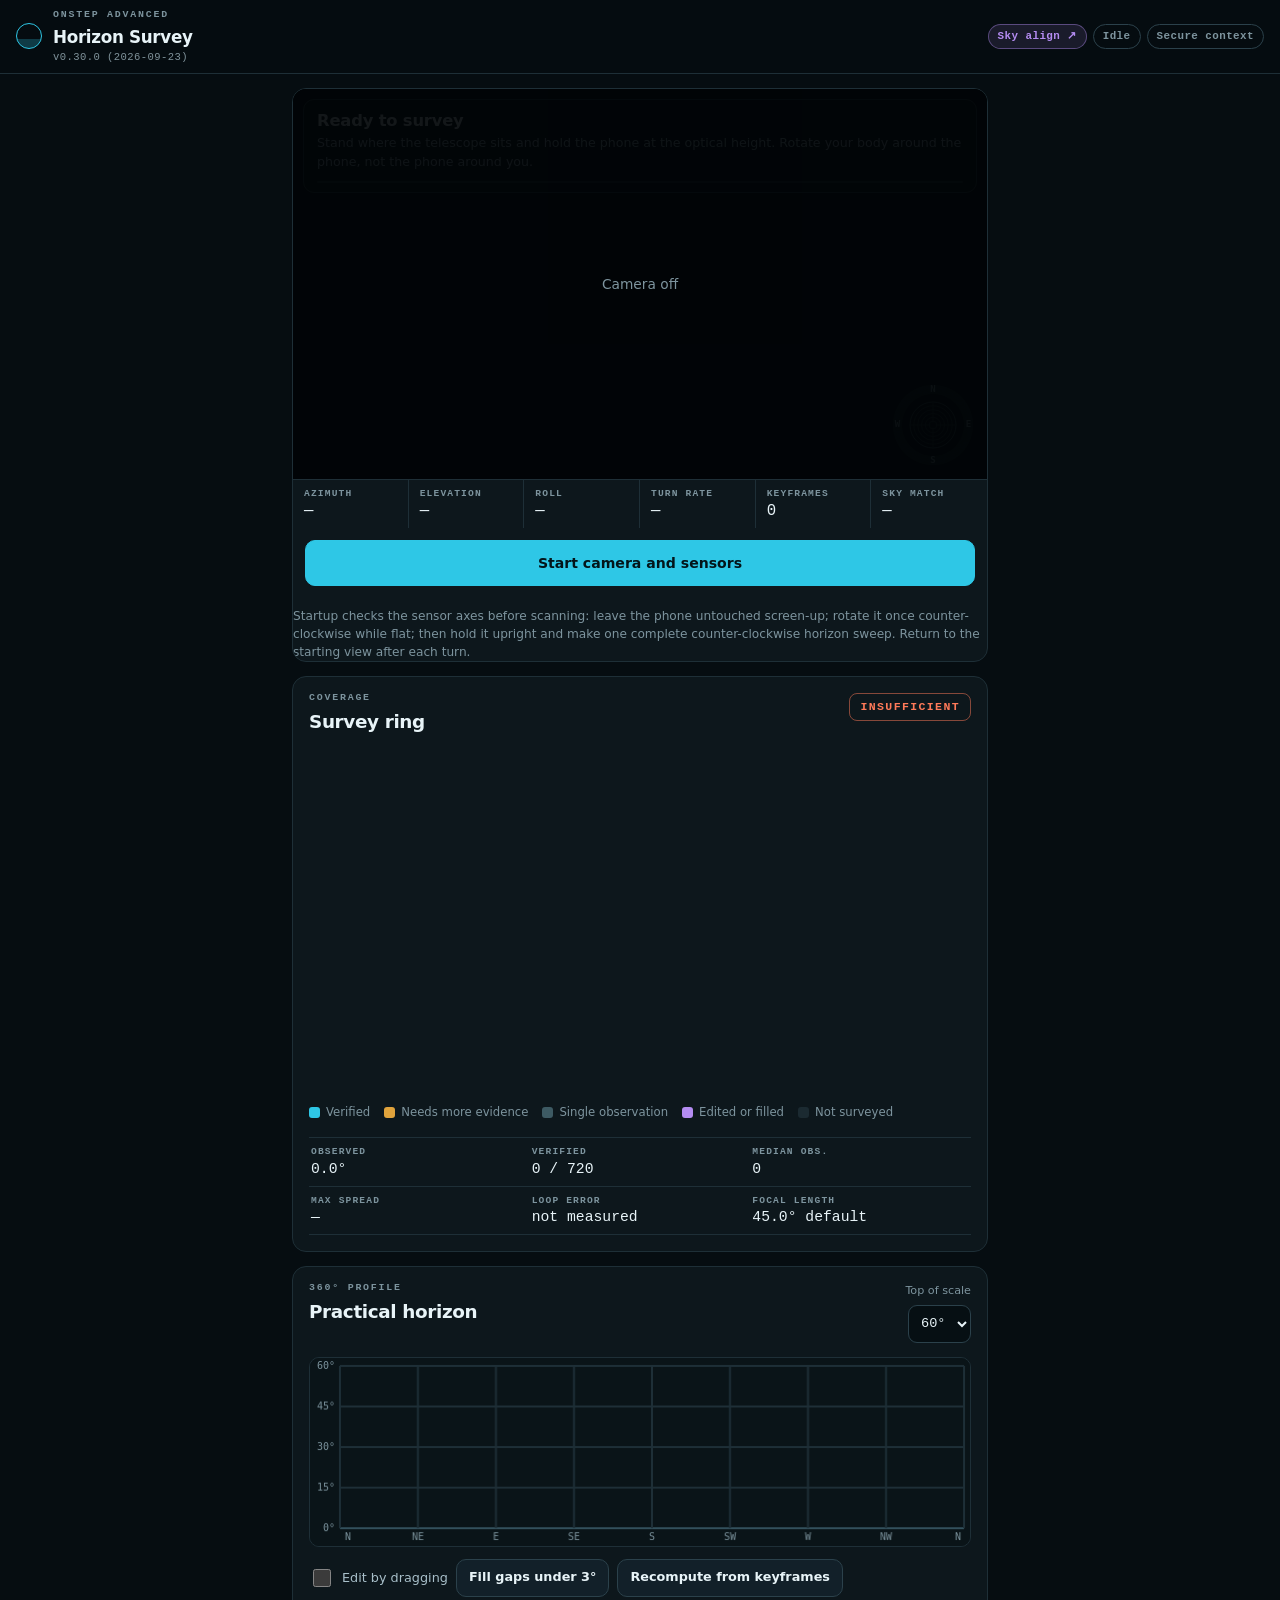
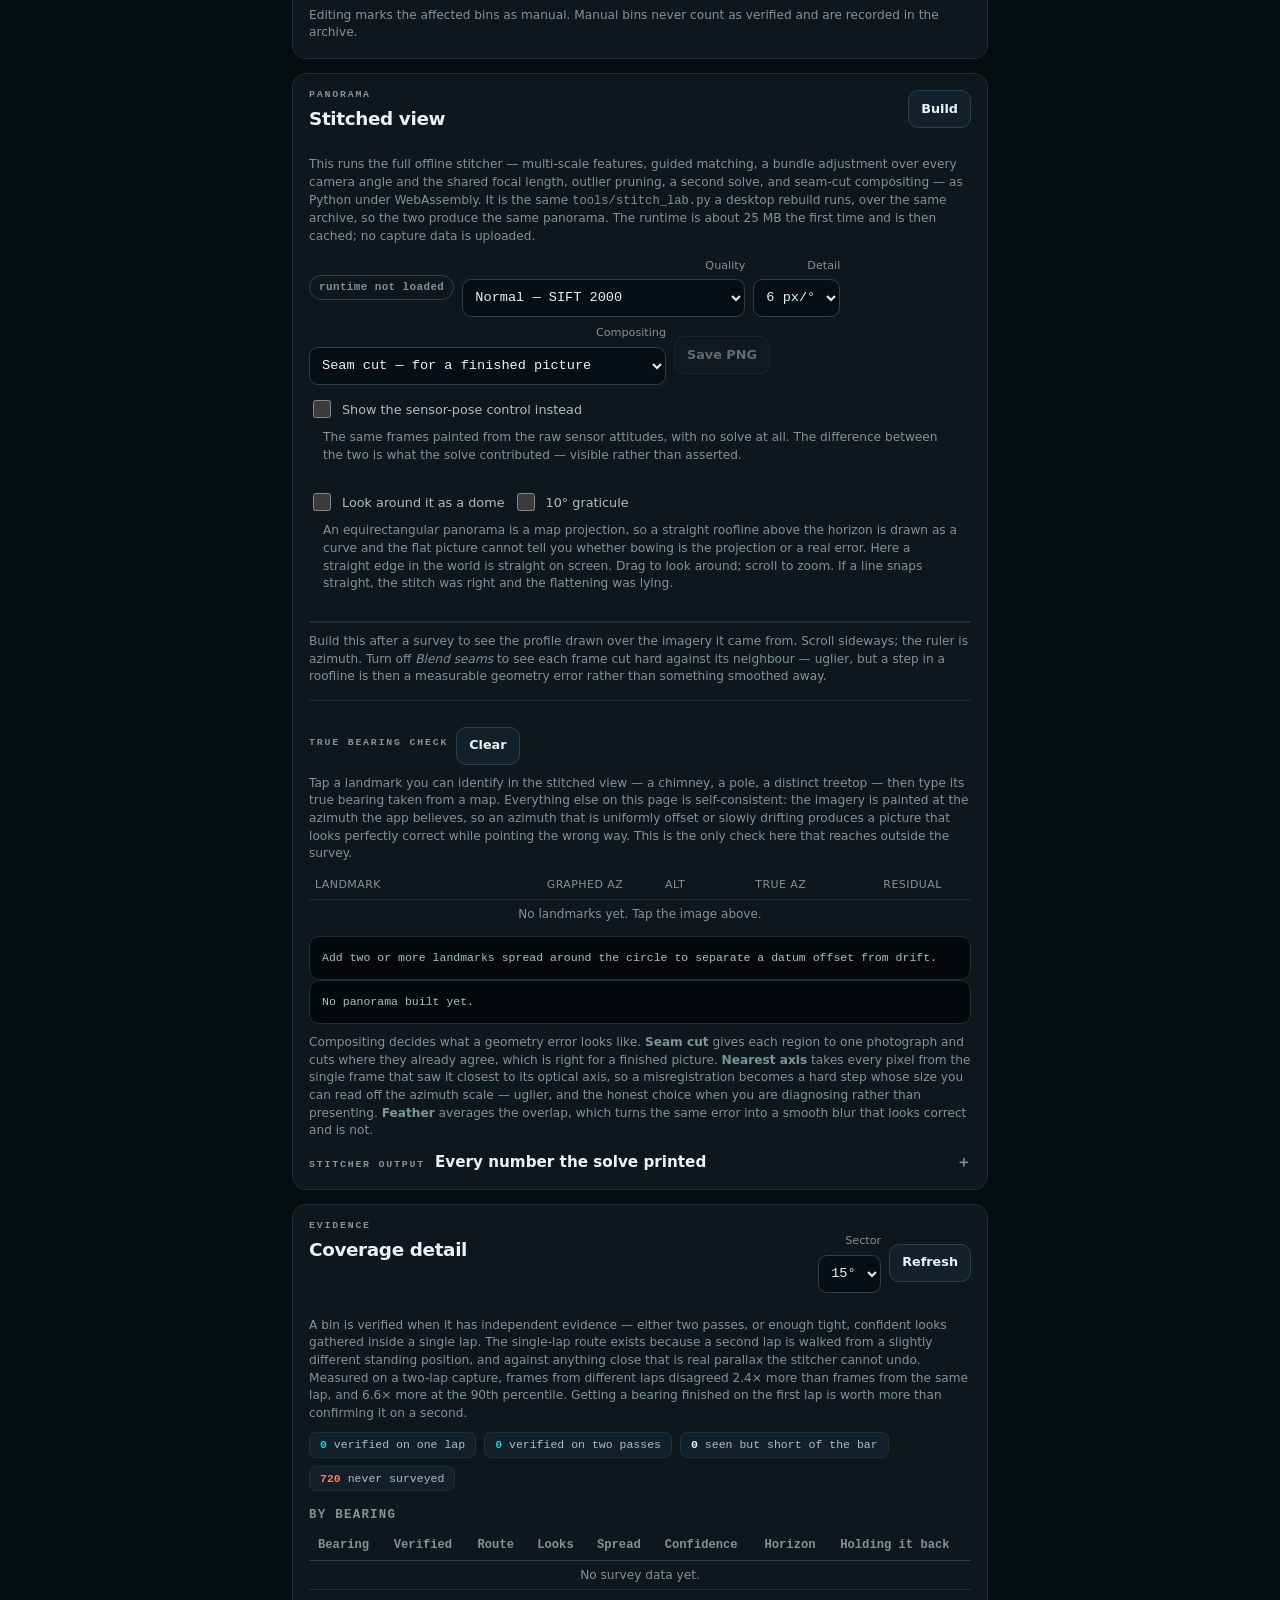
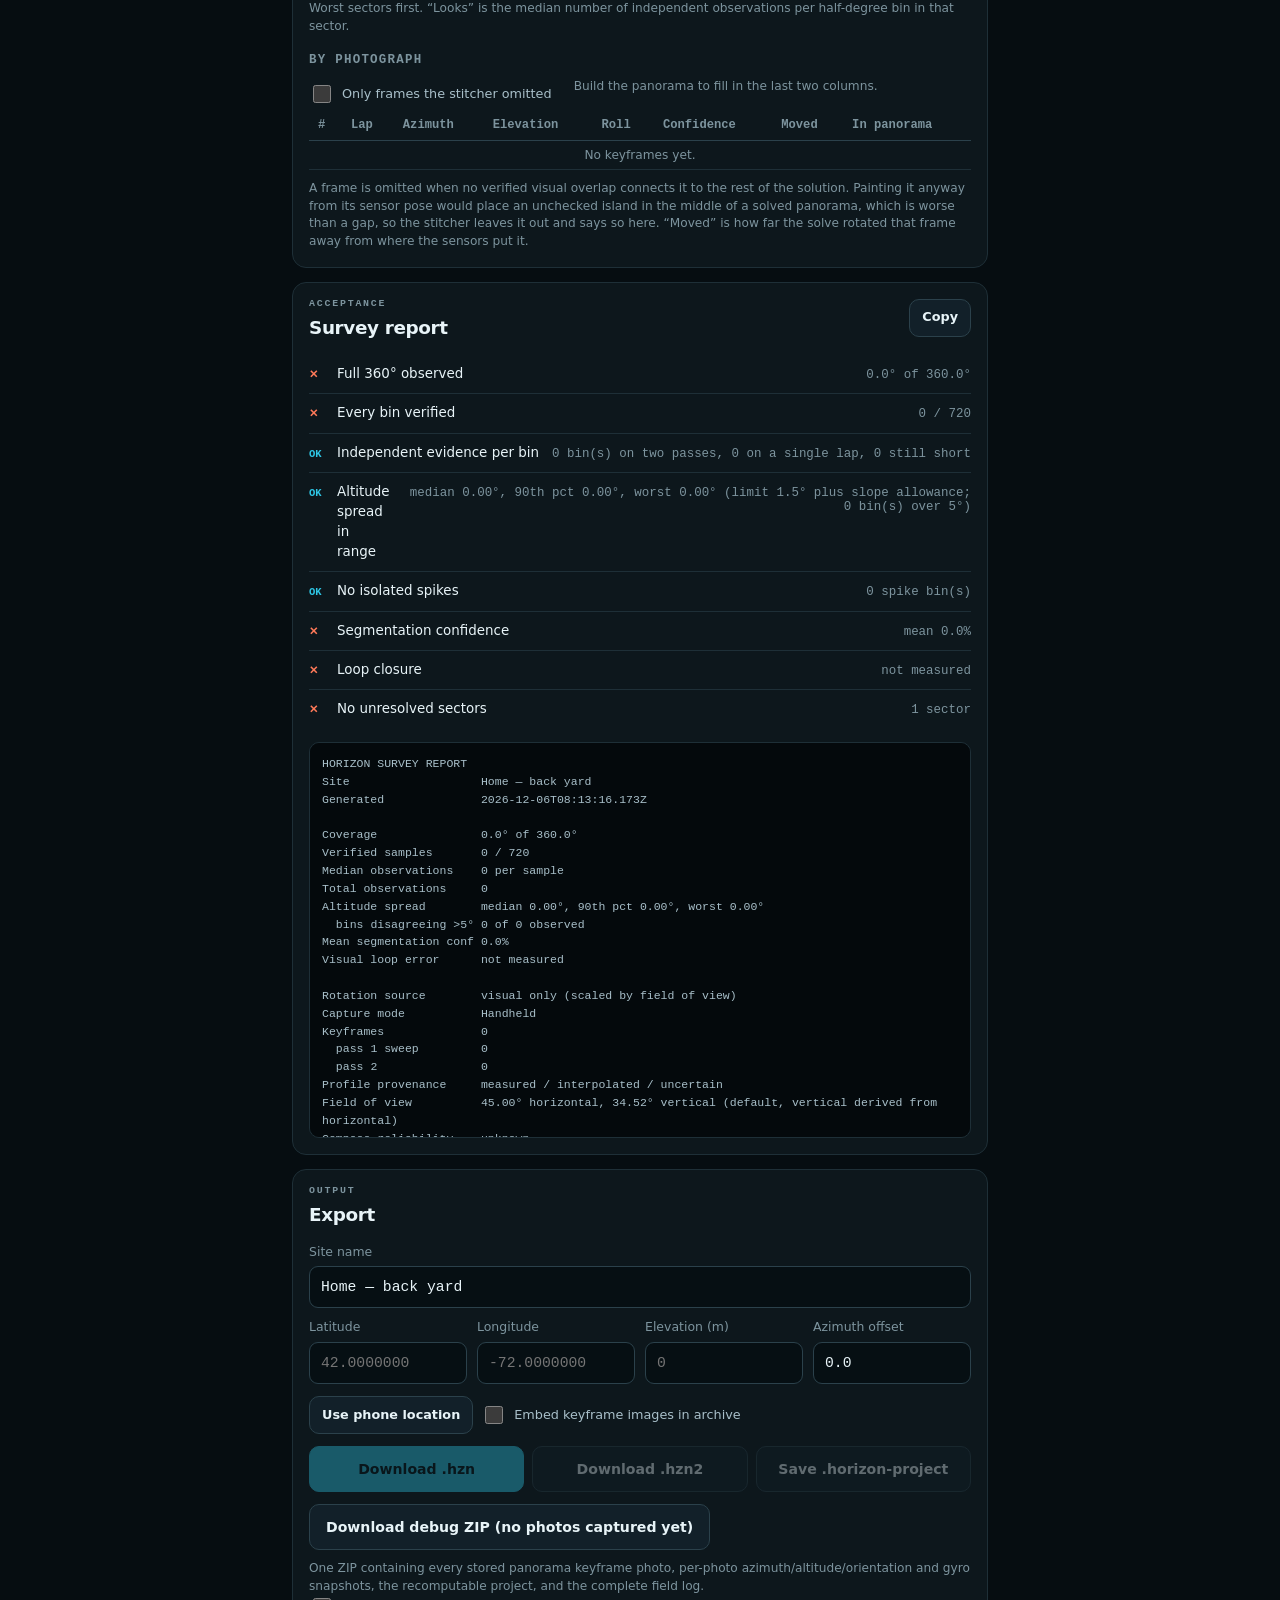
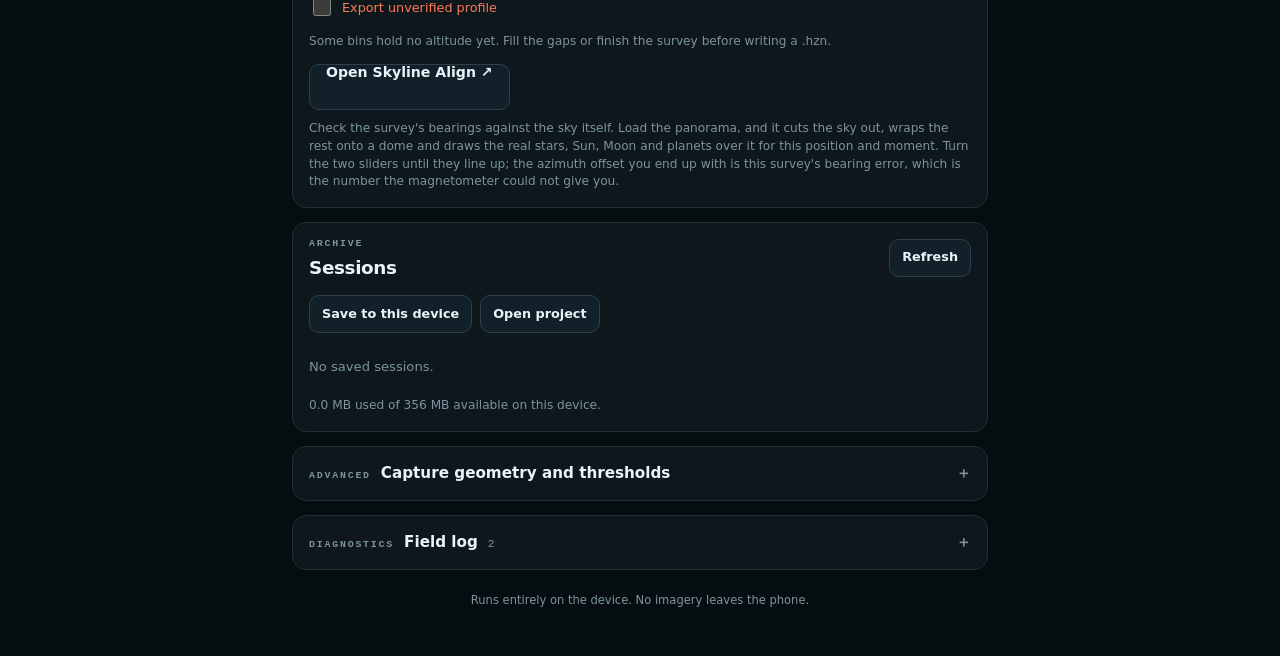
==== commit f04ec750: "sky align" ====
--- a/index.html
+++ b/index.html
@@ -10,7 +10,7 @@
      Bump it with VERSION in js/version.js; iPad Safari holds CSS aggressively
      and the resulting half-styled page looks like a broken build, not a stale
      one, which is a bad thing to be debugging in a field. -->
-<link rel="stylesheet" href="styles.css?v=0.29.0" />
+<link rel="stylesheet" href="styles.css?v=0.30.0" />
 <!-- BEGIN generated import map -->
 <!-- Generated by tools/build-importmap.mjs. Do not hand-edit: run the tool
      after bumping VERSION in js/version.js. Every module carries the query
@@ -18,39 +18,39 @@
 <script type="importmap">
 {
   "imports": {
-    "./js/build-profile.js": "./js/build-profile.js?v=0.29.0",
-    "./js/build-progress.js": "./js/build-progress.js?v=0.29.0",
-    "./js/bundle.js": "./js/bundle.js?v=0.29.0",
-    "./js/calfigures.js": "./js/calfigures.js?v=0.29.0",
-    "./js/camera.js": "./js/camera.js?v=0.29.0",
-    "./js/capture-gaps.js": "./js/capture-gaps.js?v=0.29.0",
-    "./js/capture-policy.js": "./js/capture-policy.js?v=0.29.0",
-    "./js/column-plan.js": "./js/column-plan.js?v=0.29.0",
-    "./js/coverage-table.js": "./js/coverage-table.js?v=0.29.0",
-    "./js/coverage.js": "./js/coverage.js?v=0.29.0",
-    "./js/diagnostic-export.js": "./js/diagnostic-export.js?v=0.29.0",
-    "./js/dome-view.js": "./js/dome-view.js?v=0.29.0",
-    "./js/exporters.js": "./js/exporters.js?v=0.29.0",
-    "./js/focal-check.js": "./js/focal-check.js?v=0.29.0",
-    "./js/guidance.js": "./js/guidance.js?v=0.29.0",
-    "./js/guide.js": "./js/guide.js?v=0.29.0",
-    "./js/lens-store.js": "./js/lens-store.js?v=0.29.0",
-    "./js/lenscal.js": "./js/lenscal.js?v=0.29.0",
-    "./js/log.js": "./js/log.js?v=0.29.0",
-    "./js/main.js": "./js/main.js?v=0.29.0",
-    "./js/math3d.js": "./js/math3d.js?v=0.29.0",
-    "./js/orientation.js": "./js/orientation.js?v=0.29.0",
-    "./js/panorama-optimize.js": "./js/panorama-optimize.js?v=0.29.0",
-    "./js/panorama.js": "./js/panorama.js?v=0.29.0",
-    "./js/pipeline.js": "./js/pipeline.js?v=0.29.0",
-    "./js/preflight.js": "./js/preflight.js?v=0.29.0",
-    "./js/pyodide-stitch.js": "./js/pyodide-stitch.js?v=0.29.0",
-    "./js/render.js": "./js/render.js?v=0.29.0",
-    "./js/storage.js": "./js/storage.js?v=0.29.0",
-    "./js/survey-estimate.js": "./js/survey-estimate.js?v=0.29.0",
-    "./js/survey.js": "./js/survey.js?v=0.29.0",
-    "./js/version.js": "./js/version.js?v=0.29.0",
-    "./js/zip.js": "./js/zip.js?v=0.29.0"
+    "./js/build-profile.js": "./js/build-profile.js?v=0.30.0",
+    "./js/build-progress.js": "./js/build-progress.js?v=0.30.0",
+    "./js/bundle.js": "./js/bundle.js?v=0.30.0",
+    "./js/calfigures.js": "./js/calfigures.js?v=0.30.0",
+    "./js/camera.js": "./js/camera.js?v=0.30.0",
+    "./js/capture-gaps.js": "./js/capture-gaps.js?v=0.30.0",
+    "./js/capture-policy.js": "./js/capture-policy.js?v=0.30.0",
+    "./js/column-plan.js": "./js/column-plan.js?v=0.30.0",
+    "./js/coverage-table.js": "./js/coverage-table.js?v=0.30.0",
+    "./js/coverage.js": "./js/coverage.js?v=0.30.0",
+    "./js/diagnostic-export.js": "./js/diagnostic-export.js?v=0.30.0",
+    "./js/dome-view.js": "./js/dome-view.js?v=0.30.0",
+    "./js/exporters.js": "./js/exporters.js?v=0.30.0",
+    "./js/focal-check.js": "./js/focal-check.js?v=0.30.0",
+    "./js/guidance.js": "./js/guidance.js?v=0.30.0",
+    "./js/guide.js": "./js/guide.js?v=0.30.0",
+    "./js/lens-store.js": "./js/lens-store.js?v=0.30.0",
+    "./js/lenscal.js": "./js/lenscal.js?v=0.30.0",
+    "./js/log.js": "./js/log.js?v=0.30.0",
+    "./js/main.js": "./js/main.js?v=0.30.0",
+    "./js/math3d.js": "./js/math3d.js?v=0.30.0",
+    "./js/orientation.js": "./js/orientation.js?v=0.30.0",
+    "./js/panorama-optimize.js": "./js/panorama-optimize.js?v=0.30.0",
+    "./js/panorama.js": "./js/panorama.js?v=0.30.0",
+    "./js/pipeline.js": "./js/pipeline.js?v=0.30.0",
+    "./js/preflight.js": "./js/preflight.js?v=0.30.0",
+    "./js/pyodide-stitch.js": "./js/pyodide-stitch.js?v=0.30.0",
+    "./js/render.js": "./js/render.js?v=0.30.0",
+    "./js/storage.js": "./js/storage.js?v=0.30.0",
+    "./js/survey-estimate.js": "./js/survey-estimate.js?v=0.30.0",
+    "./js/survey.js": "./js/survey.js?v=0.30.0",
+    "./js/version.js": "./js/version.js?v=0.30.0",
+    "./js/zip.js": "./js/zip.js?v=0.30.0"
   }
 }
 </script>
@@ -68,6 +68,19 @@
     </div>
   </div>
   <div class="bar-state">
+    <!--
+      In the header because the header is sticky, and this was previously only
+      at the bottom of the Export card — four hundred lines down a page that is
+      mostly scrolled past. A tool nobody can find is a tool nobody uses.
+
+      A link and a new tab, not a view in this page: it is used OUTSIDE, at
+      night, next to the real sky, and it must not be able to disturb a survey
+      that is part way through. It shares no state with this page and reads only
+      the files it is handed.
+    -->
+    <a id="skyAlignLink" class="chip link" href="sky/skyline-align.html"
+       target="_blank" rel="noopener"
+       title="Check this survey's bearings against the real sky">Sky align ↗</a>
     <span id="phaseChip" class="chip">Idle</span>
     <span id="contextChip" class="chip quiet">Checking…</span>
   </div>
@@ -422,6 +435,23 @@
 
   <label class="toggle danger"><input type="checkbox" id="forceExport" /> <span>Export unverified profile</span></label>
   <p class="hint" id="exportHint">The controller format cannot represent a missing sample, so an incomplete survey would silently become a 0° horizon. Finish the survey or tick the override.</p>
+
+  <!--
+    A separate page, and a separate tab on purpose. It is used OUTSIDE, at
+    night, alongside the real sky, and it must not be able to disturb a survey
+    that is part way through — so it shares no state with this page and reads
+    only the files you hand it.
+  -->
+  <div class="row" style="margin-top:14px">
+    <a class="btn" href="sky/skyline-align.html" target="_blank" rel="noopener"
+       style="text-align:center;text-decoration:none;display:block">Open Skyline Align ↗</a>
+  </div>
+  <p class="hint">Check the survey's bearings against the sky itself. Load the
+    panorama, and it cuts the sky out, wraps the rest onto a dome and draws the
+    real stars, Sun, Moon and planets over it for this position and moment. Turn
+    the two sliders until they line up; the azimuth offset you end up with is
+    this survey's bearing error, which is the number the magnetometer could not
+    give you.</p>
 </section>
 
 <!-- ------------------------------------------------------------- sessions -->
@@ -528,6 +558,6 @@
      modules aggressively, and a device pairing new markup with a cached script
      fails in ways that look like a broken build rather than a stale one. Bump
      with VERSION in js/version.js. -->
-<script type="module" src="js/main.js?v=0.29.0"></script>
+<script type="module" src="js/main.js?v=0.30.0"></script>
 </body>
 </html>
--- a/styles.css
+++ b/styles.css
@@ -66,6 +66,14 @@
   border-bottom: 1px solid var(--rule);
 }
 .bar-id { display: flex; align-items: center; gap: 11px; }
+/* The title does not wrap; the chips beside it do.
+   MEASURED at 375x812 when the Sky align link was added. Three chips instead of
+   two squeezed "Horizon Survey" onto two lines and pushed the header to 119px —
+   on the phone this app is actually used on, a third of the usable height gone
+   to a title that already fitted. Letting the title hold its line and the chips
+   take a second row instead gives an 84px header, SHORTER than the two-chip
+   version it replaced. */
+.bar-id h1 { white-space: nowrap; }
 .mark {
   width: 26px; height: 26px; border-radius: 50%;
   border: 1.5px solid var(--signal);
@@ -89,6 +97,22 @@
 .chip.quiet { color: var(--ink-3); background: transparent; }
 .chip.warn  { color: var(--amber); background: rgba(224,163,60,.12); border-color: rgba(224,163,60,.4); }
 .chip.bad   { color: var(--coral); background: rgba(255,122,89,.12); border-color: rgba(255,122,89,.4); }
+
+/* A chip that GOES somewhere, rather than one that reports something.
+   Every other chip in this bar is a readout, so this one has to look like it
+   can be pressed without shouting over the state it sits beside: the violet
+   says "not a status", and the border brightening on hover and focus says
+   "a control". Focus is visible because this is the only keyboard-reachable
+   thing in the header. */
+a.chip.link {
+  color: var(--violet);
+  background: rgba(180, 140, 242, 0.12);
+  border-color: rgba(180, 140, 242, 0.42);
+  text-decoration: none;
+  transition: border-color 120ms ease, background 120ms ease;
+}
+a.chip.link:hover { border-color: var(--violet); background: rgba(180, 140, 242, 0.2); }
+a.chip.link:focus-visible { outline: 2px solid var(--violet); outline-offset: 2px; }
 
 /* ----------------------------------------------------------------- layout */
 
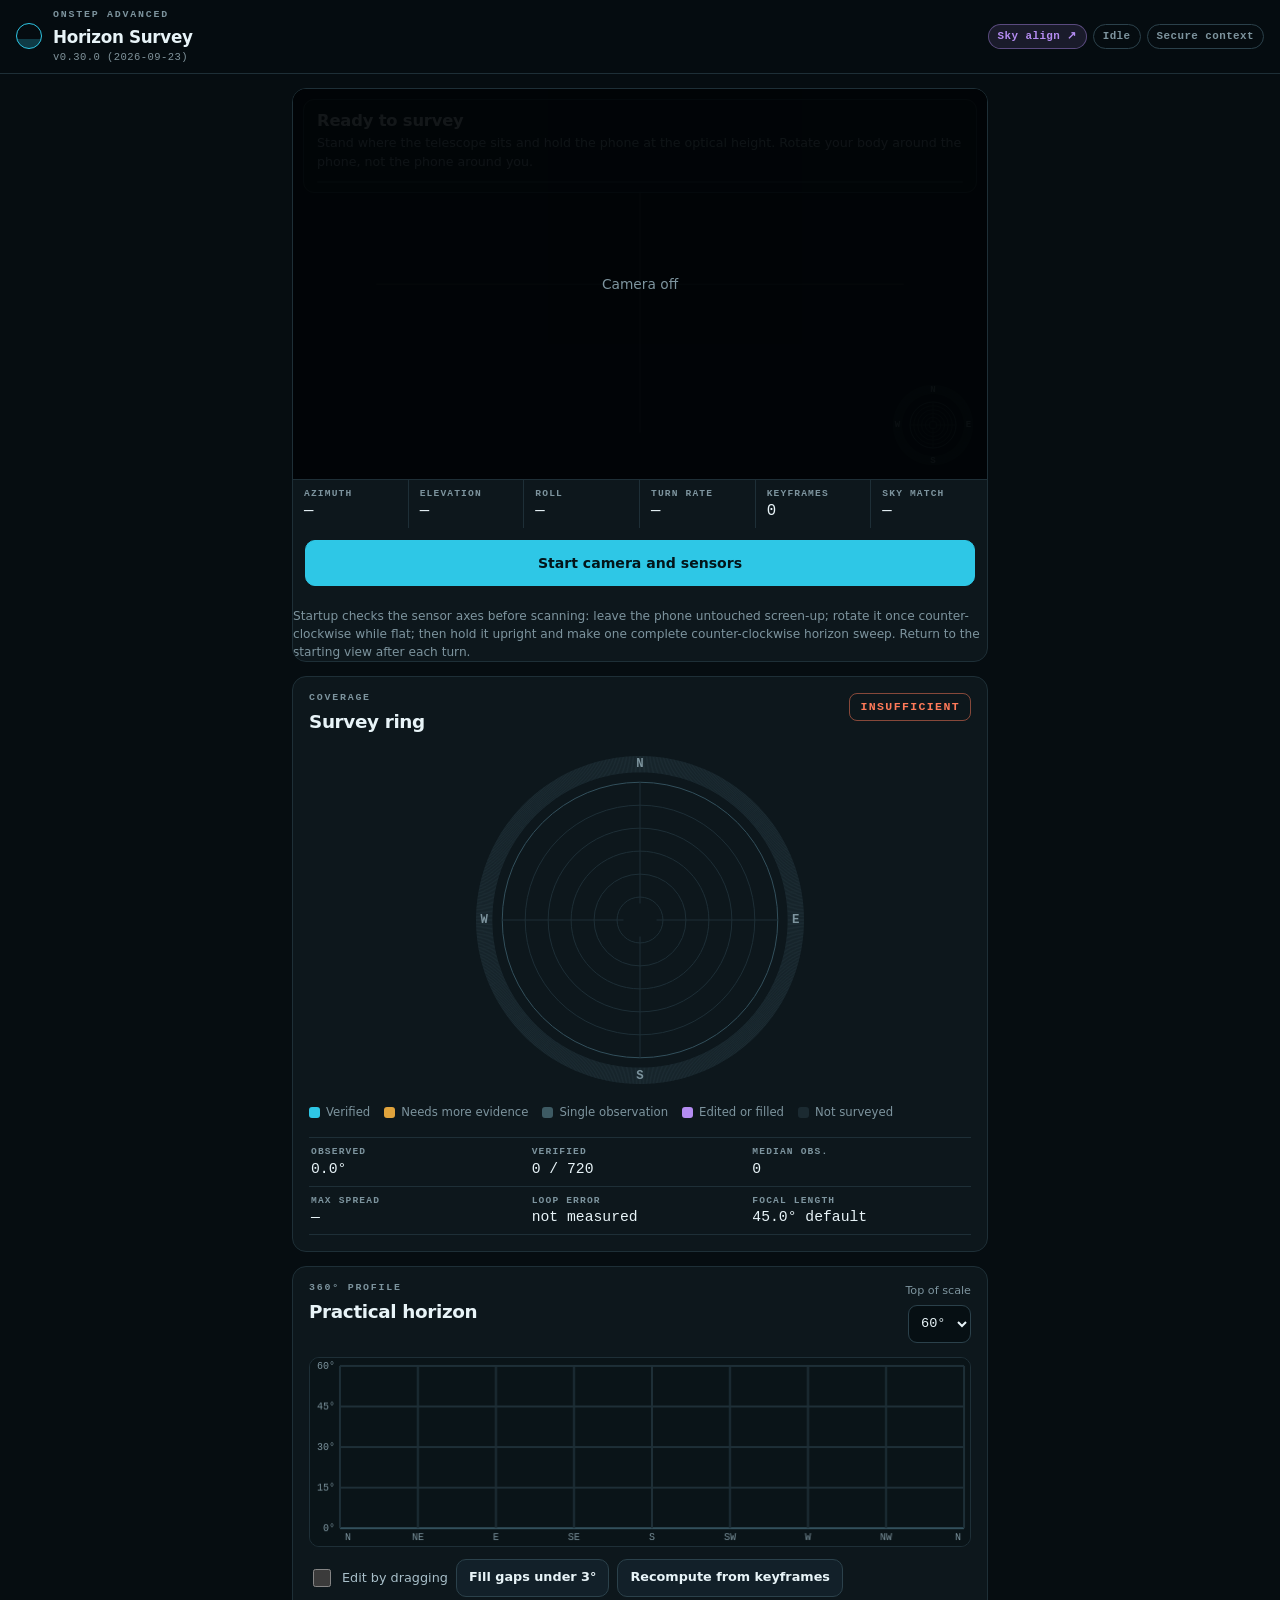
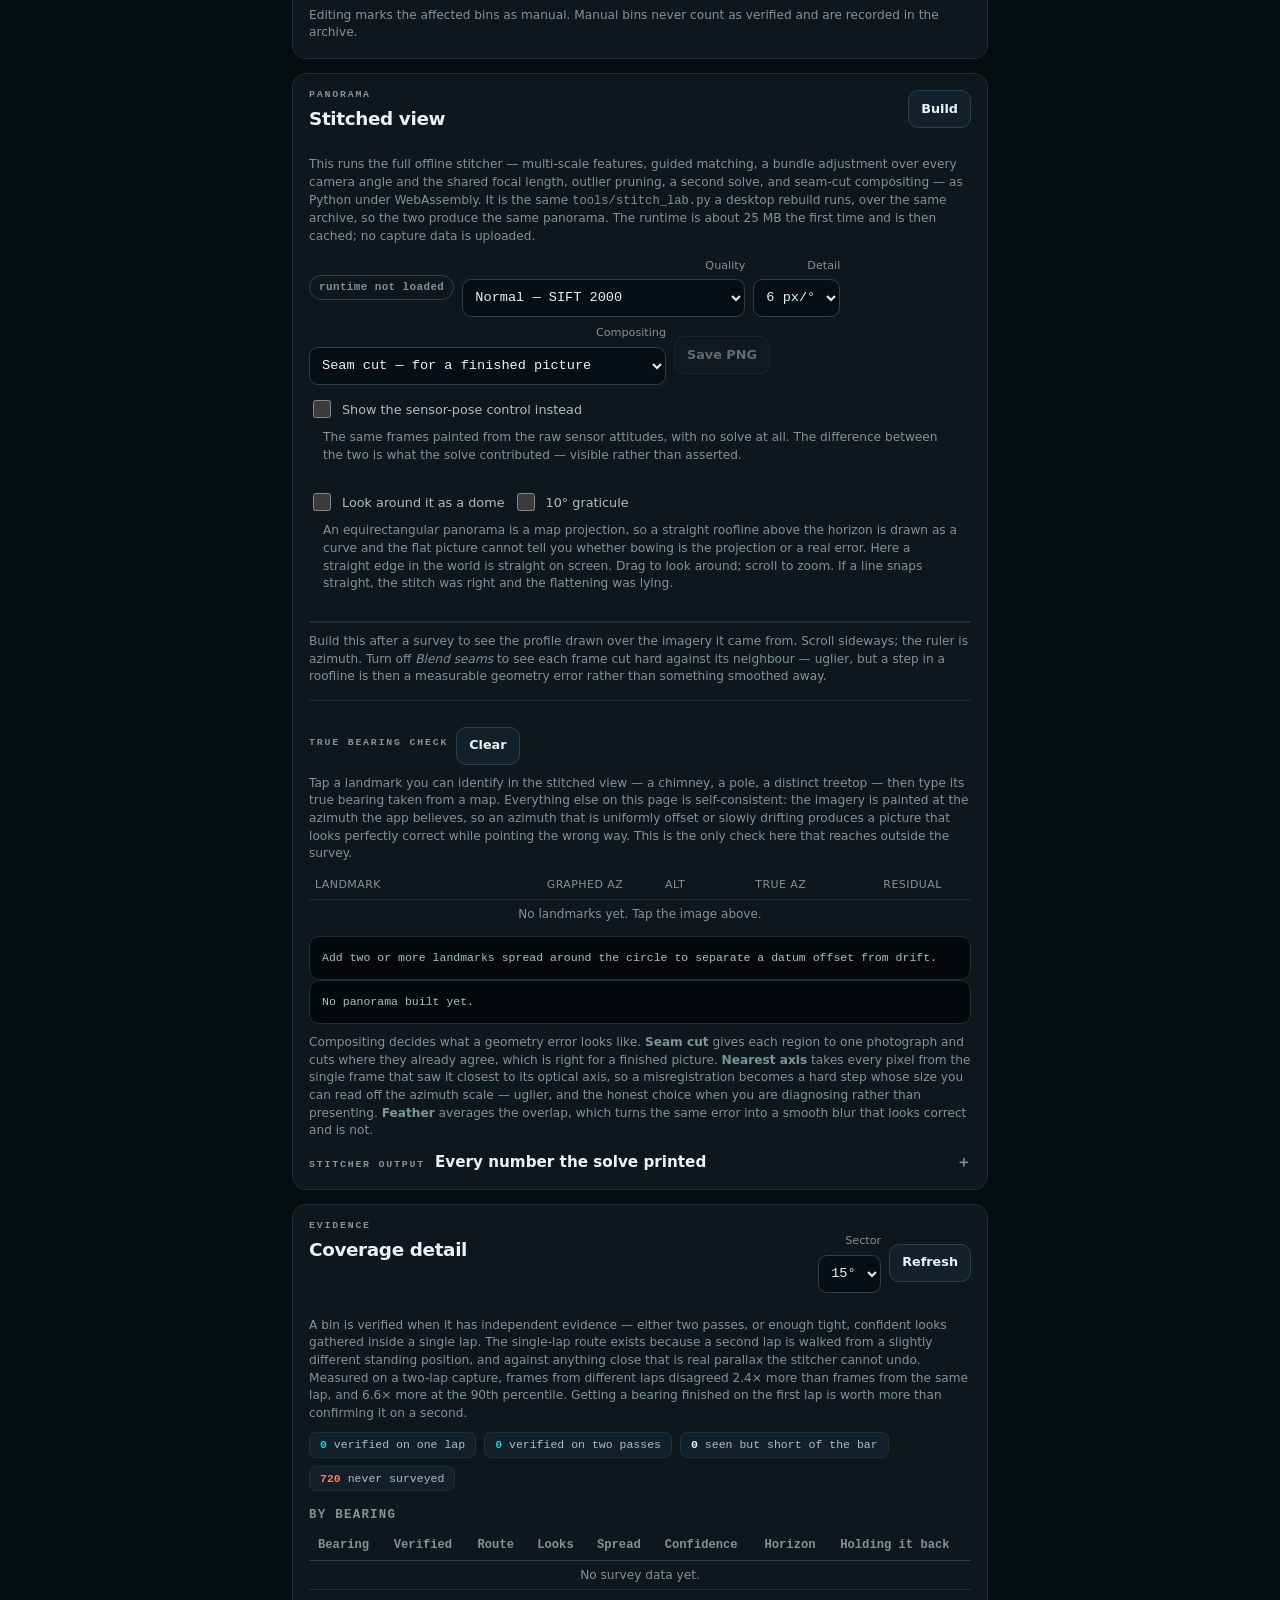
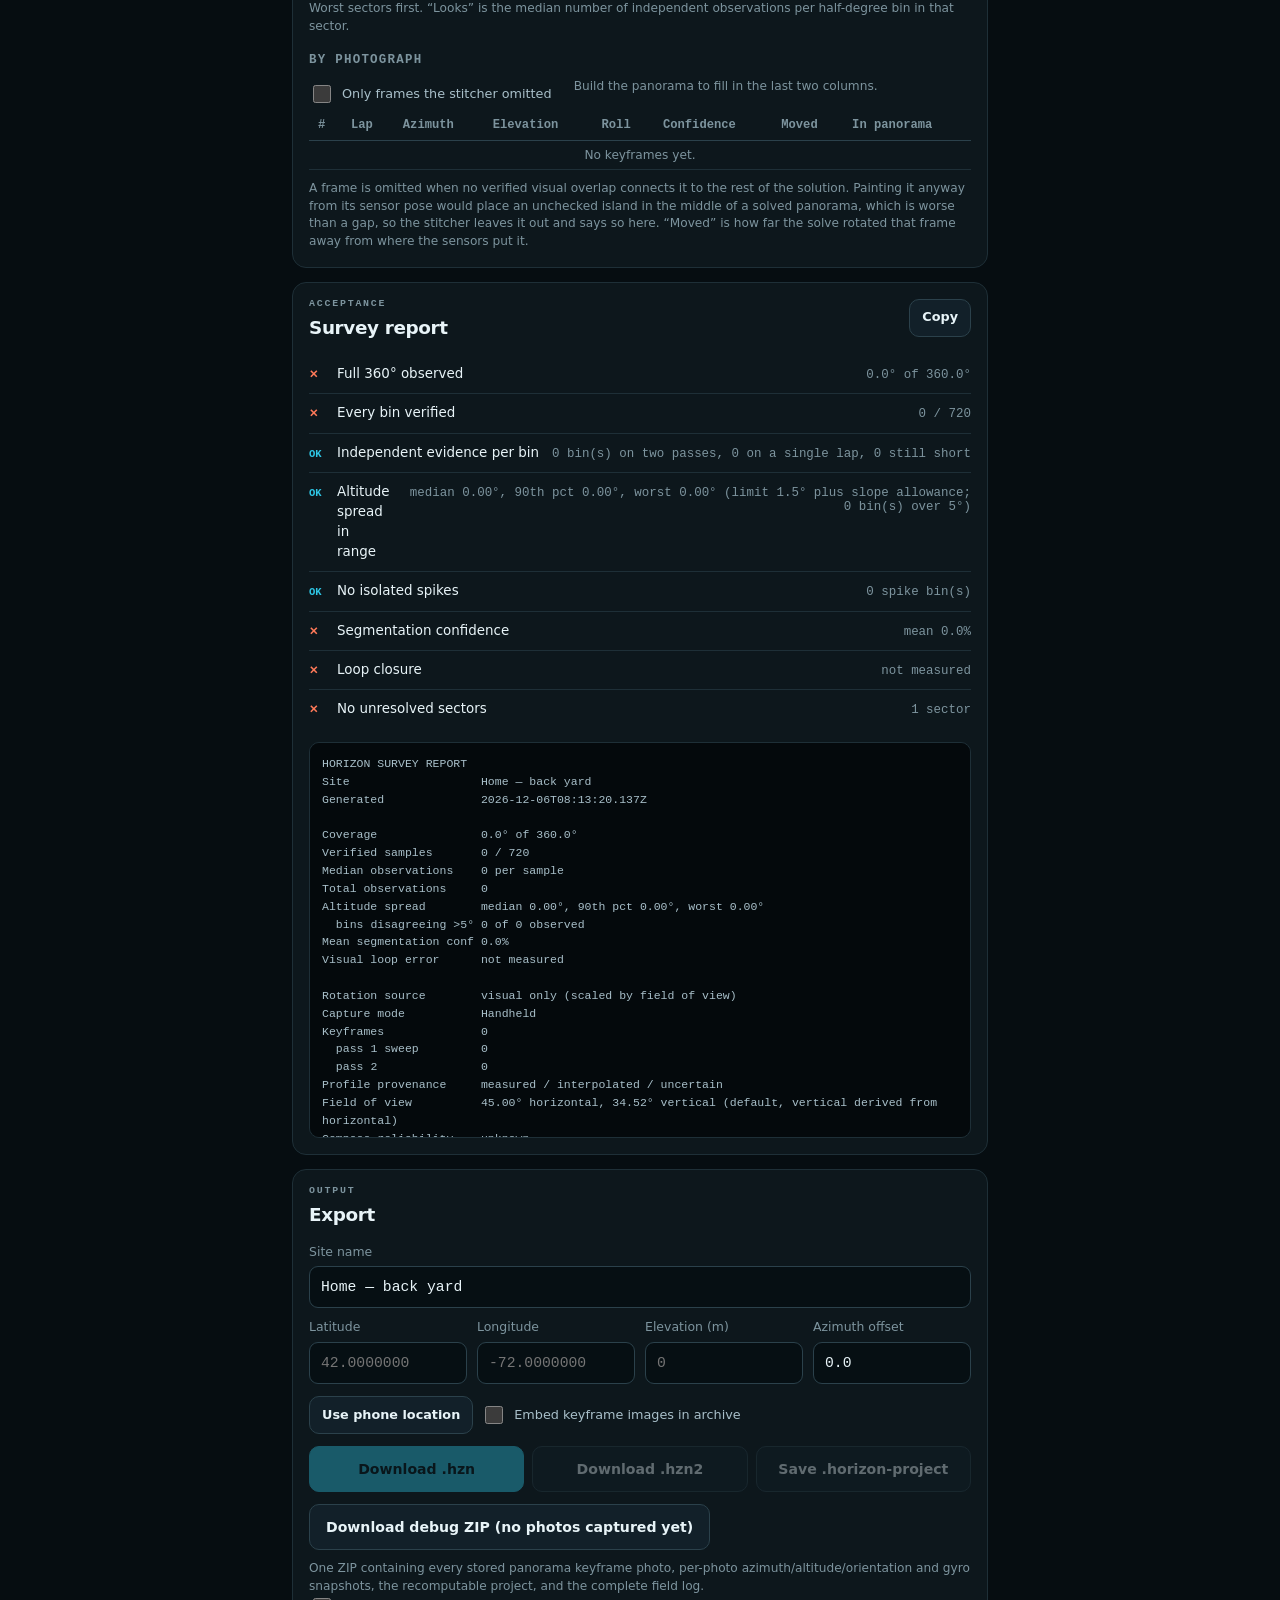
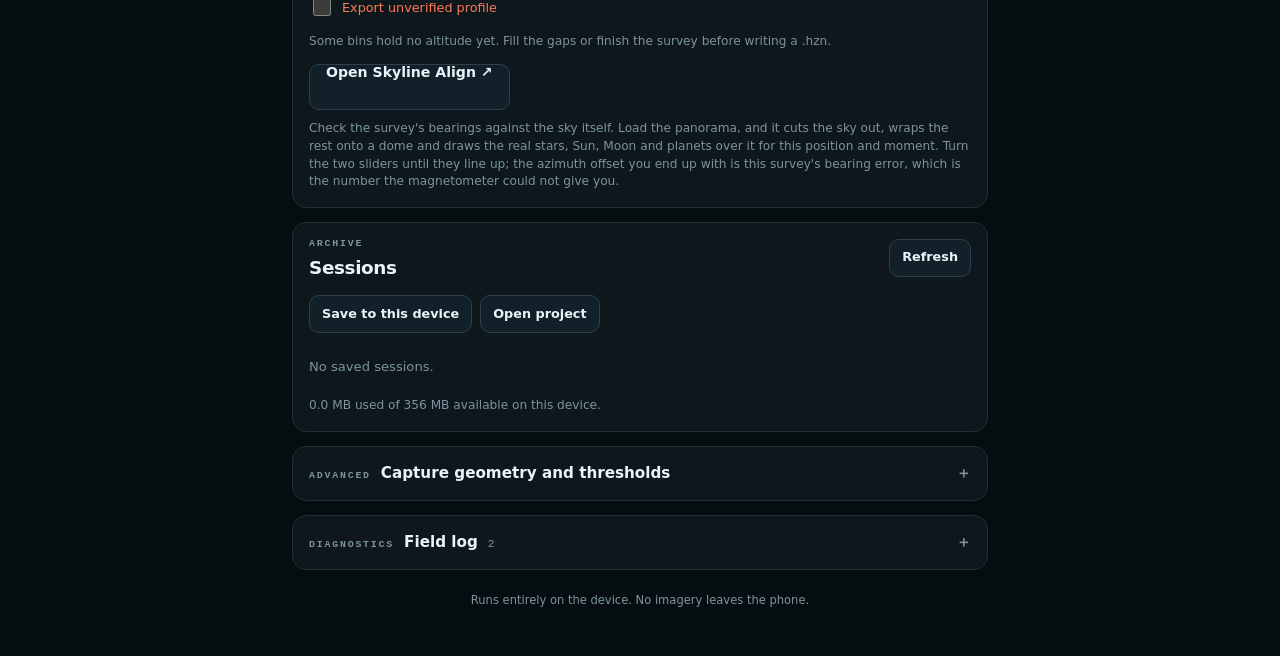
==== commit cf7094ac: "more" ====
--- a/index.html
+++ b/index.html
@@ -78,7 +78,7 @@
       that is part way through. It shares no state with this page and reads only
       the files it is handed.
     -->
-    <a id="skyAlignLink" class="chip link" href="sky/skyline-align.html"
+    <a id="skyAlignLink" class="chip link" href="sky/skyline-align.html?v=0.30.0"
        target="_blank" rel="noopener"
        title="Check this survey's bearings against the real sky">Sky align ↗</a>
     <span id="phaseChip" class="chip">Idle</span>
@@ -443,7 +443,7 @@
     only the files you hand it.
   -->
   <div class="row" style="margin-top:14px">
-    <a class="btn" href="sky/skyline-align.html" target="_blank" rel="noopener"
+    <a class="btn" href="sky/skyline-align.html?v=0.30.0" target="_blank" rel="noopener"
        style="text-align:center;text-decoration:none;display:block">Open Skyline Align ↗</a>
   </div>
   <p class="hint">Check the survey's bearings against the sky itself. Load the
